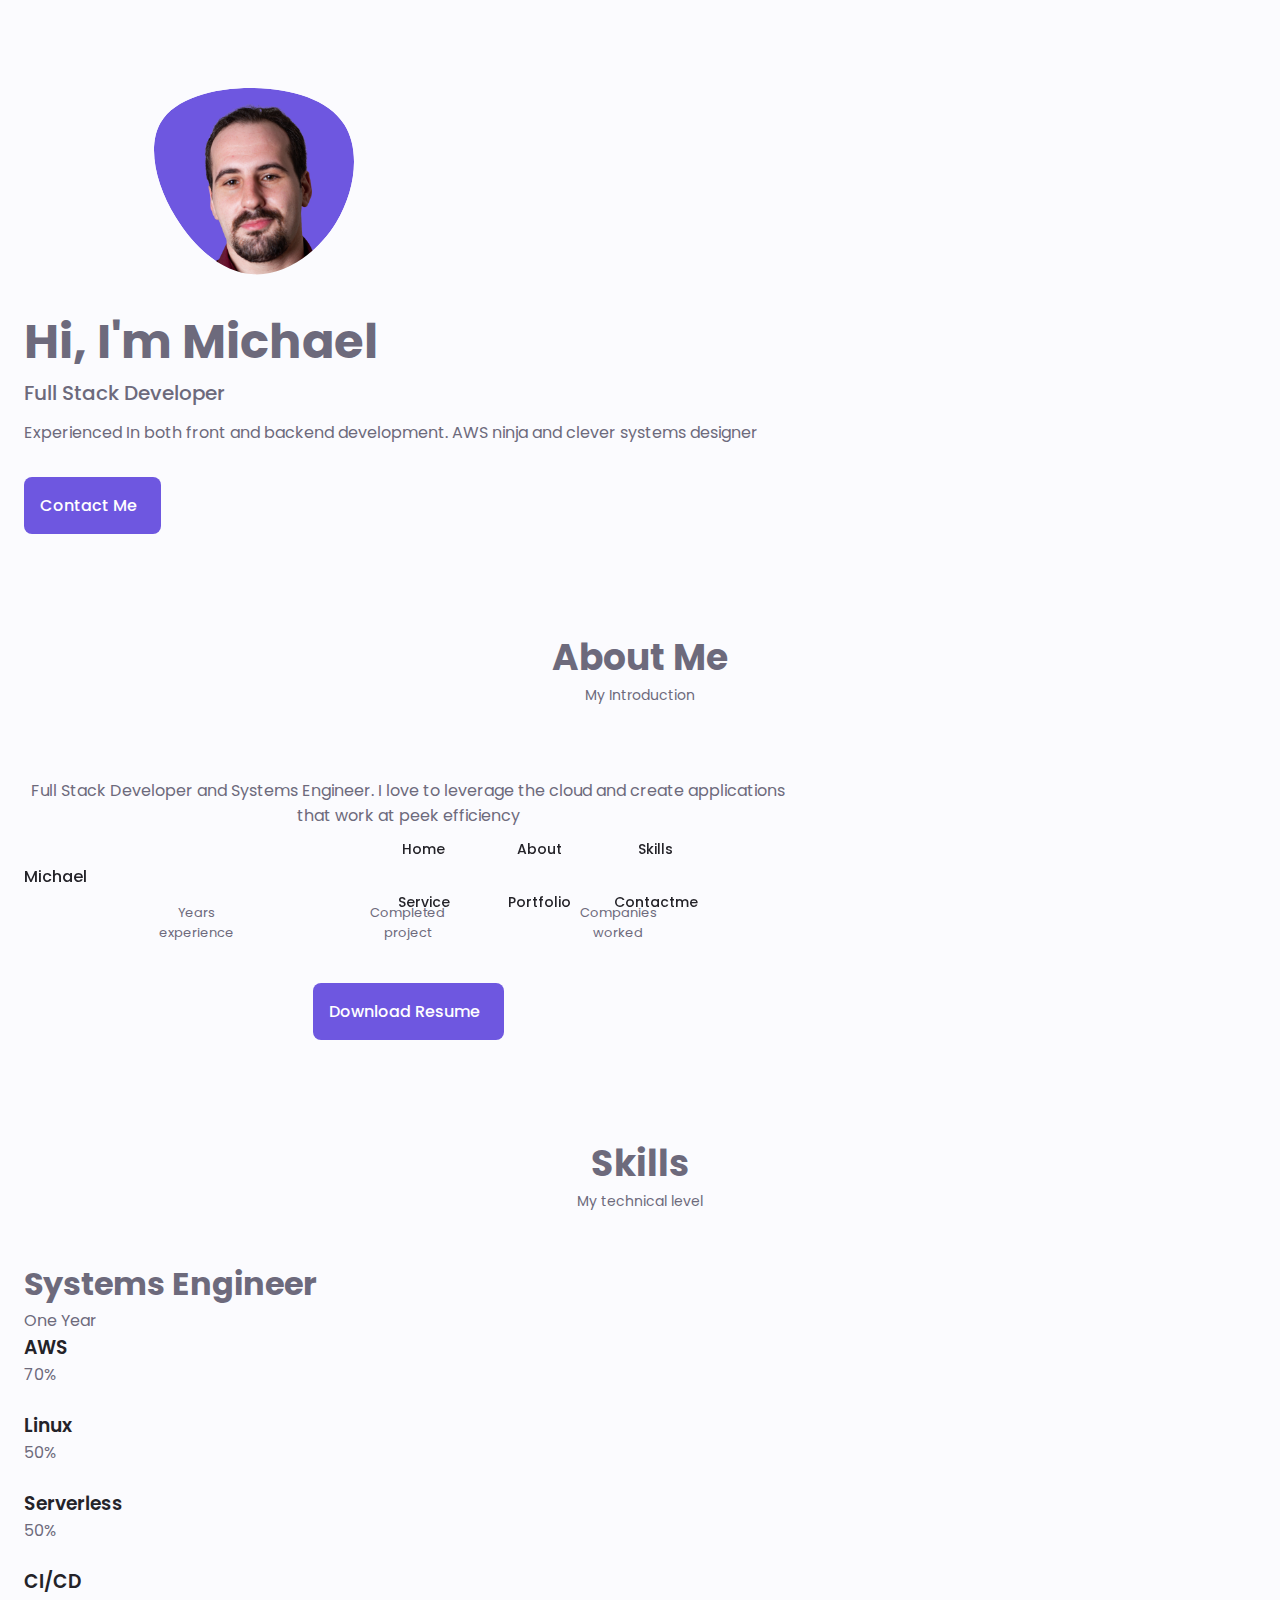
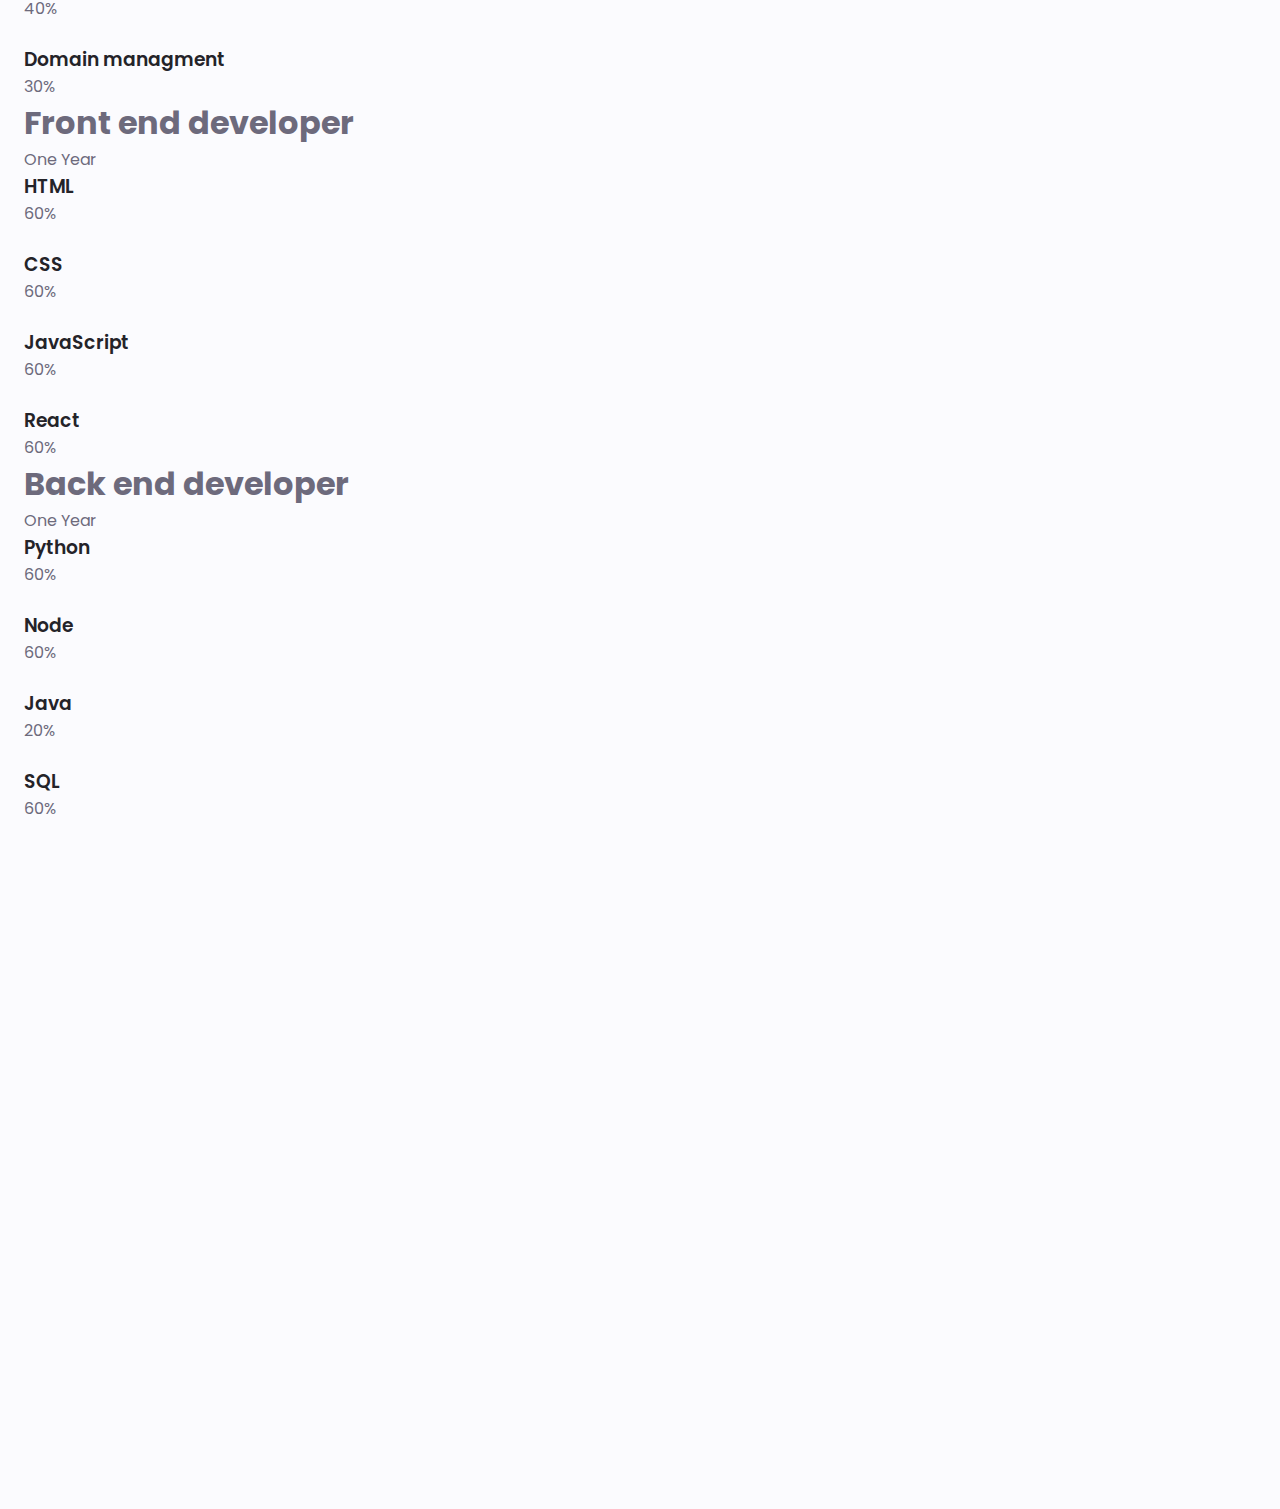
==== index.html @ d6073289 "working skills" ====
<!DOCTYPE html>
<html lang="en">
<head>
    <meta charset="UTF-8">
    <meta http-equiv="X-UA-Compatible" content="IE=edge">
    <meta name="viewport" content="width=device-width, initial-scale=1.0">

        <!--========== UNICONS ==============-->

        <link rel="stylesheet" href="https://unicons.iconscout.com/release/v4.0.0/css/line.css">

        <!--=========== SWIPERCSS =========-->

        <link rel="stylesheet" href="#">

        <!--=========== SWIPERCSS =========-->
        <link rel="stylesheet" href="assets/css/styles.css">


    <title>Portfolio</title>
</head>
<body>
    
   <!--==================== HEADER ====================-->
    <header class="header" id="header">
        <nav class="nav container">
            <a href="" class="nav__logo">Michael</a>

            <div class="nav__menu" id="nav-menu">
                <ul class="nav__list grid">

                    <li class="nav__item">
                        <a href="#home" class="nav__link">
                            <i class="uil uil-estate nav__icon"></i> Home
                        </a>
                    </li>

                    <li class="nav__item">
                        <a href="#about" class="nav__link">
                            <i class="uil uil-user nav__icon"></i> About
                        </a>
                    </li>

                    <li class="nav__item">
                        <a href="#skills" class="nav__link">
                            <i class="uil uil-file-alt nav__icon"></i> Skills
                        </a>
                    </li>

                    <li class="nav__item">
                        <a href="#services" class="nav__link">
                            <i class="uil uil-briefcase nav__icon"></i> Service
                        </a>
                    </li>

                    <li class="nav__item">
                        <a href="#portfolio" class="nav__link">
                            <i class="uil uil-scenery nav__icon"></i> Portfolio
                        </a>
                    </li>

                    <li class="nav__item">
                        <a href="#contact" class="nav__link">
                            <i class="uil uil-message nav__icon"></i> Contactme
                        </a>
                    </li>
                </ul>
                <i class="uil uil-times nav__close" id="nav-close"></i>
            </div>

            <div class="nav__btns">
                <div class="nav__toggle" id="nav-toggle">
                    <i class="uil uil-apps"></i>
                </div>
            </div>

        </nav>        
    </header>

<!--==================== MAIN ====================-->
<main class="main">
    <!--==================== HOME ====================-->
    <section class="home section" id="home">
        <div class="home__container container grid">
            <div class="home__content grid">
                <div class="home__social">
                    <a href="https://www.linkedin.com/in/michael-loudon-dev/" target="_blank" class="home__social-icon">
                        <i class="uil uil-linkedin"></i>
                    </a>

                    <a href="https://dribble.com/" target="_blank" class="home__social-icon">
                        <i class="uil uil-dribbble"></i>
                    </a>

                    <a href="https://github.com/micloudon" target="_blank" class="home__social-icon">
                        <i class="uil uil-github"></i>
                    </a>
                </div>

                <div class="home__img">
                    <svg class="home__blob" viewBox="0 0 200 187" xmlns="http://www.w3.org/2000/svg" xmlns:xlink="http://www.w3.org/1999/xlink">
                        <mask id="mask0" mask-type="alpha">
                            <path d="M190.312 36.4879C206.582 62.1187 201.309 102.826 182.328 134.186C163.346 165.547 
                            130.807 187.559 100.226 186.353C69.6454 185.297 41.0228 161.023 21.7403 129.362C2.45775 
                            97.8511 -7.48481 59.1033 6.67581 34.5279C20.9871 10.1032 59.7028 -0.149132 97.9666 
                            0.00163737C136.23 0.303176 174.193 10.857 190.312 36.4879Z"/>
                        </mask>
                        <g mask="url(#mask0)">
                            <path d="M190.312 36.4879C206.582 62.1187 201.309 102.826 182.328 134.186C163.346 
                            165.547 130.807 187.559 100.226 186.353C69.6454 185.297 41.0228 161.023 21.7403 
                            129.362C2.45775 97.8511 -7.48481 59.1033 6.67581 34.5279C20.9871 10.1032 59.7028 
                            -0.149132 97.9666 0.00163737C136.23 0.303176 174.193 10.857 190.312 36.4879Z"/>
                            <image class="home__blob-img" x='12' y='12' xlink:href="assets/img/meproNoBack.png"/>
                        </g>
                    </svg>
                </div>

                <div class="home__data">
                    <h1 class="home__title">Hi, I'm Michael</h1>
                    <h3 class="home__subtitle">Full Stack Developer</h3>
                    <p class="home__description">Experienced In both front and backend development.
                        AWS ninja and clever systems designer
                    </p>
                    <a href="#contact" class="button button--flex">
                        Contact Me<i class="uil uil-message button__icon"></i>
                    </a>
                </div>

                <div class="home__scroll">
                    <a href="#about" class="home__scroll-button button--flex">
                        <i class="uil uil-mouse-alt home__scroll-mouse"></i>
                        <span class="home__scroll-name">Scroll down</span>
                        <i class="uil uil-arrow-down home__scroll-arrow"></i>
                    </a>
                </div>

            </div>
        </div>
    </section>

    <!--==================== ABOUT ====================-->
    <section class="about section" id="about">

        <h2 class="section__title">About Me</h2>
        <span class="section__subtitle">My Introduction</span>

        <div class="about__container container grid">
            <img src="assets/img/mepro.jpg" alt="" class="about__img">

            <div class="about__data">
                <p class="about__description">
                    Full Stack Developer and Systems Engineer. 
                    I love to leverage the cloud and create applications that work at peek efficiency
                </p>

                <div class="about__info">
                    <div>
                        <span class="about__info-title">08+</span>
                        <span class="about__info-name">Years <br> experience</span>
                    </div>
                    <div>
                        <span class="about__info-title">20+</span>
                        <span class="about__info-name">Completed <br> project</span>
                    </div>
                    <div>
                        <span class="about__info-title">05+</span>
                        <span class="about__info-name">Companies <br> worked</span>
                    </div>
                </div>

                <div class="about__buttons">
                    <a download="" href="assets/pdf/ResumeMichaelLoudonDeveloper (1).pdf" class="button button--flex">
                        Download Resume<i class="uil uil-download-alt button__icon"></i>
                    </a>
                </div>
            </div>
        </div>
    </section>

    <!--==================== SKILLS ====================-->
    <section class="skills section" id="skills">

        <h2 class="section__title">Skills</h2>
        <span class="section__subtitle">My technical level</span>

        <div class="skills__container container grid">
            <div>


                <!--============ SKILL 3 =============-->
            <div class="skills__content">
                <div class="skills__header">
                    <i class="uil uil-cloud-database-tree skills__arrow"></i>

                    <div>
                        <h1 class="skills__title">Systems Engineer</h1>
                        <span class="skills__subtitle">One Year</span>
                    </div>

                    <i class="uil uil-angle-down skills__arrow"></i>

                </div>

                <div class="skills__list grid">
                    <div class="skills__data">
                        <div class="skills__title">
                            <h3 class="skills__name">AWS</h3>
                            <span class="skills__number">70%</span>
                        </div>
                        <div class="skills__bar">
                            <span class="skills__percentage skills__aws"></span>
                        </div>
                    </div>

                    <div class="skills__data">
                        <div class="skills__title">
                            <h3 class="skills__name">Linux</h3>
                            <span class="skills__number">50%</span>
                        </div>
                        <div class="skills__bar">
                            <span class="skills__percentage skills__linux"></span>
                        </div>
                    </div>

                    <div class="skills__data">
                        <div class="skills__title">
                            <h3 class="skills__name">Serverless</h3>
                            <span class="skills__number">50%</span>
                        </div>
                        <div class="skills__bar">
                            <span class="skills__percentage skills__js"></span>
                        </div>
                    </div>

                    <div class="skills__data">
                        <div class="skills__title">
                            <h3 class="skills__name">CI/CD</h3>
                            <span class="skills__number">40%</span>
                        </div>
                        <div class="skills__bar">
                            <span class="skills__percentage skills__react"></span>
                        </div>
                    </div>

                    <div class="skills__data">
                        <div class="skills__title">
                            <h3 class="skills__name">Domain managment</h3>
                            <span class="skills__number">30%</span>
                        </div>
                        <div class="skills__bar">
                            <span class="skills__percentage skills__react"></span>
                        </div>
                    </div>
                </div>
            </div>
                <!--============ SKILL 1 =============-->
                <div class="skills__content">
                    <div class="skills__header">
                        <i class="uil uil-brackets-curly skills__icon"></i>

                        <div>
                            <h1 class="skills__title">Front end developer</h1>
                            <span class="skills__subtitle">One Year</span>
                        </div>

                        <i class="uil uil-angle-down skills__arrow"></i>

                    </div>

                    <div class="skills__list grid">
                        <div class="skills__data">
                            <div class="skills__title">
                                <h3 class="skills__name">HTML</h3>
                                <span class="skills__number">60%</span>
                            </div>
                            <div class="skills__bar">
                                <span class="skills__percentage skills__html"></span>
                            </div>
                        </div>

                        <div class="skills__data">
                            <div class="skills__title">
                                <h3 class="skills__name">CSS</h3>
                                <span class="skills__number">60%</span>
                            </div>
                            <div class="skills__bar">
                                <span class="skills__percentage skills__css"></span>
                            </div>
                        </div>

                        <div class="skills__data">
                            <div class="skills__title">
                                <h3 class="skills__name">JavaScript</h3>
                                <span class="skills__number">60%</span>
                            </div>
                            <div class="skills__bar">
                                <span class="skills__percentage skills__js"></span>
                            </div>
                        </div>

                        <div class="skills__data">
                            <div class="skills__title">
                                <h3 class="skills__name">React</h3>
                                <span class="skills__number">60%</span>
                            </div>
                            <div class="skills__bar">
                                <span class="skills__percentage skills__react"></span>
                            </div>
                        </div>
                    </div>
                </div>

                <!--=============== SKILL 2 ===============-->
                <div class="skills__content">
                    <div class="skills__header">
                        <i class="uil uil-server-network skills__icon"></i>

                        <div>
                            <h1 class="skills__title">Back end developer</h1>
                            <span class="skills__subtitle">One Year</span>
                        </div>

                        <i class="uil uil-angle-down skills__arrow"></i>

                    </div>

                    <div class="skills__list grid">
                        <div class="skills__data">
                            <div class="skills__title">
                                <h3 class="skills__name">Python</h3>
                                <span class="skills__number">60%</span>
                            </div>
                            <div class="skills__bar">
                                                        
                                <span class="skills__percentage skills__python"></span>
                            </div>
                        </div>

                        <div class="skills__data">
                            <div class="skills__title">
                                <h3 class="skills__name">Node</h3>
                                <span class="skills__number">60%</span>
                            </div>
                            <div class="skills__bar">
                                <span class="skills__percentage skills__node"></span>
                            </div>
                        </div>

                        <div class="skills__data">
                            <div class="skills__title">
                                <h3 class="skills__name">Java</h3>
                                                   
                                <span class="skills__number">20%</span>
                            </div>
                            <div class="skills__bar">
                                                     <!-- video has this as skills__firebase  -->
                                <span class="skills__percentage skills__java"></span>
                            </div>
                        </div>

                        <div class="skills__data">
                            <div class="skills__title">
                                <h3 class="skills__name">SQL</h3>
                                <span class="skills__number">60%</span>
                            </div>
                            <div class="skills__bar">
                                <span class="skills__percentage skills__sql"></span>
                            </div>
                        </div> 
                    </div>
                </div>
            </div>

            

        </div>

    </section>

    <!--==================== QUALIFICATION ====================-->
    <section class="qualification section">


    </section>

    <!--==================== SERVICES ====================-->
    <section class="services section" id="services">
        

    </section>

    <!--==================== PORTFOLIO ====================-->
    <section class="portfolio section" id="portfolio">
        

    </section>

    <!--==================== PROJECT IN MIND ====================-->
    <section class="project section">


    </section>

    <!--==================== TESTIMONIAL ====================-->
    <section class="testimonial section">
        

    </section>

    <!--==================== CONTACT ME ====================-->
    <section class="contact section" id="contact">


    </section>
</main>

<!--==================== FOOTER ====================-->
<footer class="footer">

    
</footer>


    

    <!--=========== SCROLL TOP =========-->

    <!--=========== SWIPPER JS =========-->
    <script src=""></script>

    <!--=========== SWIPPER JS =========-->
    <script src="assets/js/main.js"></script>

</body>
</html>
---- assets/css/styles.css ----
/* ============== GOOGLE FONT ================== */

@import url('https://fonts.googleapis.com/css2?family=Poppins:wght@400;500;600&display=swap');

/* ============== VARIABLES CSS ================== */
:root {
    --header-height: 3rem;

    /*========== Colors ==========*/
    /* Change favorite color */
    --hue-color: 250; /*Purple 250 - Green 142 - Blue 230 - Pink 340*/

    /* HSL color mode */
    --first-color: hsl(var(--hue-color), 69%, 61%);
    --first-color-second: hsl(var(--hue-color), 69%, 61%);
    --first-color-alt: hsl(var(--hue-color), 57%, 53%);
    --first-color-lighter: hsl(var(--hue-color), 92%, 85%);
    --title-color: hsl(var(--hue-color), 8%, 15%);
    --text-color: hsl(var(--hue-color), 8%, 45%);
    --text-color-light: hsl(var(--hue-color), 8%, 65%);
    --input-color: hsl(var(--hue-color), 70%, 96%);
    --body-color: hsl(var(--hue-color), 60%, 99%);
    --container-color: #fff;

    /*========== Font and typography ==========*/
    --body-font: 'Poppins', sans-serif;

    /* .5rem = 8px, 1rem = 16px, 1.5rem = 24px ... */
    --big-font-size: 2rem;
    --h1-font-size: 1.5rem;
    --h2-font-size: 1.25rem;
    --h3-font-size: 1.125rem;
    --normal-font-size: .938rem;
    --small-font-size: .813rem;
    --smaller-font-size: .75rem;

    /*========== Font weight ==========*/
    --font-medium: 500;
    --font-semi-bold: 600;

    /*========== Margenes Bottom ==========*/
    /* .25rem = 4px, .5rem = 8px, .75rem = 12px ... */
    --mb-0-25: .25rem;
    --mb-0-5: .5rem;
    --mb-0-75: .75rem;
    --mb-1: 1rem;
    --mb-1-5: 1.5rem;
    --mb-2: 2rem;
    --mb-2-5: 2.5rem;
    --mb-3: 3rem;

    /*========== z index ==========*/
    --z-tooltip: 10;
    --z-fixed: 100;
    --z-modal: 1000;
}

/* Font size for large devices */
@media screen and (min-width: 968px) {
    :root {
        --big-font-size: 3rem;
        --h1-font-size: 2.25rem;
        --h2-font-size: 1.5rem;
        --h3-font-size: 1.25rem;
        --normal-font-size: 1rem;
        --small-font-size: .875rem;
        --smaller-font-size: .813rem;
    }
}

/*========== Variables Dark theme ==========*/


/*========== Button Dark/Light ==========*/


/*==================== BASE ====================*/
*{
    box-sizing: border-box;
    padding: 0;
    margin: 0;
}

html{
    scroll-behavior: smooth;
}

body{
    margin: 0 0 var(--header-height) 0;
    font-family: var(--body-font);
    font-size: var(--normal-font-size);
    background-color: var(--body-color);
    color: var(--text-color);
}

h1.h2,h3,h4{
    color: var(--title-color);
    font-weight: var(--font-semi-bold);
}


ul{
    list-style: none;
}

a{
    text-decoration: none;
}

img{
    max-width: 100%;
    height: auto;
}
/*==================== REUSABLE CSS CLASSES ====================*/

.section {
    padding: 2rem 0 4rem;
}

.section__title {
    font-size: var(--h1-font-size);
}

.section__subtitle {
    display: block;
    font-size: var(--small-font-size);
    margin-bottom: var(--mb-3);
}

.section__title,
.section__subtitle{
    text-align: center;
}
/*==================== LAYOUT ====================*/

.container{
    max-width: 768px;
    margin-left: var(--mb-1-5);
    margin-right: var(--mb-1-5);
}

.grid {
    display: grid;
    gap: 1.5rem;
}

.header{
    width: 100%;
    position: fixed;
    bottom: 0;
    left: 0;
    z-index: var(--z-fixed);
    background-color: var(--body-color);
}
/*==================== NAV ====================*/

.nav {
    max-width: 968px;
    height: var(--header-height);
    display: flex;
    justify-content: space-between;
    align-items: center;
}

.nav__logo,
.nav__toggle{
    color: var(--title-color);
    font-weight: var(--font-medium);
}

.nav__logo:hover{
    color: var(--first-color)
}

.nav__toggle{
    font-size: 1.1rem;
    cursor: pointer;
}

.nav__toggle:hover{
    color: var(--first-color);
}

@media screen and (max-width: 767px){
    .nav__menu{
        position: fixed;
        bottom: -100%;
        left: 0;
        width: 100%;
        background-color: var(--body-color);
        padding: 2rem 1.5rem 4rem;
        box-shadow: 0 -1px 4px rgba(0,0,0,.15);
        border-radius: 1.5rem 1.5rem 0 0;
        transition: .3s;
    }
}

.nav__list{
    grid-template-columns: repeat(3, 1fr);
    gap: 2rem;
}

.nav__link{
    display: flex;
    flex-direction: column;
    align-items: center;
    font-size: var(--small-font-size);
    color: var(--title-color);
    font-weight: var(--font-medium);
}

.nav__link:hover{
    color: var(--first-color);
}

.nav__icon{
    font-size: 1.2rem;
}

.nav__close{
    position: absolute;
    right: 1.3rem;
    bottom: .5rem;
    font-size: 1.5rem;
    cursor: pointer;
    color: var(--first-color);
}

.nav__close:hover {
    color: var(--first-color-alt);
}

/* show menu */
.show-menu{
    bottom: 0;
}

/* Active link */


/* Change background header */


/*==================== HOME ====================*/
.home__container{
    gap: 1rem;
}

.home__content{
    grid-template-columns: .5fr 3fr;
    padding-top: 3.5rem;
    align-items: center;
}

.home_social{
    display: grid;
    grid-template-columns: max-content;
    row-gap: 1rem;
}

.home__social-icon{
    font-size: 1.25rem;
    color: var(--first-color);
}

.home__social-icon:hover{
    color: var(--first-color-alt);
}

.home__blob{
    width: 200px;
    fill: var(--first-color);
}

.home__blob-img{
    width: 170px;
}

.home__data{
    grid-column: 1/3;
}

.home__title{
    font-size: var(--big-font-size);
}

.home__subtitle{
    font-size: var(--h3-font-size);
    color: var(--text-color);
    font-weight: var(--font-medium);
    margin-bottom: var(--mb-0-75);
}

.home__description{
    margin-bottom: var(--mb-2);
}

.home__scroll{
    display: none;
}

.home__scroll-button{
    color: var(--first-color);
    transition: .3s;
}

.home__scroll-button:hover{
    transform: translateY(.25rem);
}

.home__scroll-mouse{
    font-size: 2rem;
}

.home__scroll-name{
    font-size: var(--small-font-size);
    color: var(--title-color);
    font-weight: var(--font-medium);
    margin-right: var(--mb-0-25);
}

.home__scroll-arrow{
    font-size: 1.25rem;
}
/*==================== BUTTONS ====================*/
.button{
    display: inline-block;
    background-color: var(--first-color);
    color: #FFF;
    padding: 1rem;
    border-radius: .5rem;
    font-weight: var(--font-medium);
}

.button:hover{
    background-color: var(--first-color-alt);   
}

.button__icon{
    font-size: 1.25rem;
    margin-left: var(--mb-0-5);
    transition: .3s;
}

.button--flex{
    display: inline-flex;
    align-items: center;
}
/*==================== ABOUT ====================*/
.about__img{
    width: 200px;
    border-radius: .5rem;
    justify-self: center;
    align-self: center;
}

.about__description{
    text-align: center;
    margin-bottom: var(--mb-2-5);
}

.about__info{
    display: flex;
    justify-content: space-evenly;
    margin-bottom: var(--mb-2-5);
}

.about__info-title{
    font-size: var(--h2-font-size);
    font-weight: var(--font-semi-bold);
    color: var(--title-color);
}

.about__info-name{
    font-size: var(--smaller-font-size);
}

.about__info-title,
.about__info-name{
    display: block;
    text-align: center;
}

.about__buttons{
    display: flex;
    justify-content: center;
}
/*==================== SKILLS ====================*/


/*==================== QUALIFICATION ====================*/


/*==================== SERVICES ====================*/


/* Active Modal */


/*==================== PORTFOLIO ====================*/


/*==================== PROJECT IN MIND ====================*/


/*==================== TESTIMONIAL ====================*/


/*==================== CONTACT ME ====================*/


/*==================== FOOTER ====================*/


/*========== SCROLL UP ==========*/


/* Show scroll */


/*========== SCROLL BAR ==========*/


/*==================== MEDIA QUERIES ====================*/
/* For small devices */


/* For medium devices */


/* For large devices */
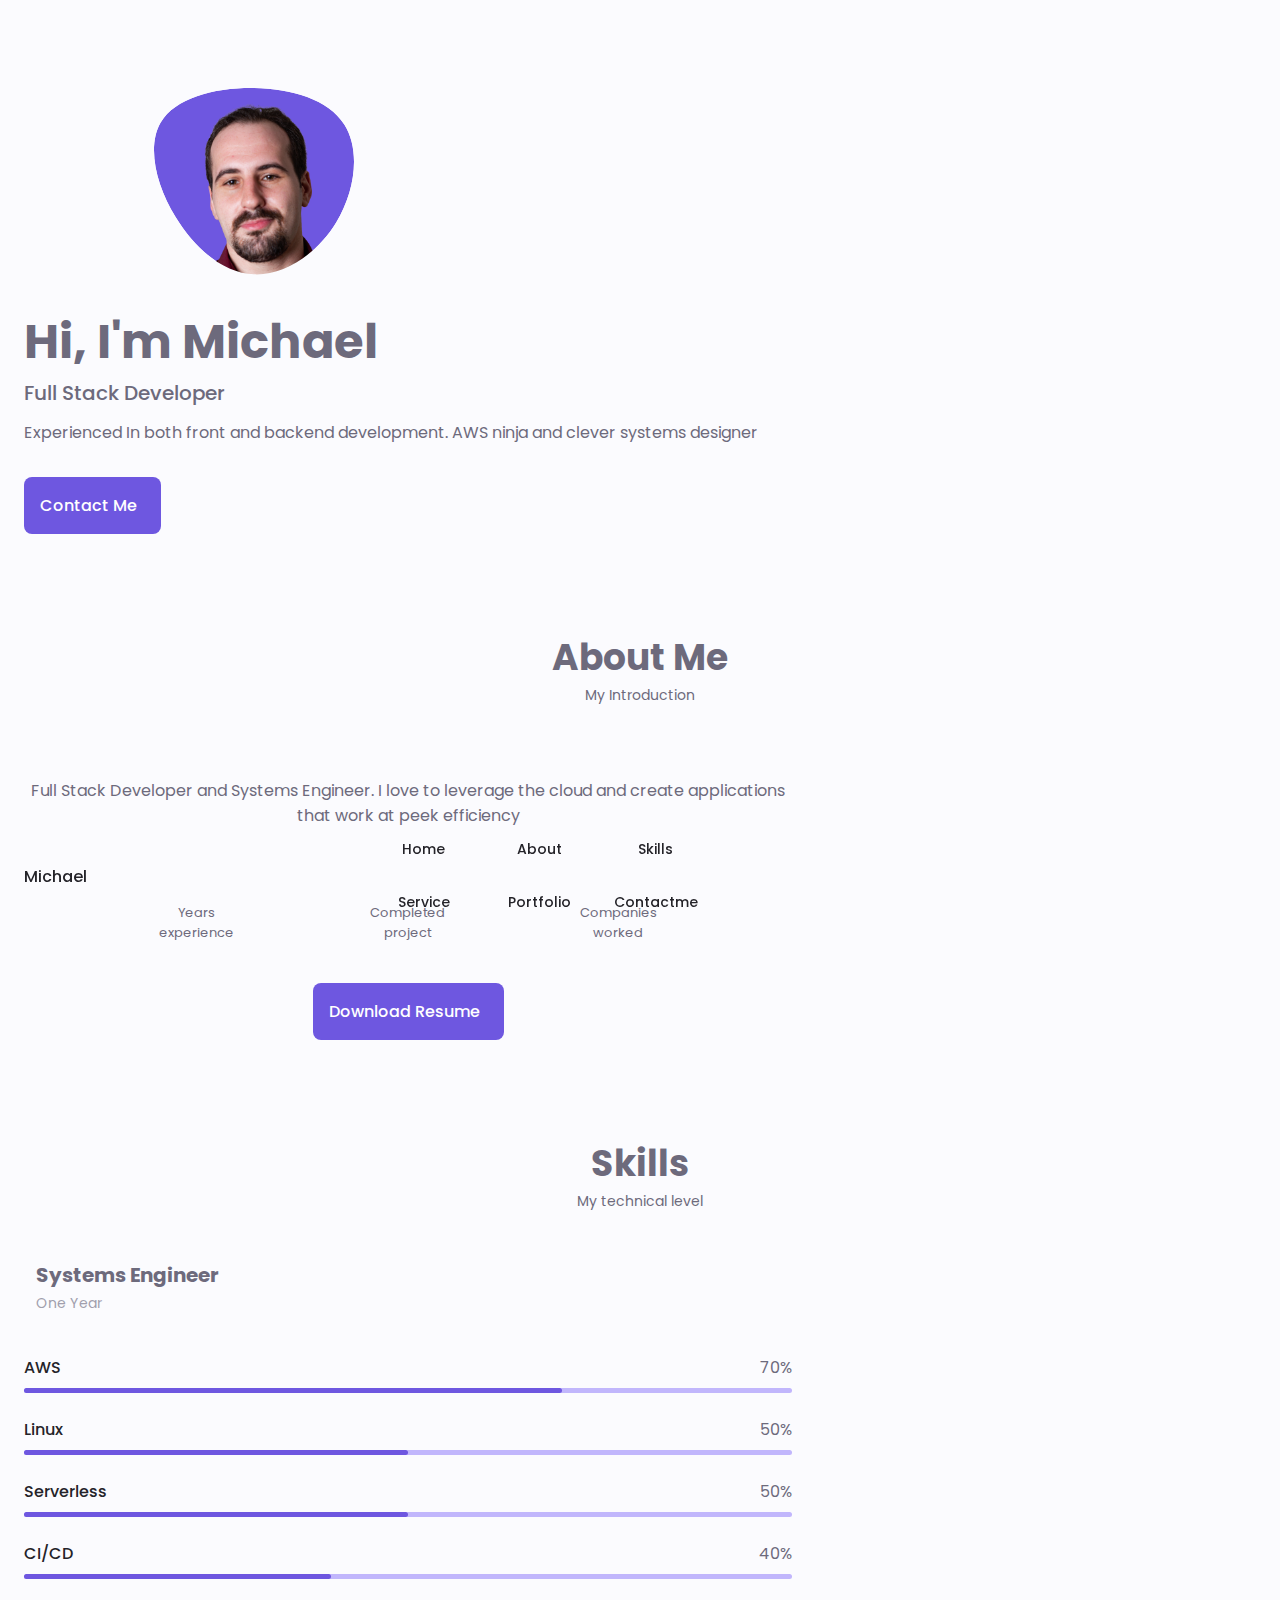
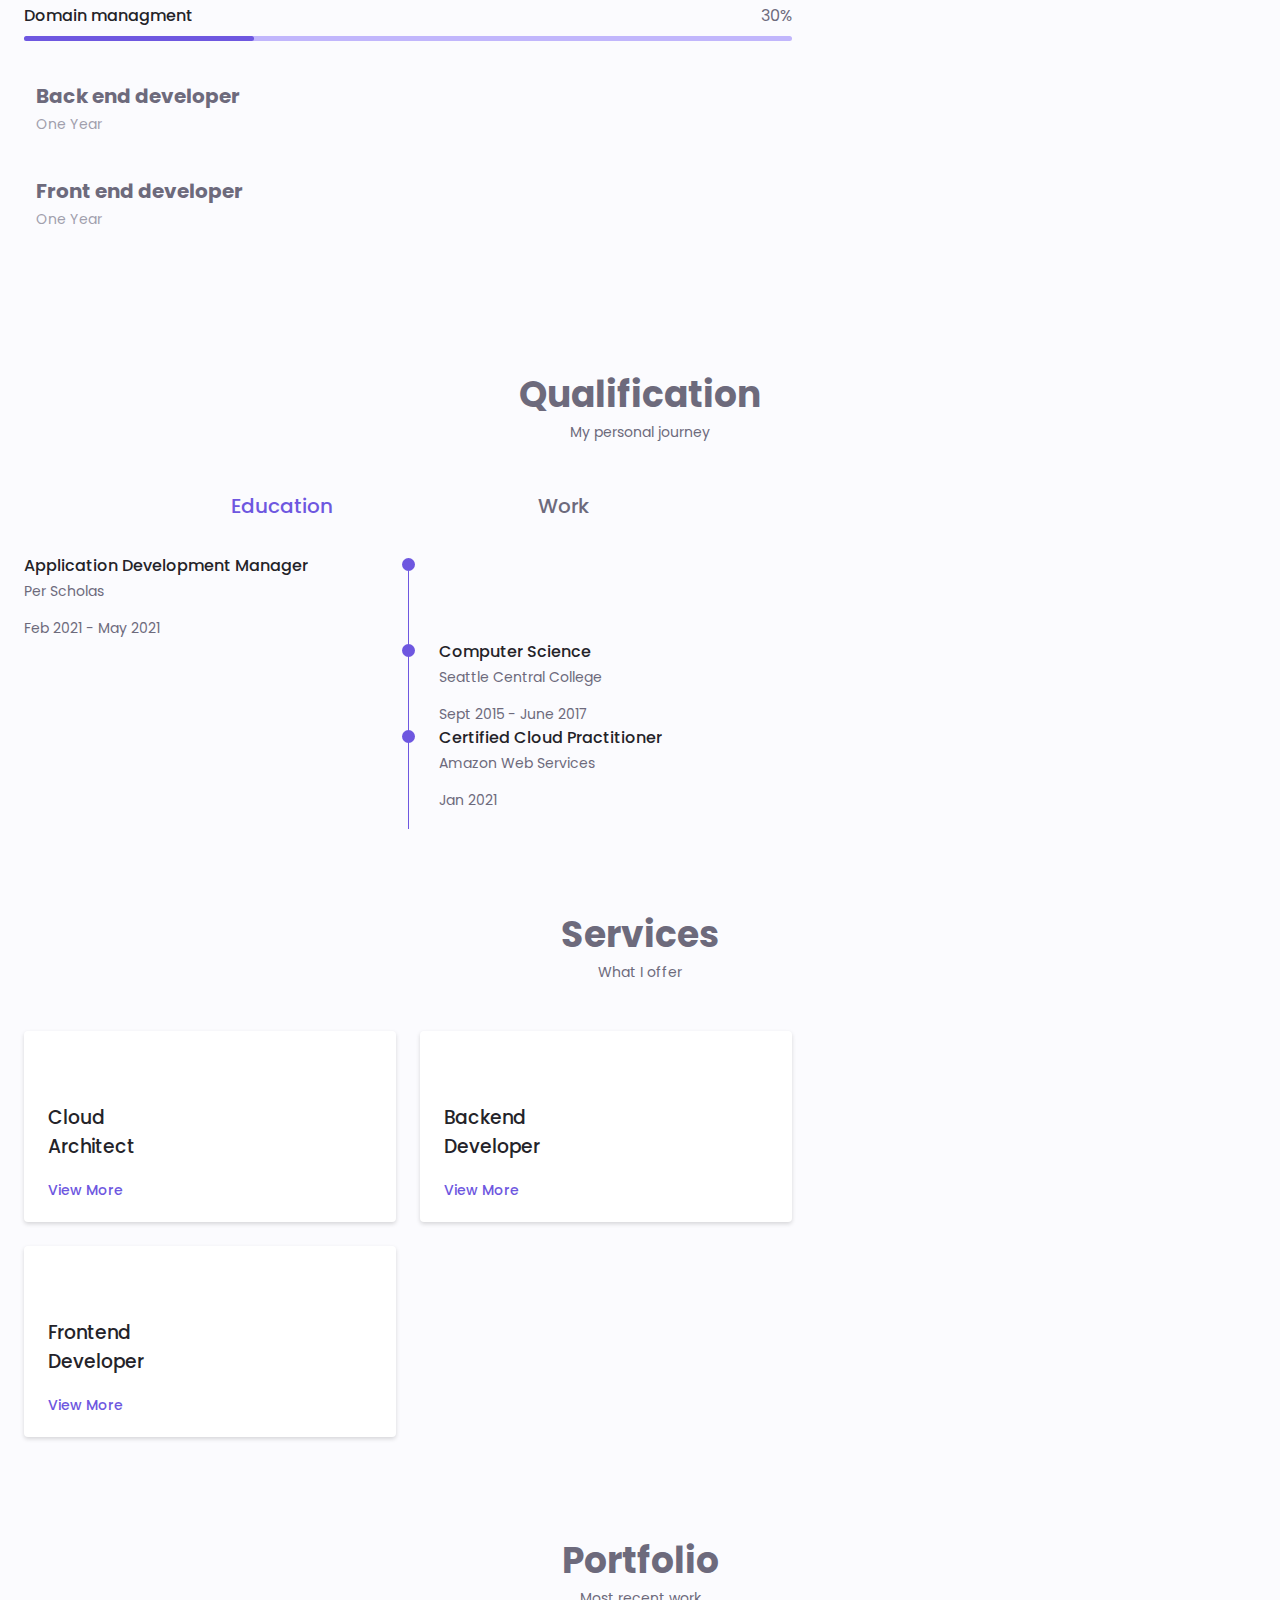
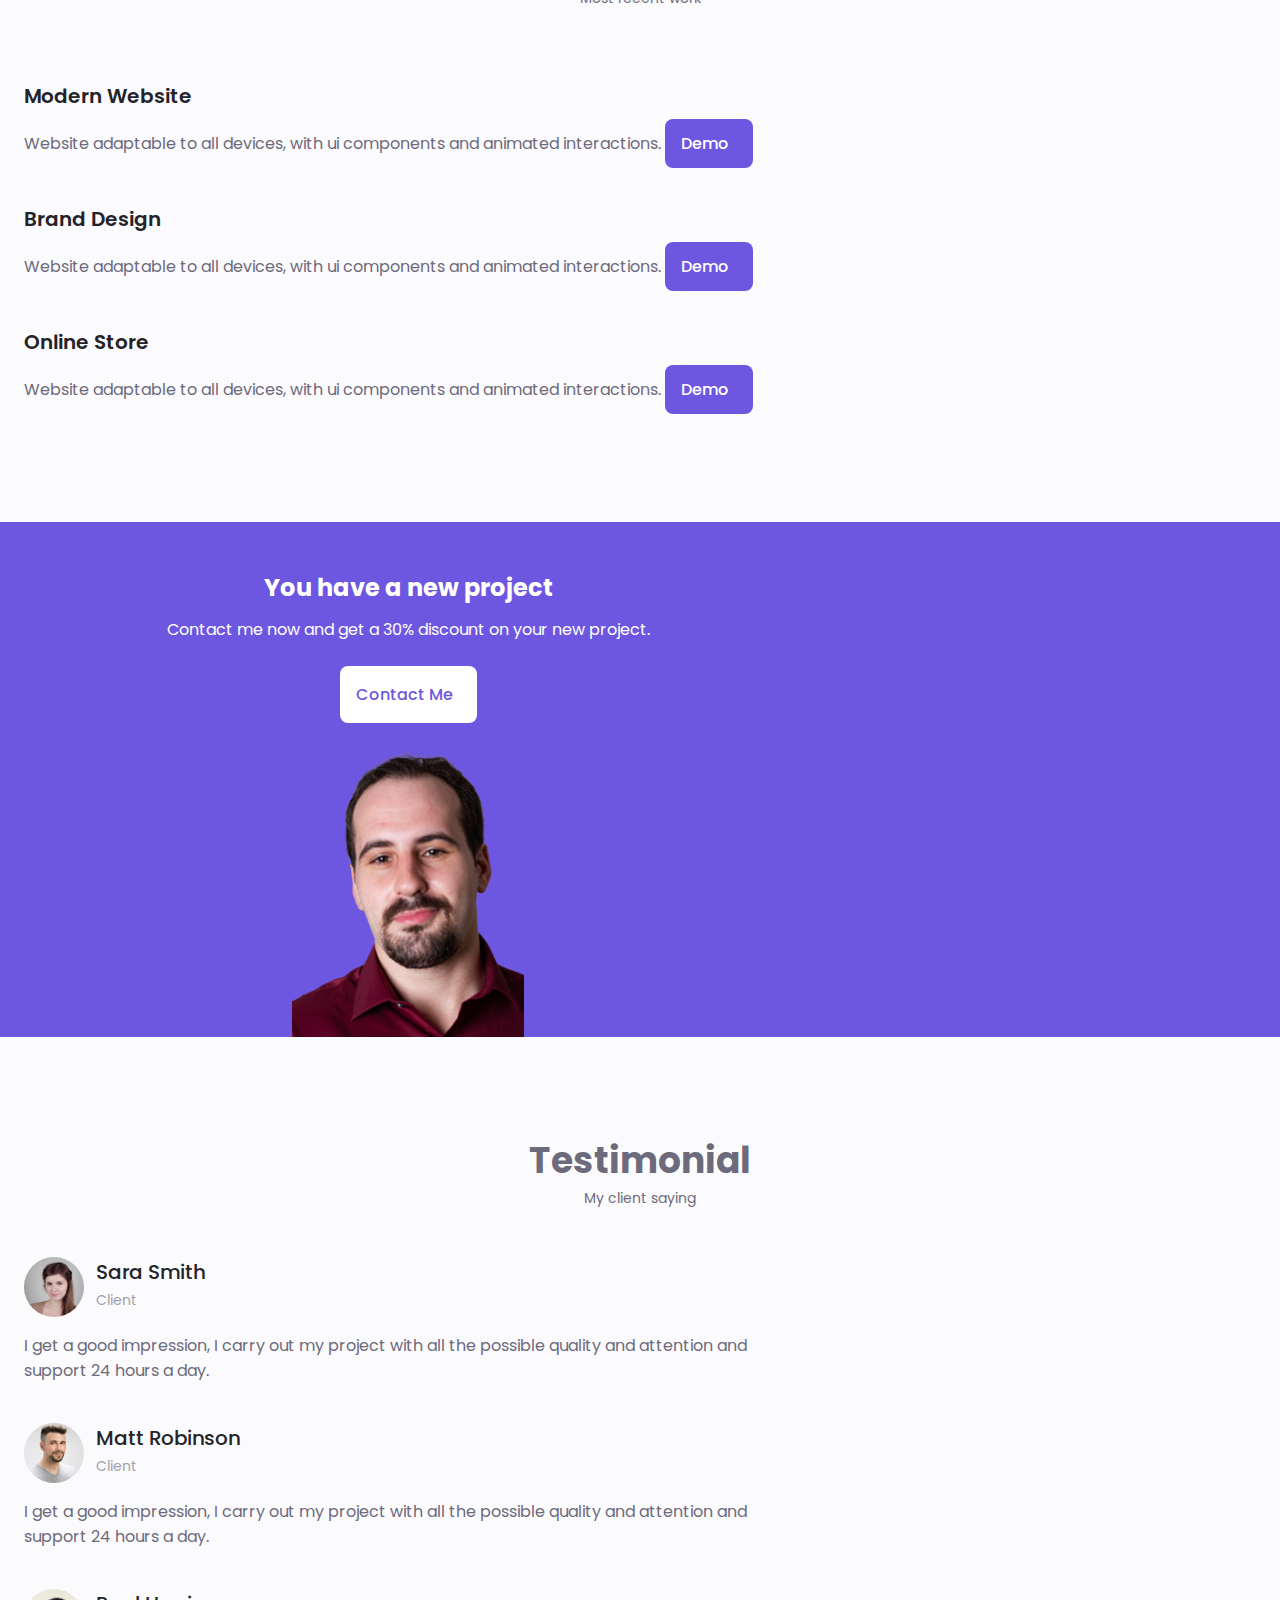
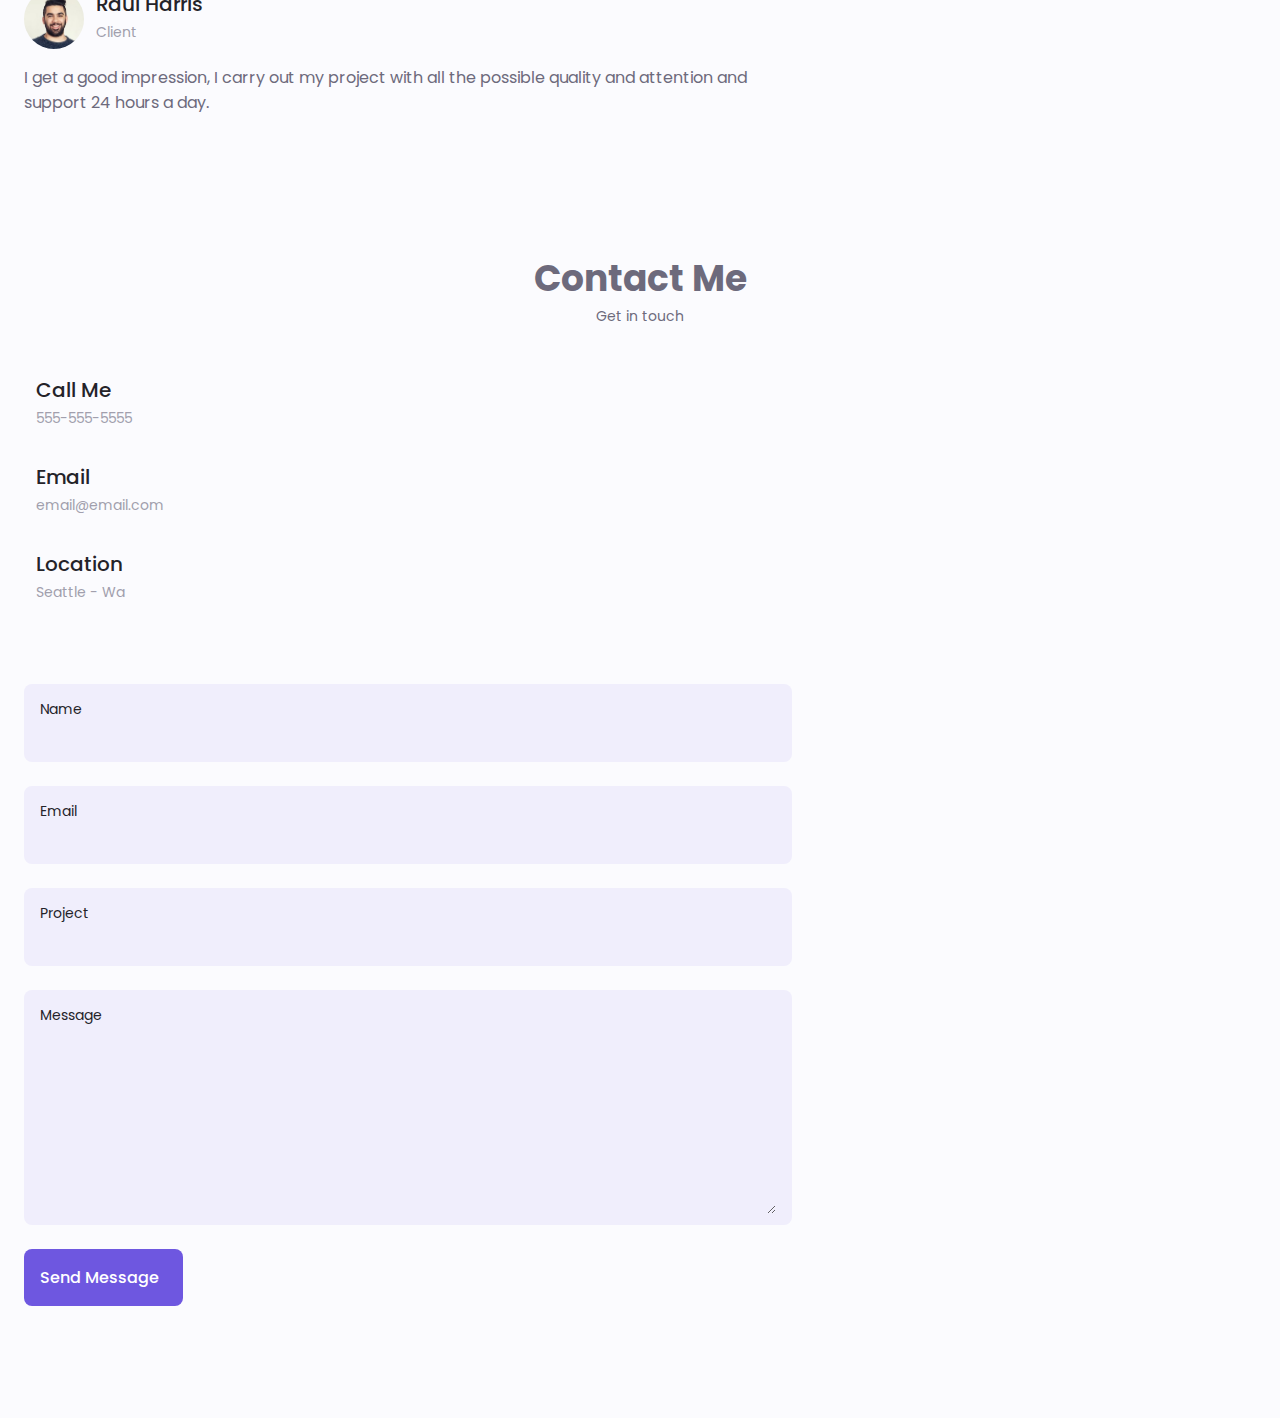
==== commit c63b8a01: "finished contact" ====
--- a/index.html
+++ b/index.html
@@ -11,7 +11,7 @@
 
         <!--=========== SWIPERCSS =========-->
 
-        <link rel="stylesheet" href="#">
+        <link rel="stylesheet" href="assets/css/swiper-bundle.min.css">
 
         <!--=========== SWIPERCSS =========-->
         <link rel="stylesheet" href="assets/css/styles.css">
@@ -187,10 +187,10 @@
             <div>
 
 
-                <!--============ SKILL 3 =============-->
-            <div class="skills__content">
+                <!--============ SKILL 1 =============-->
+            <div class="skills__content skills__open">
                 <div class="skills__header">
-                    <i class="uil uil-cloud-database-tree skills__arrow"></i>
+                    <i class="uil uil-cloud-database-tree skills__icon"></i>
 
                     <div>
                         <h1 class="skills__title">Systems Engineer</h1>
@@ -203,7 +203,7 @@
 
                 <div class="skills__list grid">
                     <div class="skills__data">
-                        <div class="skills__title">
+                        <div class="skills__titles">
                             <h3 class="skills__name">AWS</h3>
                             <span class="skills__number">70%</span>
                         </div>
@@ -213,7 +213,7 @@
                     </div>
 
                     <div class="skills__data">
-                        <div class="skills__title">
+                        <div class="skills__titles">
                             <h3 class="skills__name">Linux</h3>
                             <span class="skills__number">50%</span>
                         </div>
@@ -223,95 +223,39 @@
                     </div>
 
                     <div class="skills__data">
-                        <div class="skills__title">
+                        <div class="skills__titles">
                             <h3 class="skills__name">Serverless</h3>
                             <span class="skills__number">50%</span>
                         </div>
                         <div class="skills__bar">
-                            <span class="skills__percentage skills__js"></span>
+                            <span class="skills__percentage skills__serverless"></span>
                         </div>
                     </div>
 
                     <div class="skills__data">
-                        <div class="skills__title">
+                        <div class="skills__titles">
                             <h3 class="skills__name">CI/CD</h3>
                             <span class="skills__number">40%</span>
                         </div>
                         <div class="skills__bar">
-                            <span class="skills__percentage skills__react"></span>
+                            <span class="skills__percentage skills__cicd"></span>
                         </div>
                     </div>
 
                     <div class="skills__data">
-                        <div class="skills__title">
+                        <div class="skills__titles">
                             <h3 class="skills__name">Domain managment</h3>
                             <span class="skills__number">30%</span>
                         </div>
                         <div class="skills__bar">
-                            <span class="skills__percentage skills__react"></span>
-                        </div>
-                    </div>
-                </div>
-            </div>
-                <!--============ SKILL 1 =============-->
-                <div class="skills__content">
-                    <div class="skills__header">
-                        <i class="uil uil-brackets-curly skills__icon"></i>
-
-                        <div>
-                            <h1 class="skills__title">Front end developer</h1>
-                            <span class="skills__subtitle">One Year</span>
-                        </div>
-
-                        <i class="uil uil-angle-down skills__arrow"></i>
-
-                    </div>
-
-                    <div class="skills__list grid">
-                        <div class="skills__data">
-                            <div class="skills__title">
-                                <h3 class="skills__name">HTML</h3>
-                                <span class="skills__number">60%</span>
-                            </div>
-                            <div class="skills__bar">
-                                <span class="skills__percentage skills__html"></span>
-                            </div>
-                        </div>
-
-                        <div class="skills__data">
-                            <div class="skills__title">
-                                <h3 class="skills__name">CSS</h3>
-                                <span class="skills__number">60%</span>
-                            </div>
-                            <div class="skills__bar">
-                                <span class="skills__percentage skills__css"></span>
-                            </div>
-                        </div>
-
-                        <div class="skills__data">
-                            <div class="skills__title">
-                                <h3 class="skills__name">JavaScript</h3>
-                                <span class="skills__number">60%</span>
-                            </div>
-                            <div class="skills__bar">
-                                <span class="skills__percentage skills__js"></span>
-                            </div>
-                        </div>
-
-                        <div class="skills__data">
-                            <div class="skills__title">
-                                <h3 class="skills__name">React</h3>
-                                <span class="skills__number">60%</span>
-                            </div>
-                            <div class="skills__bar">
-                                <span class="skills__percentage skills__react"></span>
-                            </div>
-                        </div>
-                    </div>
-                </div>
+                            <span class="skills__percentage skills__domainmanagment"></span>
+                        </div>
+                    </div>
+                </div>
+            </div>
 
                 <!--=============== SKILL 2 ===============-->
-                <div class="skills__content">
+                <div class="skills__content skills__close">
                     <div class="skills__header">
                         <i class="uil uil-server-network skills__icon"></i>
 
@@ -326,9 +270,9 @@
 
                     <div class="skills__list grid">
                         <div class="skills__data">
-                            <div class="skills__title">
+                            <div class="skills__titles">
                                 <h3 class="skills__name">Python</h3>
-                                <span class="skills__number">60%</span>
+                                <span class="skills__number">70%</span>
                             </div>
                             <div class="skills__bar">
                                                         
@@ -337,7 +281,7 @@
                         </div>
 
                         <div class="skills__data">
-                            <div class="skills__title">
+                            <div class="skills__titles">
                                 <h3 class="skills__name">Node</h3>
                                 <span class="skills__number">60%</span>
                             </div>
@@ -347,7 +291,7 @@
                         </div>
 
                         <div class="skills__data">
-                            <div class="skills__title">
+                            <div class="skills__titles">
                                 <h3 class="skills__name">Java</h3>
                                                    
                                 <span class="skills__number">20%</span>
@@ -359,58 +303,601 @@
                         </div>
 
                         <div class="skills__data">
-                            <div class="skills__title">
+                            <div class="skills__titles">
                                 <h3 class="skills__name">SQL</h3>
+                                <span class="skills__number">50%</span>
+                            </div>
+                            <div class="skills__bar">
+                                <span class="skills__percentage skills__sql"></span>
+                            </div>
+                        </div> 
+
+                        <div class="skills__data">
+                            <div class="skills__titles">
+                                <h3 class="skills__name">Restful api</h3>
                                 <span class="skills__number">60%</span>
                             </div>
                             <div class="skills__bar">
-                                <span class="skills__percentage skills__sql"></span>
-                            </div>
-                        </div> 
-                    </div>
-                </div>
-            </div>
-
-            
-
+                                <span class="skills__percentage skills__restful"></span>
+                            </div>
+                        </div>
+
+                        <div class="skills__data">
+                            <div class="skills__titles">
+                                <h3 class="skills__name">Serverless Endpoints (AWS Lambda)</h3>
+                                <span class="skills__number">50%</span>
+                            </div>
+                            <div class="skills__bar">
+                                <span class="skills__percentage skills__lambda"></span>
+                            </div>
+                        </div>
+                    </div>
+                </div>
+                <!--============ SKILL 3 =============-->
+                <div class="skills__content skills__close">
+                    <div class="skills__header">
+                        <i class="uil uil-brackets-curly skills__icon"></i>
+
+                        <div>
+                            <h1 class="skills__title">Front end developer</h1>
+                            <span class="skills__subtitle">One Year</span>
+                        </div>
+
+                        <i class="uil uil-angle-down skills__arrow"></i>
+
+                    </div>
+
+                    <div class="skills__list grid">
+                        <div class="skills__data">
+                            <div class="skills__titles">
+                                <h3 class="skills__name">HTML</h3>
+                                <span class="skills__number">60%</span>
+                            </div>
+                            <div class="skills__bar">
+                                <span class="skills__percentage skills__html"></span>
+                            </div>
+                        </div>
+
+                        <div class="skills__data">
+                            <div class="skills__titles">
+                                <h3 class="skills__name">CSS</h3>
+                                <span class="skills__number">60%</span>
+                            </div>
+                            <div class="skills__bar">
+                                <span class="skills__percentage skills__css"></span>
+                            </div>
+                        </div>
+
+                        <div class="skills__data">
+                            <div class="skills__titles">
+                                <h3 class="skills__name">JavaScript</h3>
+                                <span class="skills__number">70%</span>
+                            </div>
+                            <div class="skills__bar">
+                                <span class="skills__percentage skills__js"></span>
+                            </div>
+                        </div>
+
+                        <div class="skills__data">
+                            <div class="skills__titles">
+                                <h3 class="skills__name">React</h3>
+                                <span class="skills__number">40%</span>
+                            </div>
+                            <div class="skills__bar">
+                                <span class="skills__percentage skills__react"></span>
+                            </div>
+                        </div>
+
+                        <div class="skills__data">
+                            <div class="skills__titles">
+                                <h3 class="skills__name">Api consumption</h3>
+                                <span class="skills__number">50%</span>
+                            </div>
+                            <div class="skills__bar">
+                                <span class="skills__percentage skills__consumption"></span>
+                            </div>
+                        </div>
+                    </div>
+                </div>
+
+                
+
+
+            </div>
+
+    
         </div>
 
     </section>
 
     <!--==================== QUALIFICATION ====================-->
     <section class="qualification section">
-
-
+        <h2 class="section__title">Qualification</h2>
+        <span class="section__subtitle">My personal journey</span>
+
+        <div class="qualification__container container">
+            <div class="qualification__tabs">
+                <div class="qualification__button button--flex qualification__active" data-target='#education'>
+                    <i class="uil uil-graduation-cap qualification__icon"></i>
+                    Education
+                </div>
+
+                <div class="qualification__button button--flex" data-target='#work'>
+                    <i class="uil uil-briefcase-alt qualification__icon"></i>
+                    Work
+                </div>
+            </div>
+            <div class="qualification__sections">
+                <!--========== QUALIFICATION CONTENT 1 =============-->
+                <div class="qualification__content qualification__active" data-content id="education">
+                    <!--========== QUALIFICATION 1 =============-->
+                    <div class="qualification__data">
+                        <div>
+                            <h3 class="qualification__title">Application Development Manager</h3>
+                            <span class="qualification__subtitle">Per Scholas</span>
+                            <div class="qualification__calender">
+                                <i class="uil uil-calendar-alt"></i>
+                                Feb 2021 - May 2021
+                            </div>
+                        </div>
+
+                        <div>
+                            <span class="qualification__rounder"></span>
+                            <span class="qualification__line"></span>
+                        </div>
+                    </div>
+
+                    <!--========== QUALIFICATION 2 =============-->
+                    <div class="qualification__data">
+                        <div></div>
+
+                        <div>
+                            <span class="qualification__rounder"></span>
+                            <span class="qualification__line"></span>
+                        </div>
+                        <div>
+                            <h3 class="qualification__title">Computer Science</h3>
+                            <span class="qualification__subtitle">Seattle Central College</span>
+                            <div class="qualification__calender">
+                                <i class="uil uil-calendar-alt"></i>
+                                Sept 2015 - June 2017
+                            </div>
+                        </div>
+                    </div>
+
+
+                    <!--========== QUALIFICATION 3 =============-->
+                    <div class="qualification__data">
+                        <div></div>
+
+                        <div>
+                            <span class="qualification__rounder"></span>
+                            <span class="qualification__line"></span>
+                        </div>
+                        <div>
+                            <h3 class="qualification__title">Certified Cloud Practitioner</h3>
+                            <span class="qualification__subtitle">Amazon Web Services</span>
+                            <div class="qualification__calender">
+                                <i class="uil uil-calendar-alt"></i>
+                                Jan 2021
+                            </div>
+                        </div>
+                    </div>
+
+
+                </div>
+
+
+                    <!--========== QUALIFICATION CONTENT 2 =============-->
+                    <div class="qualification__content" data-content id="work">
+
+                    <!--========== QUALIFICATION 1 =============-->
+                        <div class="qualification__data">
+
+                            <div>
+                                <h3 class="qualification__title">Systems Engineer</h3>
+                                <span class="qualification__subtitle">Buddytree</span>
+                                <div class="qualification__calender">
+                                    <i class="uil uil-calendar-alt"></i>
+                                    Jan 2021 - present
+                                </div>
+                            </div>
+
+                            <div>
+                                <span class="qualification__rounder"></span>
+                                <!-- <span class="qualification__line"></span> -->
+                            </div>
+
+                        </div>
+
+                    </div>
+                
+
+            </div>
+        </div>
     </section>
 
     <!--==================== SERVICES ====================-->
     <section class="services section" id="services">
         
-
+        <h2 class="section__title">Services</h2>
+        <span class="section__subtitle">What I offer</span>
+
+        <div class="services__container container grid">
+            <!--============= SERVICES 1 ==============-->
+            <div class="services__content">
+                <div>
+                    <i class="uil uil-cloud-data-connection services__icon"></i>
+                    <h3 class="services__title">Cloud <br> Architect</h3>
+                </div>
+
+                <span class="button button--flex button--small button--link services__button">
+                    View More
+                    <i class="uil uil-arrow-right button__icon"></i>
+                </span>
+
+                <div class="services__model">
+                    <div class="services__model-content">
+                        <h4 class="services__model-title"> Cloud <br> Architect</h4>
+                        <i class="uil uil-times services__model-close"></i>
+
+                        <ul class="services__model-services grid">
+                            <li class="service__model-service">
+                                <i class="uil uil-check-circle services__model-icon"></i>
+                                <p>Work with Linux serverside </p>
+                            </li>
+
+                            <li class="service__model-service">
+                                <i class="uil uil-check-circle services__model-icon"></i>
+                                <p>Set up your network and domain</p>
+                            </li>
+
+                            <li class="service__model-service">
+                                <i class="uil uil-check-circle services__model-icon"></i>
+                                <p>Develop VPN</p>
+                            </li>
+                        </ul>
+                    </div>
+                </div>
+            </div>
+
+            <!--============= SERVICES 2 ==============-->
+            <div class="services__content">
+                <div>
+                    <i class="uil uil-server-connection services__icon"></i>
+                    <h3 class="services__title">Backend <br> Developer</h3>
+                </div>
+
+                <span class="button button--flex button--small button--link services__button">
+                    View More
+                    <i class="uil uil-arrow-right button__icon"></i>
+                </span>
+
+                <div class="services__model">
+                    <div class="services__model-content">
+                        <h4 class="services__model-title">Backend <br> Developer</h4>
+                        <i class="uil uil-times services__model-close"></i>
+
+                        <ul class="services__model-services grid">
+                            <li class="service__model-service">
+                                <i class="uil uil-check-circle services__model-icon"></i>
+                                <p>Build Restful Api </p>
+                            </li>
+
+                            <li class="service__model-service">
+                                <i class="uil uil-check-circle services__model-icon"></i>
+                                <p>Set up serverless Endpoints</p>
+                            </li>
+
+                            <li class="service__model-service">
+                                <i class="uil uil-check-circle services__model-icon"></i>
+                                <p>Set up database</p>
+                            </li>
+                        </ul>
+                    </div>
+                </div>
+            </div>
+
+             <!--============= SERVICES 3 ==============-->
+             <div class="services__content">
+                <div>
+                    <i class="uil uil-arrow services__icon"></i>
+                    <h3 class="services__title">Frontend <br> Developer</h3>
+                </div>
+
+                <span class="button button--flex button--small button--link services__button">
+                    View More
+                    <i class="uil uil-arrow-right button__icon"></i>
+                </span>
+
+
+                <div class="services__model">
+                    <div class="services__model-content">
+                        <h4 class="services__model-title">Frontend <br> Developer</h4>
+                        <i class="uil uil-times services__model-close"></i>
+
+                        <ul class="services__model-services grid">
+                            <li class="service__model-service">
+                                <i class="uil uil-check-circle services__model-icon"></i>
+                                <p>Build user friendly site </p>
+                            </li>
+
+                            <li class="service__model-service">
+                                <i class="uil uil-check-circle services__model-icon"></i>
+                                <p>Take in users data</p>
+                            </li>
+
+                            <li class="service__model-service">
+                                <i class="uil uil-check-circle services__model-icon"></i>
+                                <p>Consume data from apis</p>
+                            </li>
+                        </ul>
+                    </div>
+                </div>
+            </div>
+
+
+        </div>
     </section>
 
     <!--==================== PORTFOLIO ====================-->
     <section class="portfolio section" id="portfolio">
-        
-
+        <h2 class="section__title">Portfolio</h2>
+        <span class="section__subtitle">Most recent work</span>
+
+        <div class="portfolio__container container swiper-container">
+            <div class="swiper-wrapper">
+                <!--============ PORTFOLIO 1 =============-->
+                <div class="section__content grid swiper-slide">
+                    <img src="assets/img/portfolio1.jpg" alt="" class="portfolio__img">
+
+                    <div class="portfolio__data">
+                        <h3 class="portfolio__title">Modern Website</h3>
+                        <p class="portfolio__description">
+                            Website adaptable to all devices, 
+                            with ui components and animated interactions.
+                            <a href="#" class="button button--flex button--small portfolio__button">
+                                Demo
+                                <i class="uil uil-arrow-right button__icon"></i>
+                            </a>
+                        </p>
+                    </div>
+                </div>
+
+
+                <!--============ PORTFOLIO 2 =============-->
+                <div class="section__content grid swiper-slide">
+                    <img src="assets/img/portfolio2.jpg" alt="" class="portfolio__img">
+
+                    <div class="portfolio__data">
+                        <h3 class="portfolio__title">Brand Design</h3>
+                        <p class="portfolio__description">
+                            Website adaptable to all devices, 
+                            with ui components and animated interactions.
+                            <a href="#" class="button button--flex button--small portfolio__button">
+                                Demo
+                                <i class="uil uil-arrow-right button__icon"></i>
+                            </a>
+                        </p>
+                    </div>
+                </div>
+
+                <!--============ PORTFOLIO 3 =============-->
+                <div class="section__content grid swiper-slide">
+                    <img src="assets/img/portfolio3.jpg" alt="" class="portfolio__img">
+
+                    <div class="portfolio__data">
+                        <h3 class="portfolio__title">Online Store</h3>
+                        <p class="portfolio__description">
+                            Website adaptable to all devices, 
+                            with ui components and animated interactions.
+                            <a href="#" class="button button--flex button--small portfolio__button">
+                                Demo
+                                <i class="uil uil-arrow-right button__icon"></i>
+                            </a>
+                        </p>
+                    </div>
+                </div>
+
+            </div>
+
+            <!-- Swiper Arrows + pagination -->
+            <div class="swiper-button-next">
+                <i class="uil uil-angle-right-b swiper-portfolio-icon"></i>
+            </div>
+            <div class="swiper-button-prev">
+                <i class="uil uil-angle-left-b swiper-portfolio-icon"></i>
+            </div>
+            <div class="swiper-pagination"></div>
+        </div>
     </section>
 
     <!--==================== PROJECT IN MIND ====================-->
     <section class="project section">
 
+        <div class="project__bg">
+            <div class="project__container container grid">
+                <div class="project__data">
+                    <h2 class="project__title">You have a new project</h2>
+                    <p class="project__description">Contact me now and get a 30% discount on your new project.</p>
+                    <a href="#contact" class="button button--flex button--white">
+                        Contact Me
+                        <i class="uil uil-message project__icon button__icon"></i>
+                    </a>
+                </div>
+
+
+                <img src="assets/img/meproNoBack.png" alt="" class="project__img">
+            </div>
+        </div>
 
     </section>
 
     <!--==================== TESTIMONIAL ====================-->
     <section class="testimonial section">
         
-
+        <h2 class="section__title">Testimonial</h2>
+        <span class="section__subtitle">My client saying</span>
+
+        <div class="testimonial__container container swiper-container">
+            <div class="swiper-wrapper">
+                <!--========== TESTIMONIAL 1 ============-->
+                <div class="testimonial_content swiper-slide">
+                    <div class="testimonial__data">
+                        <div class="testimonial__header">
+                            <img src="assets/img/testimonial1.jpg" alt="" class="testimonial__img">
+
+                            <div>
+                                <h3 class="testimonial__name">Sara Smith</h3>
+                                <span class="testimonial__client">Client</span>
+                            </div>
+                        </div>
+
+                        <div>
+                            <i class="uil uil-star testimonial__icon-star"></i>
+                            <i class="uil uil-star testimonial__icon-star"></i>
+                            <i class="uil uil-star testimonial__icon-star"></i>
+                            <i class="uil uil-star testimonial__icon-star"></i>
+                            <i class="uil uil-star testimonial__icon-star"></i>
+                        </div>
+                    </div>
+
+                    <p class="testimonial__description">
+                        I get a good impression, I carry out my project with all the possible quality and attention 
+                        and support 24 hours a day.
+                    </p>
+                </div>
+
+                <!--========== TESTIMONIAL 2 ============-->
+                <div class="testimonial_content swiper-slide">
+                    <div class="testimonial__data">
+                        <div class="testimonial__header">
+                            <img src="assets/img/testimonial2.jpg" alt="" class="testimonial__img">
+
+                            <div>
+                                <h3 class="testimonial__name">Matt Robinson</h3>
+                                <span class="testimonial__client">Client</span>
+                            </div>
+                        </div>
+
+                        <div>
+                            <i class="uil uil-star testimonial__icon-star"></i>
+                            <i class="uil uil-star testimonial__icon-star"></i>
+                            <i class="uil uil-star testimonial__icon-star"></i>
+                            <i class="uil uil-star testimonial__icon-star"></i>
+                            <i class="uil uil-star testimonial__icon-star"></i>
+                        </div>
+                    </div>
+
+                    <p class="testimonial__description">
+                        I get a good impression, I carry out my project with all the possible quality and attention 
+                        and support 24 hours a day.
+                    </p>
+                </div>
+
+                <!--========== TESTIMONIAL 3 ============-->
+                <div class="testimonial_content swiper-slide">
+                    <div class="testimonial__data">
+                        <div class="testimonial__header">
+                            <img src="assets/img/testimonial3.jpg" alt="" class="testimonial__img">
+
+                            <div>
+                                <h3 class="testimonial__name">Raul Harris</h3>
+                                <span class="testimonial__client">Client</span>
+                            </div>
+                        </div>
+
+                        <div>
+                            <i class="uil uil-star testimonial__icon-star"></i>
+                            <i class="uil uil-star testimonial__icon-star"></i>
+                            <i class="uil uil-star testimonial__icon-star"></i>
+                            <i class="uil uil-star testimonial__icon-star"></i>
+                            <i class="uil uil-star testimonial__icon-star"></i>
+                        </div>
+                    </div>
+
+                    <p class="testimonial__description">
+                        I get a good impression, I carry out my project with all the possible quality and attention 
+                        and support 24 hours a day.
+                    </p>
+                </div>
+            </div>
+            <!-- Pagination -->
+            <div class="swiper-pagination swiper-pagination-testimonial"></div>
+        </div>
     </section>
 
     <!--==================== CONTACT ME ====================-->
     <section class="contact section" id="contact">
-
-
+        <h2 class="section__title">Contact Me</h2>
+        <span class="section__subtitle">Get in touch</span>
+        <div class="contact__container container grid">
+            <div>
+
+                <div class="contact__information">
+                    <i class="uil uil-phone contact__icon"></i>
+
+                    <div>
+                        <h3 class="contact__title">Call Me</h3>
+                        <span class="contact__subtitle">555-555-5555</span>
+                    </div>
+                </div>
+
+                <div class="contact__information">
+                    <i class="uil uil-envelope contact__icon"></i>
+
+                    <div>
+                        <h3 class="contact__title">Email</h3>
+                        <span class="contact__subtitle">email@email.com</span>
+                    </div>
+                </div>
+
+                <div class="contact__information">
+                    <i class="uil uil-map-marker contact__icon"></i>
+
+                    <div>
+                        <h3 class="contact__title">Location</h3>
+                        <span class="contact__subtitle">Seattle - Wa </span>
+                    </div>
+                </div>
+
+            </div>
+
+            <form action="" class="contact__form grid">
+                <!-- <div class="contact__inputs  grids"> -->
+
+                    <div class="contact__content">
+                        <label for="" class="contact__label">Name</label>
+                        <input type="text" class="contact__input">
+                    </div>
+
+                    <div class="contact__content">
+                        <label for="" class="contact__label">Email</label>
+                        <input type="email" class="contact__input">
+                    </div>
+
+                <!-- </div> -->
+
+                    <div class="contact__content">
+                        <label for="" class="contact__label">Project</label>
+                        <input type="text" class="contact__input">
+                    </div>
+
+                    <div class="contact__content">
+                        <label for="" class="contact__label">Message</label>
+                        <textarea name="" id="" cols="0" rows="7" class="contact__input"></textarea>
+                    </div>
+
+                    <div>
+                        <a href="#" class="button button--flex">
+                            Send Message
+                            <i class="uil uil-message button__icon"></i>
+                        </a>
+                    </div>
+
+                
+            </form>
+        </div>
     </section>
 </main>
 
@@ -426,7 +913,7 @@
     <!--=========== SCROLL TOP =========-->
 
     <!--=========== SWIPPER JS =========-->
-    <script src=""></script>
+    <script src="assets/js/swiper-bundle.min.js"></script>
 
     <!--=========== SWIPPER JS =========-->
     <script src="assets/js/main.js"></script>
--- a/assets/css/styles.css
+++ b/assets/css/styles.css
@@ -343,9 +343,33 @@
     transition: .3s;
 }
 
+.button--white{
+    background-color: #FFF;
+    color: var(--first-color);
+}
+
+.button--white:hover{
+    background-color: #f5e8ff;
+}
+
 .button--flex{
     display: inline-flex;
     align-items: center;
+}
+
+.button--small{
+    padding: .75rem 1rem;
+}
+
+.button--link{
+    padding: 0;
+    background-color: transparent;
+    color: var(--first-color);
+}
+
+.button--link:hover{
+    background-color: transparent;
+    color: var(--first-color-alt);
 }
 /*==================== ABOUT ====================*/
 .about__img{
@@ -386,30 +410,503 @@
     display: flex;
     justify-content: center;
 }
+
 /*==================== SKILLS ====================*/
-
-
+.skills__container{
+    row-gap: 0;
+
+}
+
+.skills__header{
+    display: flex;
+    align-items: center;
+    margin-bottom: var(--mb-2-5);
+    cursor: pointer;
+}
+
+.skills__icon,
+.skills__arrow{
+    font-size: 2rem;
+    color: var(--first-color);
+}
+
+.skills__icon{
+    margin-right: var(--mb-0-75);
+}
+
+.skills__title{
+    font-size: var(--h3-font-size);
+}
+
+
+.skills__subtitle{
+    font-size: var(--small-font-size);
+    color: var(--text-color-light);
+}
+
+.skills__arrow{
+    margin-left: auto;
+    transition: .4s;
+}
+
+.skills__titles{
+    display: flex;
+    justify-content: space-between;
+    margin-bottom: var(--mb-0-5);
+}
+
+.skills__name{
+    font-size: var(--normal-font-size);
+    font-weight: var(--font-medium);
+}
+
+
+.skills__bar,
+.skills__percentage{
+    height: 5px;
+    border-radius: .25rem;
+}
+
+.skills__bar{
+    background-color: var(--first-color-lighter);
+}
+
+.skills__percentage{
+    display: block;
+    background-color: var(--first-color);
+}
+
+/* System engineer skills */
+.skills__aws{
+    width: 70%;
+}
+
+.skills__linux{
+    width: 50%;
+}
+
+.skills__serverless{
+    width: 50%;
+}
+
+.skills__cicd{
+    width: 40%;
+}
+
+.skills__domainmanagment{
+    width: 30%;
+}
+
+/* back end dev skills */
+.skills__python{
+    width: 70%;
+}
+
+.skills__node{
+    width: 60%;
+}
+
+.skills__java{
+    width: 20%;
+}
+
+.skills__sql{
+    width: 50%;
+}
+
+.skills__restful{
+    width: 60%;
+}
+
+.skills__lambda{
+    width: 50%;
+}
+
+
+/* Front end dev */
+.skills__html{
+    width: 60%;
+}
+
+.skills__css{
+    width: 60%;
+}
+
+.skills__javascript{
+    width: 70%;
+}
+
+.skills__react{
+    width: 40%;
+}
+
+.skills__consumption{
+    width: 50%;
+}
+
+/* open and close skills */
+
+.skills__close .skills__list{
+    height: 0;
+    overflow: hidden;
+}
+
+.skills__open .skills__list{
+    height: max-content;
+    margin-bottom: var(--mb-2-5);
+}
+
+.skills__open .skills__arrow{
+    transform: rotate(-180deg);
+}
 /*==================== QUALIFICATION ====================*/
-
+.qualification__tabs{
+    display: flex;
+    justify-content: space-evenly;
+    margin-bottom: var(--mb-2);
+}
+
+.qualification__button{
+    font-size: var(--h3-font-size);
+    font-weight: var(--font-medium);
+    cursor: pointer;
+}
+
+.qualification__button:hover{
+    color: var(--first-color);
+}
+
+.qualification__icon{
+    font-size: 1.8rem;
+    margin-right: var(--mb-0-25);
+}
+
+.qualification__data{
+    display: grid;
+    grid-template-columns: 1fr max-content 1fr;
+    column-gap: 1.5rem;
+}
+
+.qualification__title{
+    font-size: var(--normal-font-size);
+    font-weight: var(--font-medium);
+}
+
+.qualification__subtitle{
+    display: inline-block;
+    font-size: var(--small-font-size);
+    margin-bottom: var(--mb-1);
+}
+
+.qualification__calender{
+    font-size: var(--small-font-size);
+    color: var(--text-color);
+}
+
+.qualification__rounder{
+    display: inline-block;
+    width: 13px;
+    height: 13px;
+    background-color: var(--first-color);
+    border-radius: 50%;
+}
+
+.qualification__line{
+    display: block;
+    width: 1px;
+    height: 100%;
+    background-color: var(--first-color);
+    transform: translate(6px, -7px);
+}
+
+.qualification [data-content]{
+    display: none;
+
+}
+
+.qualification__active[data-content]{
+    display: block;
+}
+
+.qualification__button.qualification__active{
+    color: var(--first-color);
+}
 
 /*==================== SERVICES ====================*/
-
-
+.services__container{
+    gap: 1.5rem;
+    grid-template-columns: repeat(2, 1fr);
+}
+
+.services__content{
+    position: relative;
+    background-color: var(--container-color);
+    padding: 3.5rem .5rem 1.25rem 1.5rem;
+    border-radius: .25rem;
+    box-shadow: 0 2px 4px rgba(0, 0, 0, .15);
+    transition: .3s;
+}
+
+.services__content:hover{
+    box-shadow: 0 4px 8px rgba(0, 0, 0, .15);
+}
+
+.services__icon{
+    display: block;
+    font-size: 1.5rem;
+    color: var(--first-color);
+    margin-bottom: var(--mb-1);
+}
+
+.services__title{
+    font-size: h3;
+    margin-bottom: var(--mb-1);
+    font-weight: var(--font-medium);
+}
+
+.services__button{
+    cursor: pointer;
+    font-size: var(--small-font-size);
+}
+
+.services__button:hover .button__icon{
+    transform: translateX(.25rem);
+}
+
+.services__model{
+    position: fixed;
+    top: 0;
+    left: 0;
+    right: 0;
+    bottom: 0;
+    background-color: rgba(0, 0, 0, .5);
+    display: flex;
+    align-items: center;
+    justify-content: center;
+    padding: 0 1rem;
+    z-index: var(--z-modal);
+    opacity: 0;
+    visibility: hidden;
+    transition: .3s;
+
+}
+
+.services__model-content{
+    position: relative;
+    background-color: var(--container-color);
+    padding: 1.5rem;
+    border-radius: .5rem;
+} 
+
+.services__model-services{
+    row-gap: 1rem;
+
+}
+
+.services__model-service{
+    display: flex;
+    
+} 
+
+.services__model-title{
+    font-size: var(--h3-font-size);
+    font-weight: var(--font-medium);
+    margin-bottom: var(--mb-1-5);
+}
+
+.services__model-close{
+    position: absolute;
+    top: 1rem;
+    right: 1rem;
+    font-size: 1.5rem;
+    color: var(--first-color);
+    cursor: pointer;
+}
+
+.services__model-icon{
+    color: var(--first-color);
+    margin-right: var(--mb-0-25);
+}
 /* Active Modal */
+.active-model{
+    opacity: 1;
+    visibility: visible;
+}
 
 
 /*==================== PORTFOLIO ====================*/
-
-
+.portfolio__container{
+    overflow: initial;
+}
+
+.portfolio__content{
+    padding: 0 1.5rem;
+}
+
+.portfolio__img{
+    width: 265px;
+    border-radius: .5rem;
+    justify-self: center;
+}
+
+.portfolio__title{
+    font-size: var(--h3-font-size);
+    margin-bottom: var(--mb-0-5);
+}
+
+.portfolio__description{
+    margin-bottom: var(--mb-0-75);
+}
+
+.portfolio__description:hover .button__icon{
+    transform: translateX(.25rem);
+}
+
+.swiper-button-prev::after,
+.swiper-button-next::after{
+    content: '';
+}
+
+.swiper-portfolio-icon{
+    font-size: 2rem;
+    color: var(--first-color);
+}
+
+.swiper-button-prev{
+    left: -.5rem;
+}
+
+.swiper-button-next{
+    right: -.5rem;
+}
+
+.swiper-container-horizontal > .swiper-pagination-bullets{
+    bottom: -2.5rem;
+}
+
+.swiper-pagination-bullets-active{
+    background-color: var(--first-color);
+}
+
+.swiper-button-prev,
+.swiper-button-next,
+.swiper-pagination-bullets{
+    outline: none;
+}
 /*==================== PROJECT IN MIND ====================*/
-
-
+.project{
+    text-align: center;
+}
+
+.project__bg{
+    background-color: var(--first-color-second);
+    padding-top: 3rem;
+}
+
+.project__title{
+    font-size: var(--h2-font-size);
+    margin-bottom: var(--mb-0-75);
+}
+
+.project__description{
+    margin-bottom: var(--mb-1-5);
+}
+
+.project__title,
+.project__description{
+    color: #FFF;
+}
+
+.project__img{
+    width: 232px;
+    justify-self: center;
+}
 /*==================== TESTIMONIAL ====================*/
-
-
+.testimonial__data,
+.testimonial__header{
+    display: flex;
+}
+
+.testimonial__data{
+    justify-content: space-between;
+    margin-bottom: var(--mb-1);
+}
+
+.testimonial__img{
+    width: 60px;
+    height: 60px;
+    border-radius: 50%;
+    margin-right: var(--mb-0-75);
+}
+
+.testimonial__name{
+    font-size: var(--h3-font-size);
+    font-weight: var(--font-medium);
+}
+
+.testimonial__client{
+    font-size: var(--small-font-size);
+    color: var(--text-color-light);
+}
+
+.testimonial__description{
+    margin-bottom: var(--mb-2-5);
+}
+
+.testimonial__icon-star{
+    color: var(--first-color);
+}
+
+.swiper-container .swiper-pagination-testimonial{
+    bottom: 0;
+}
 /*==================== CONTACT ME ====================*/
-
-
+.contact__container{
+    row-gap: 3rem;
+}
+
+.contact__information{
+    display: flex;
+    margin-bottom: var(--mb-2);
+}
+
+.contact__icon{
+    font-size: 2rem;
+    color: var(--first-color);
+    margin-right: var(--mb-0-75);
+}
+
+.contact__title{
+    font-size: var(--h3-font-size);
+    font-weight: var(--font-medium);
+}
+
+.contact__subtitle{
+    font-size: var(--small-font-size);
+    color: var(--text-color-light);
+}
+
+.contact__content{
+    background-color: var(--input-color);
+    border-radius: .5rem; 
+    padding: .75rem 1rem .25rem;
+}
+
+.contact__label{
+    font-size: var(--small-font-size);
+    color: var(--title-color);
+}
+
+.contact__input{
+    width: 100%;
+    background-color: var(--input-color);
+    color: var(--text-color);
+    font-family: var(--body-font);
+    font-size: var(--normal-font-size);
+    border: none;
+    outline: none;
+    padding: .25rem .5rem .5rem 0;
+}
 /*==================== FOOTER ====================*/
 
 
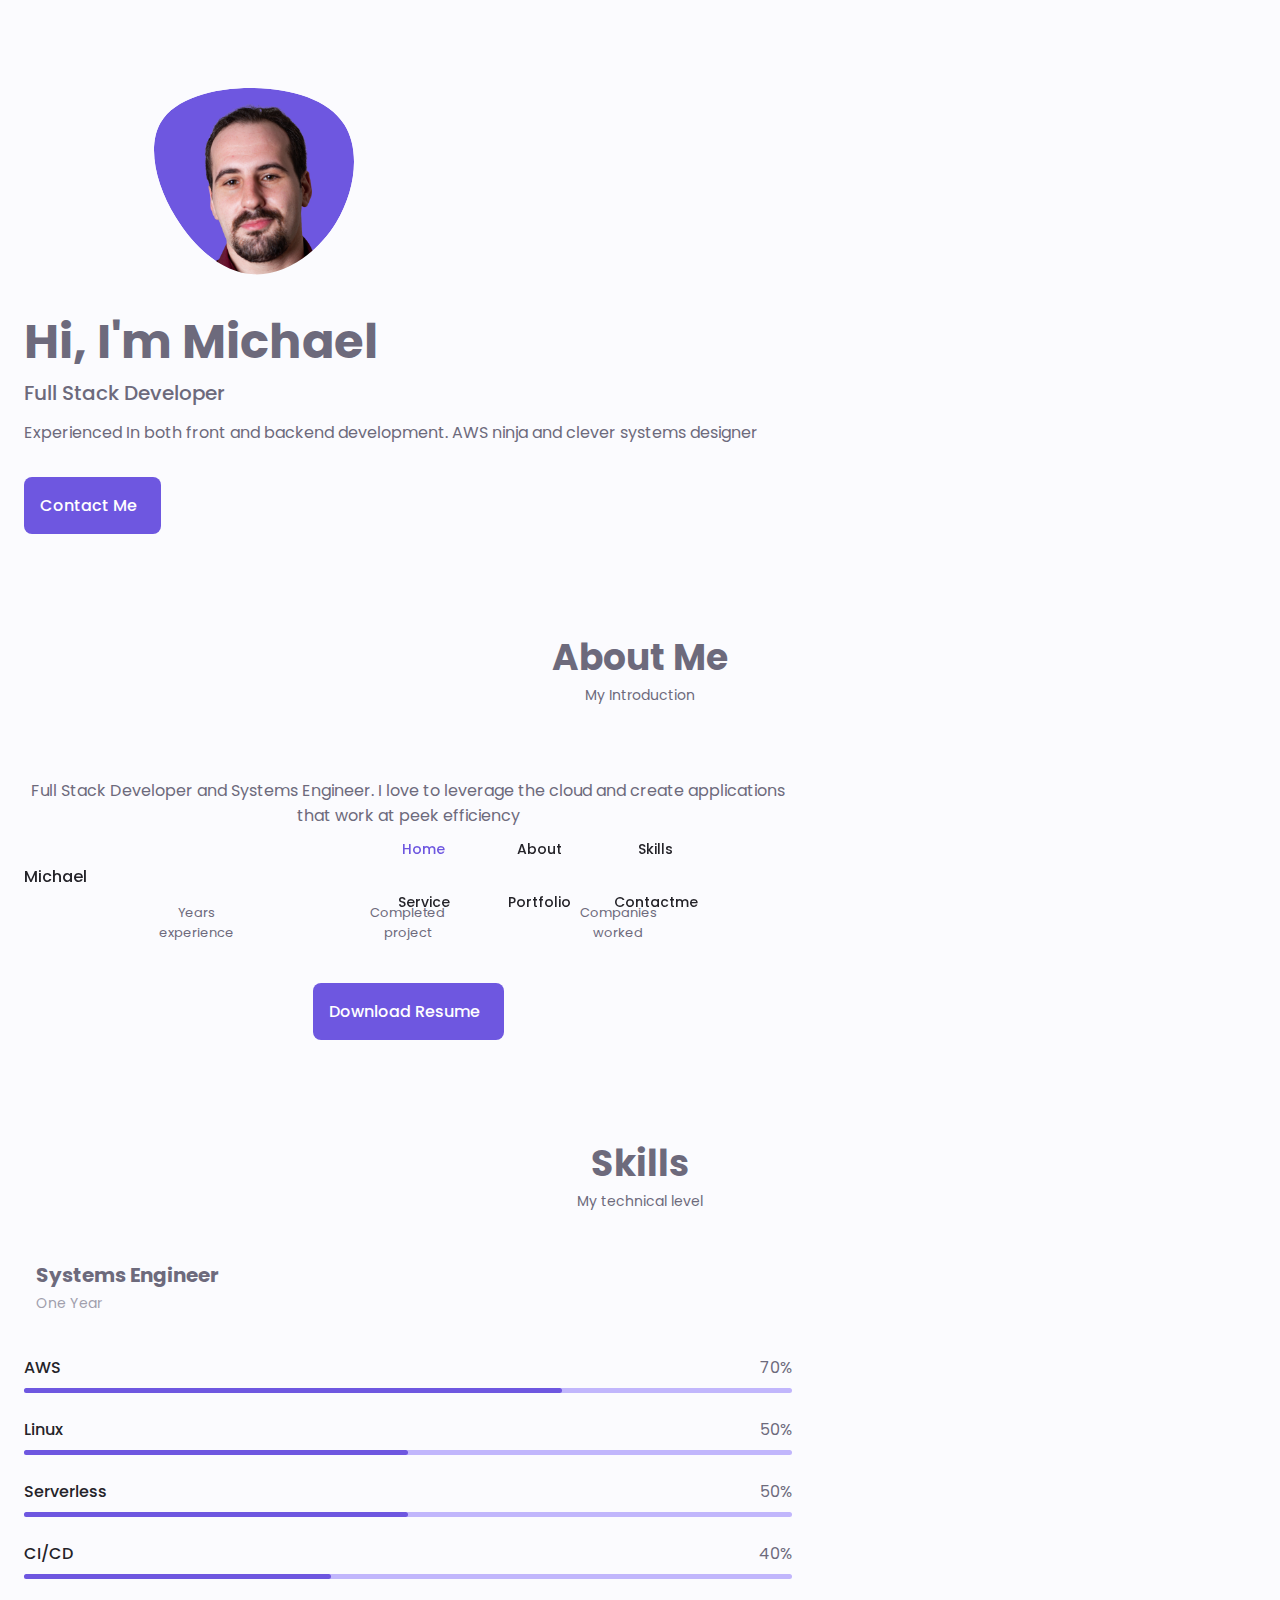
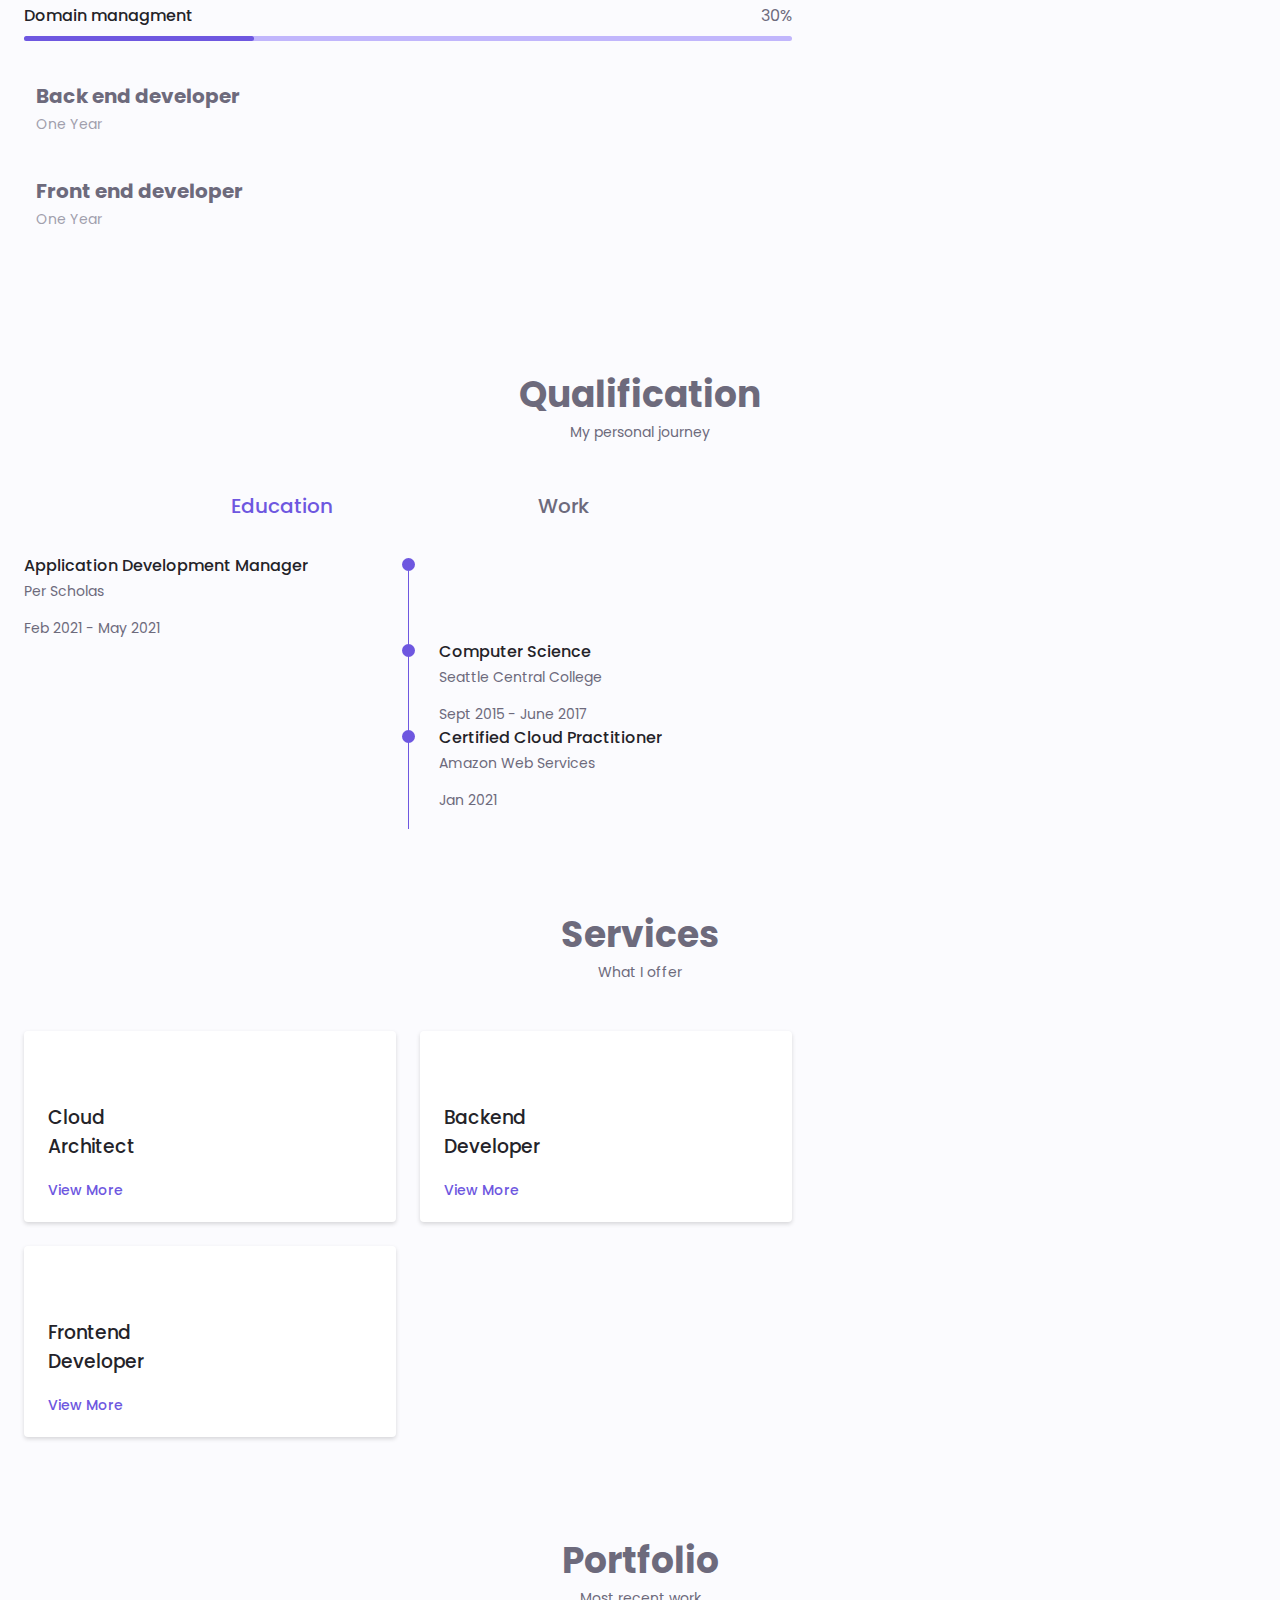
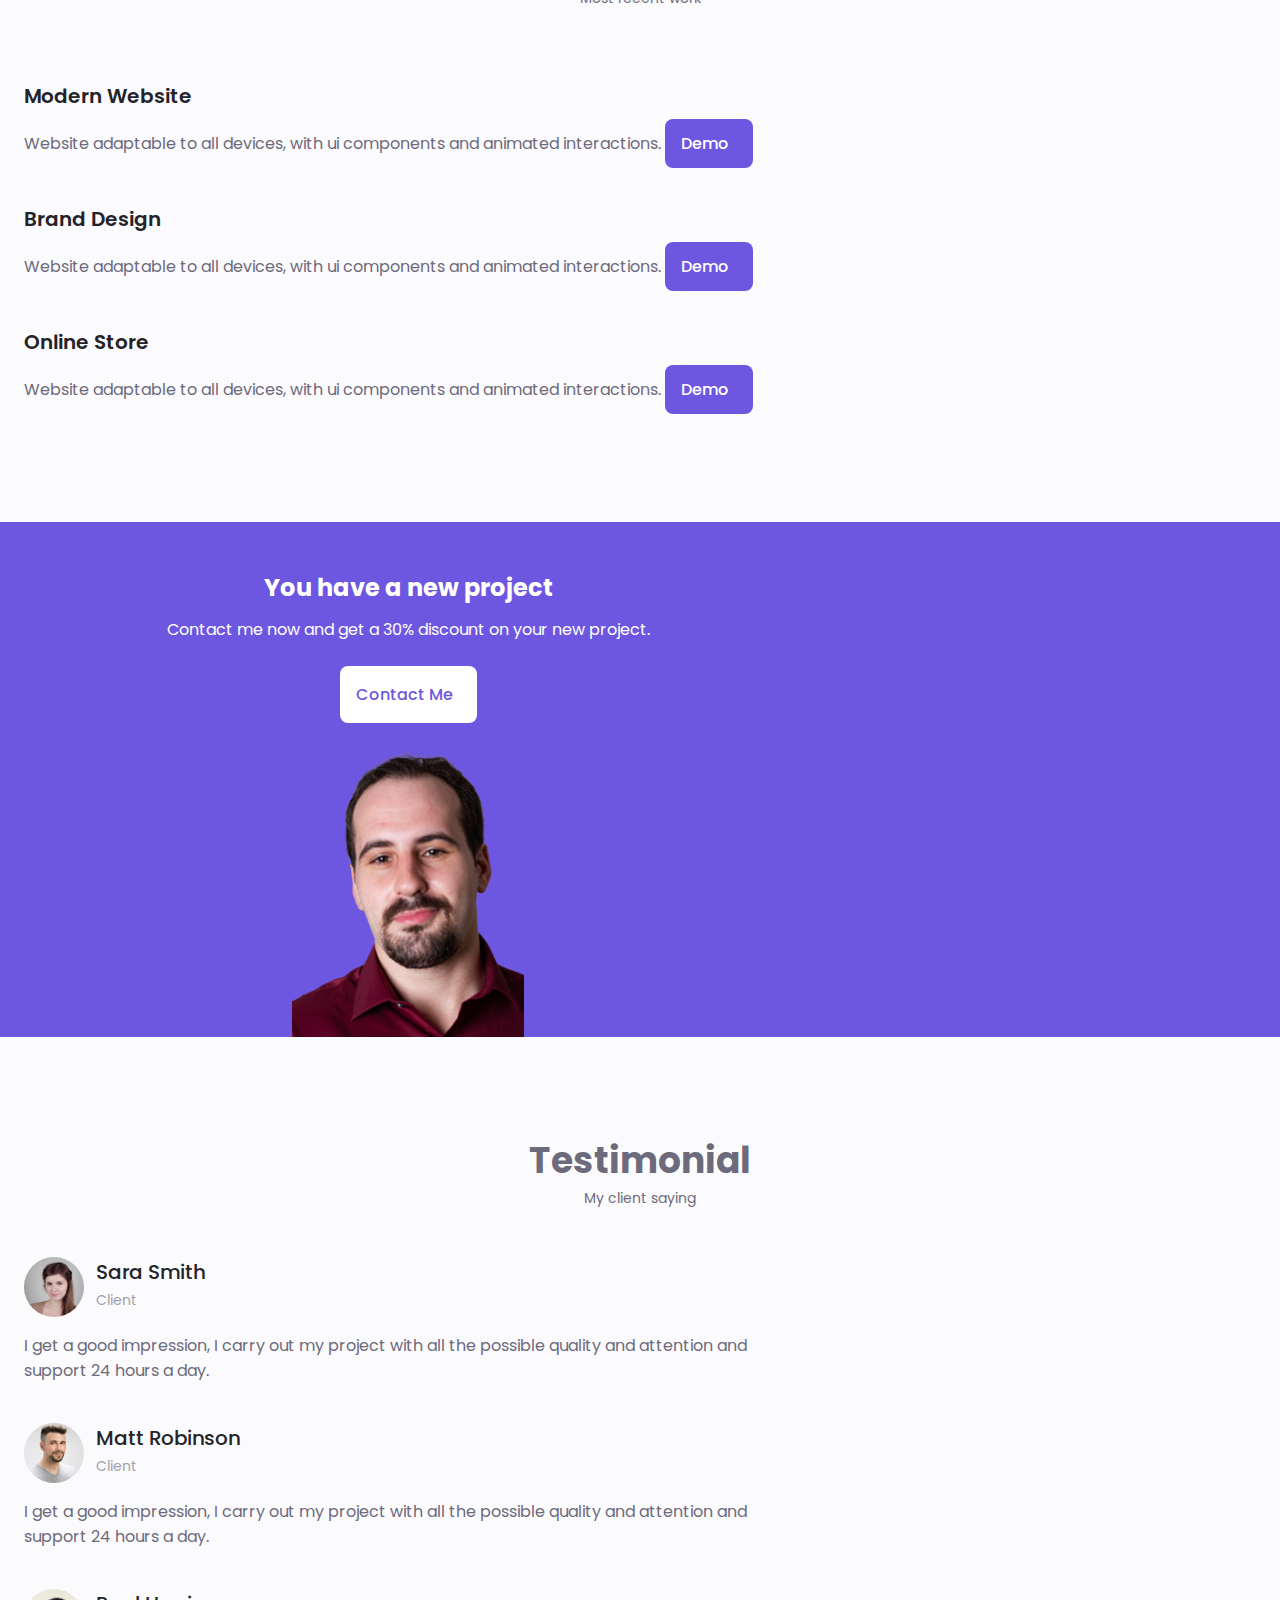
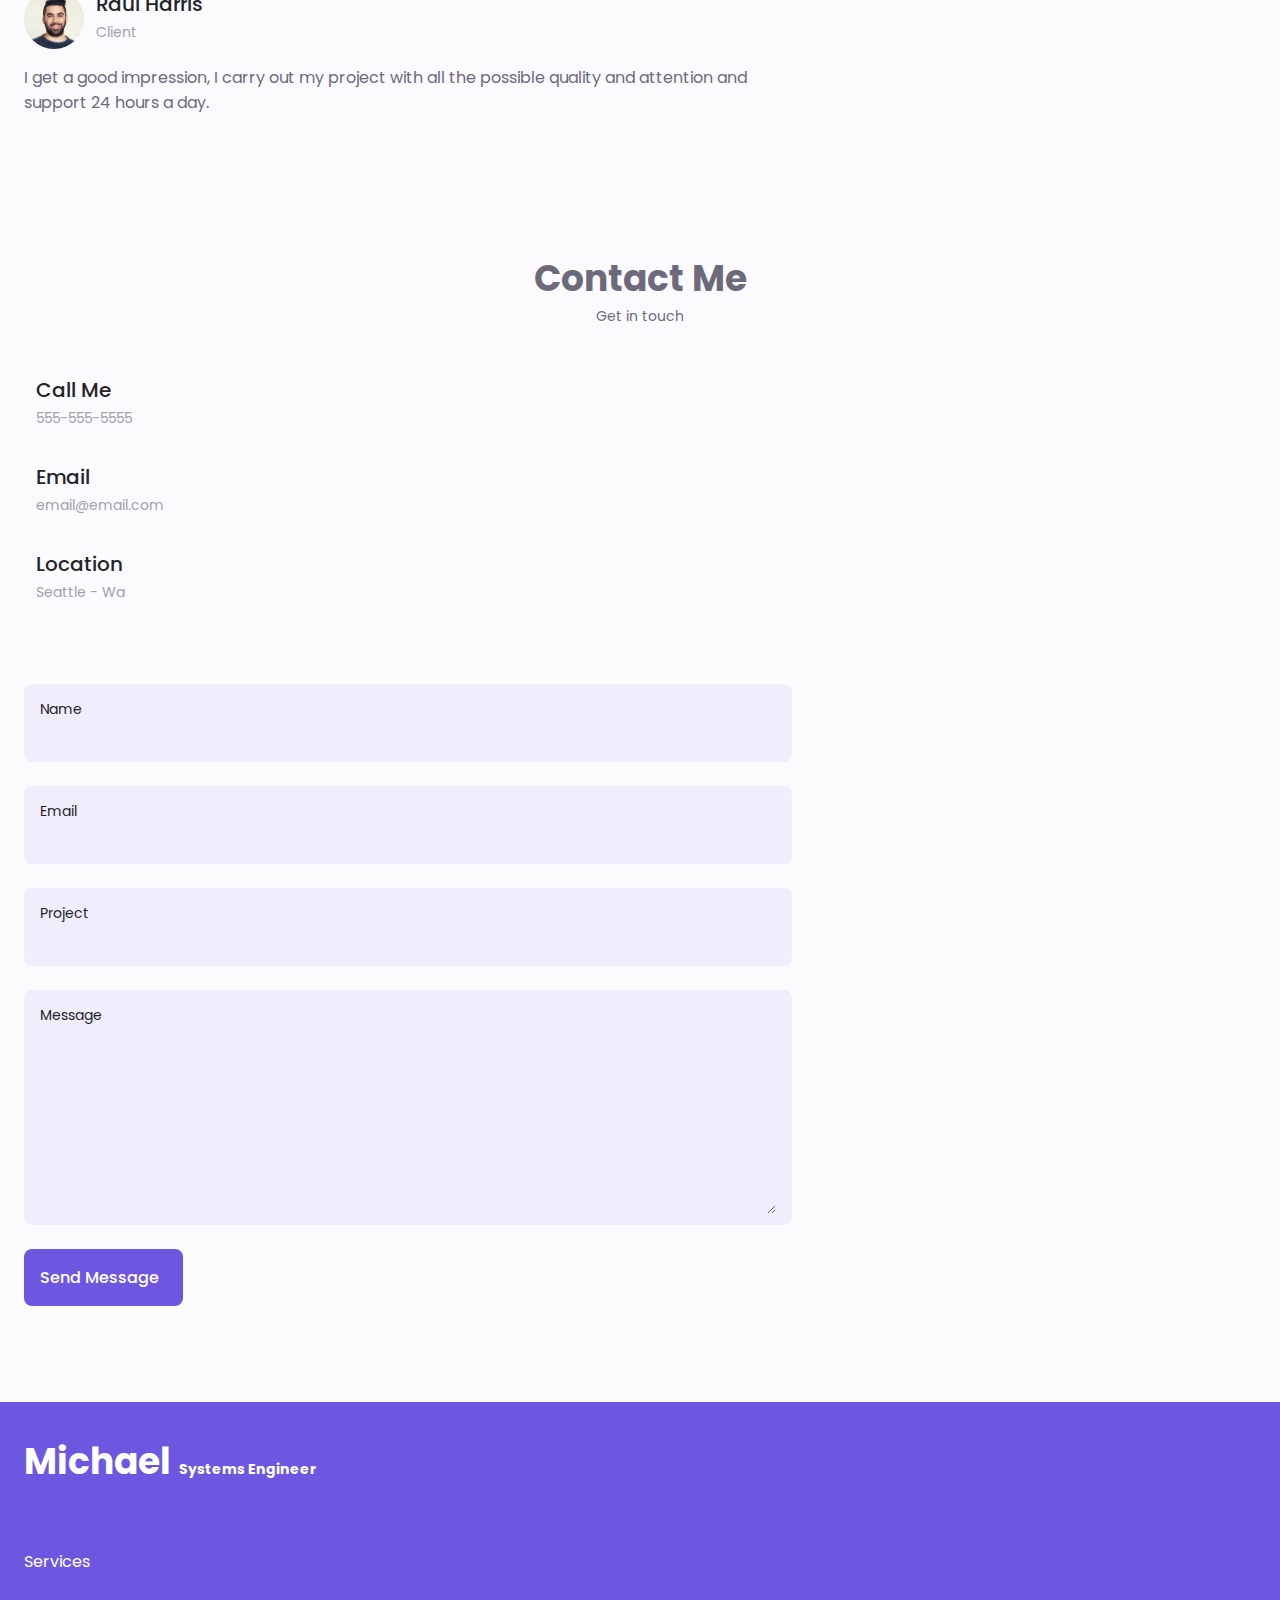
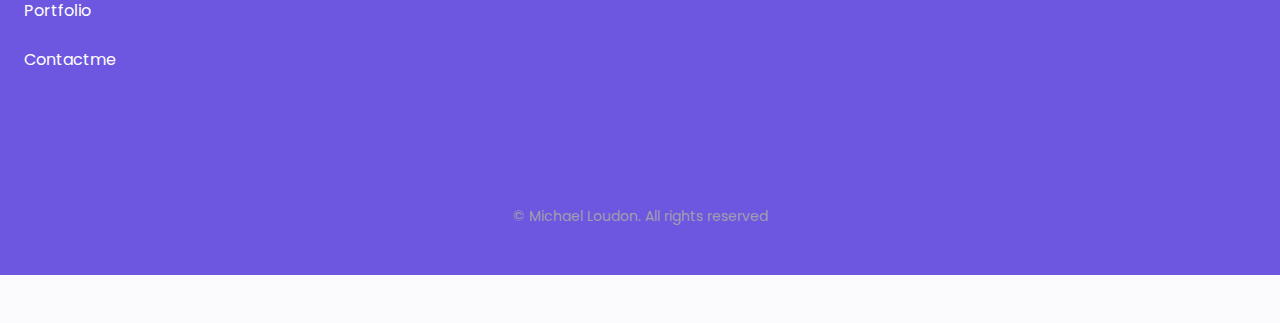
==== commit ff1ec7ce: "added active link and scroll" ====
--- a/index.html
+++ b/index.html
@@ -30,7 +30,7 @@
                 <ul class="nav__list grid">
 
                     <li class="nav__item">
-                        <a href="#home" class="nav__link">
+                        <a href="#home" class="nav__link active-link">
                             <i class="uil uil-estate nav__icon"></i> Home
                         </a>
                     </li>
@@ -903,7 +903,42 @@
 
 <!--==================== FOOTER ====================-->
 <footer class="footer">
-
+    <div class="footer__bg">
+        <div class="footer__container container grid">
+            <div>
+                <h1 class="footer__title">Michael
+                    <span class="footer__subtitle">Systems Engineer</span>
+                </h1>
+            </div>
+
+            <ul class="footer__links">
+                <li>
+                    <a href="#services" class="footer__link">Services</a>
+                </li>
+
+                <li>
+                    <a href="#portfolio" class="footer__link">Portfolio</a>
+                </li>
+
+                <li>
+                    <a href="#contact" class="footer__link">Contactme</a>
+                </li>
+            </ul>
+
+            <div class="footer__socials">
+                <a href="https://github.com/micloudon" target="_blank" class="footer__social">
+                    <i class="uil uil-github"></i>
+                </a>
+
+                <a href="https://www.linkedin.com/in/michael-loudon-dev/" target="_blank" class="footer__social">
+                    <i class="uil uil-linkedin"></i>
+                </a>
+
+            </div>
+        </div>
+
+        <p class="footer__copy">&#169 Michael Loudon. All rights reserved</p>
+    </div>
     
 </footer>
 
--- a/assets/css/styles.css
+++ b/assets/css/styles.css
@@ -237,10 +237,14 @@
 }
 
 /* Active link */
-
+.active-link{
+    color: var(--first-color);
+}
 
 /* Change background header */
-
+.scroll__header{
+    box-shadow: 0, -1px, 4px rgba(0, 0, 0, .15);
+}
 
 /*==================== HOME ====================*/
 .home__container{
@@ -908,8 +912,60 @@
     padding: .25rem .5rem .5rem 0;
 }
 /*==================== FOOTER ====================*/
-
-
+.footer{
+    padding-top: 2rem;
+}
+
+.footer__container{
+    row-gap: 3.5rem;
+}
+
+.footer__bg{
+    background-color: var(--first-color-second);
+    padding: 2rem 0 3rem;
+}
+
+.footer__title{
+    font-size: var(--h1-font-size);
+    margin-bottom: var(--mb-0-25);
+}
+
+.footer__subtitle{
+    font-size: var(--small-font-size);
+}
+
+.footer__links{
+    display: flex;
+    flex-direction: column;
+    row-gap: 1.5rem;
+}
+
+.footer__links:hover{
+    color: var(--first-color-lighter);
+}
+
+.footer__social{
+    font-size: 1.25rem;
+    margin-right: var(--mb-1-5);
+}
+
+.footer__social:hover{
+    color: var(--first-color-lighter);
+}
+
+.footer__copy{
+    font-size: var(--small-font-size);
+    text-align: center;
+    color: var(--text-color-light);
+    margin-top: var(--mb-3);
+}
+
+.footer__title,
+.footer__subtitle,
+.footer__link,
+.footer__social{
+    color: #FFF;
+}
 /*========== SCROLL UP ==========*/
 
 
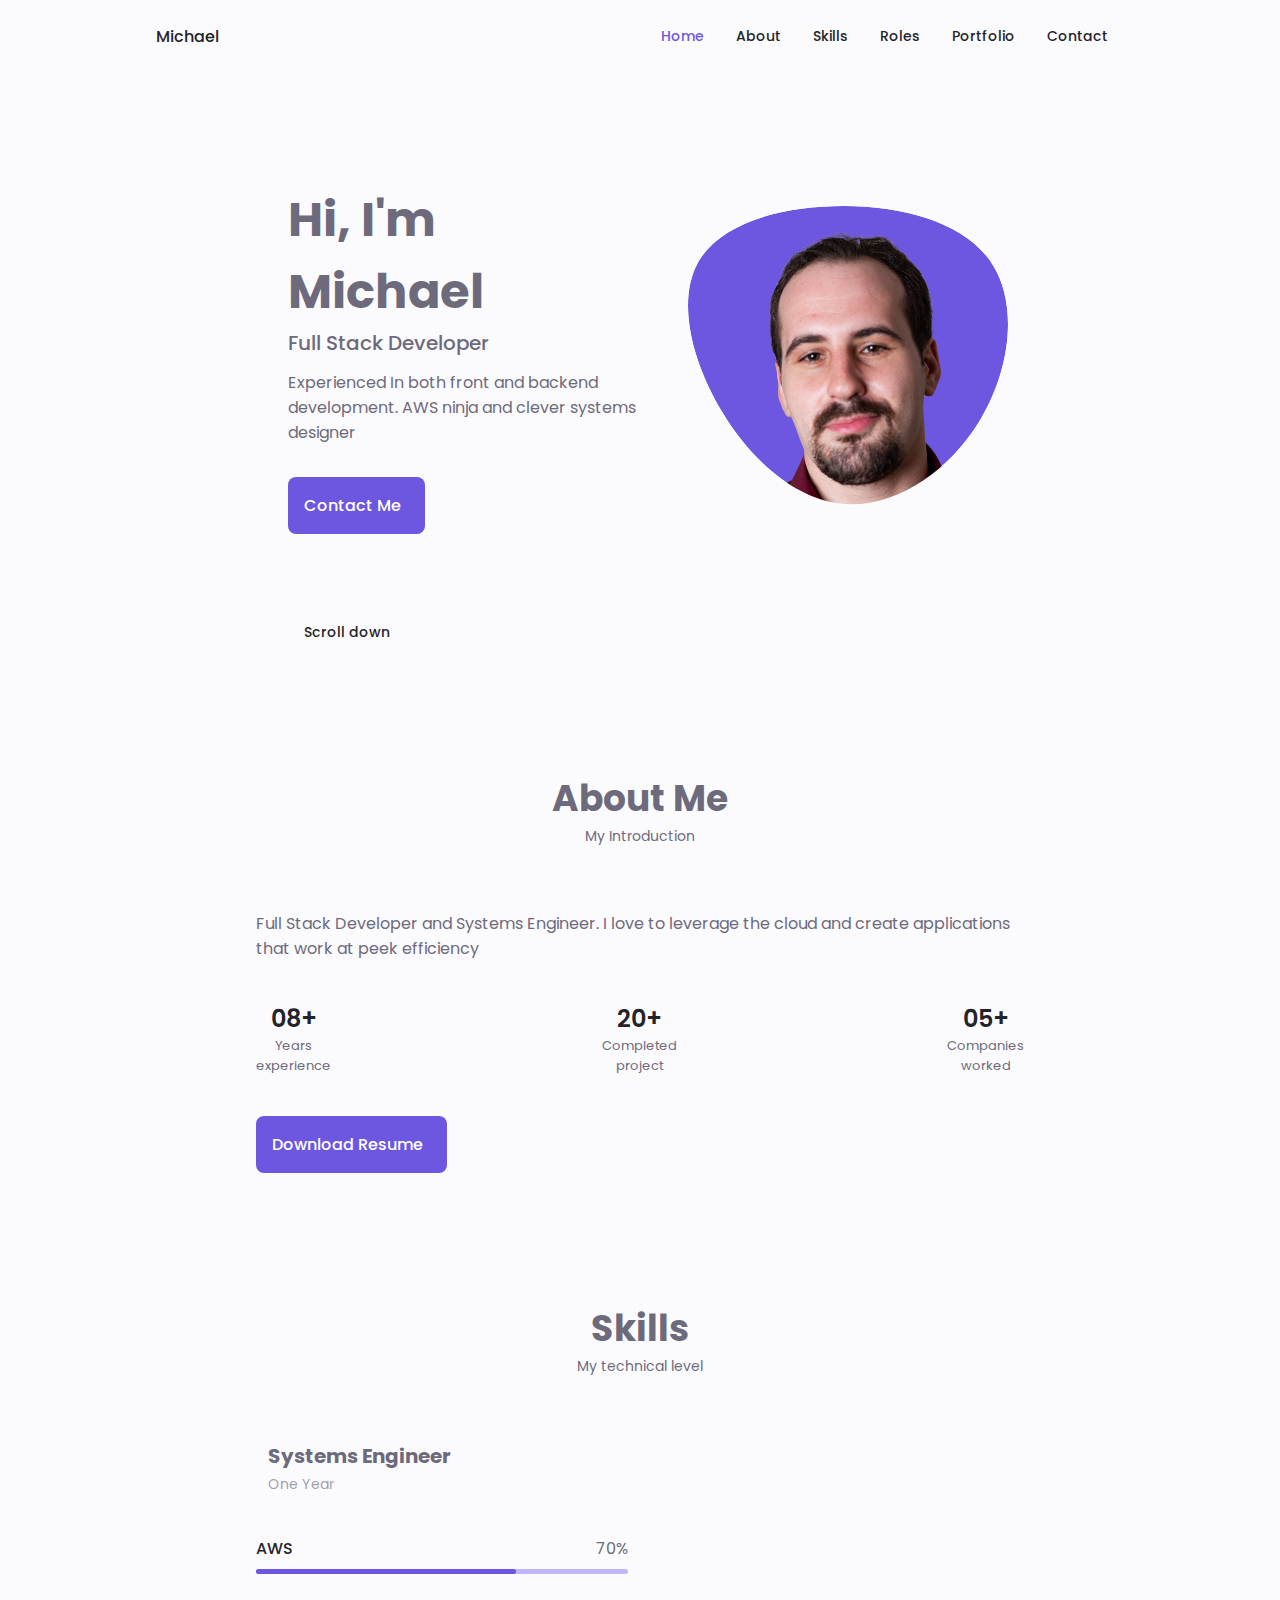
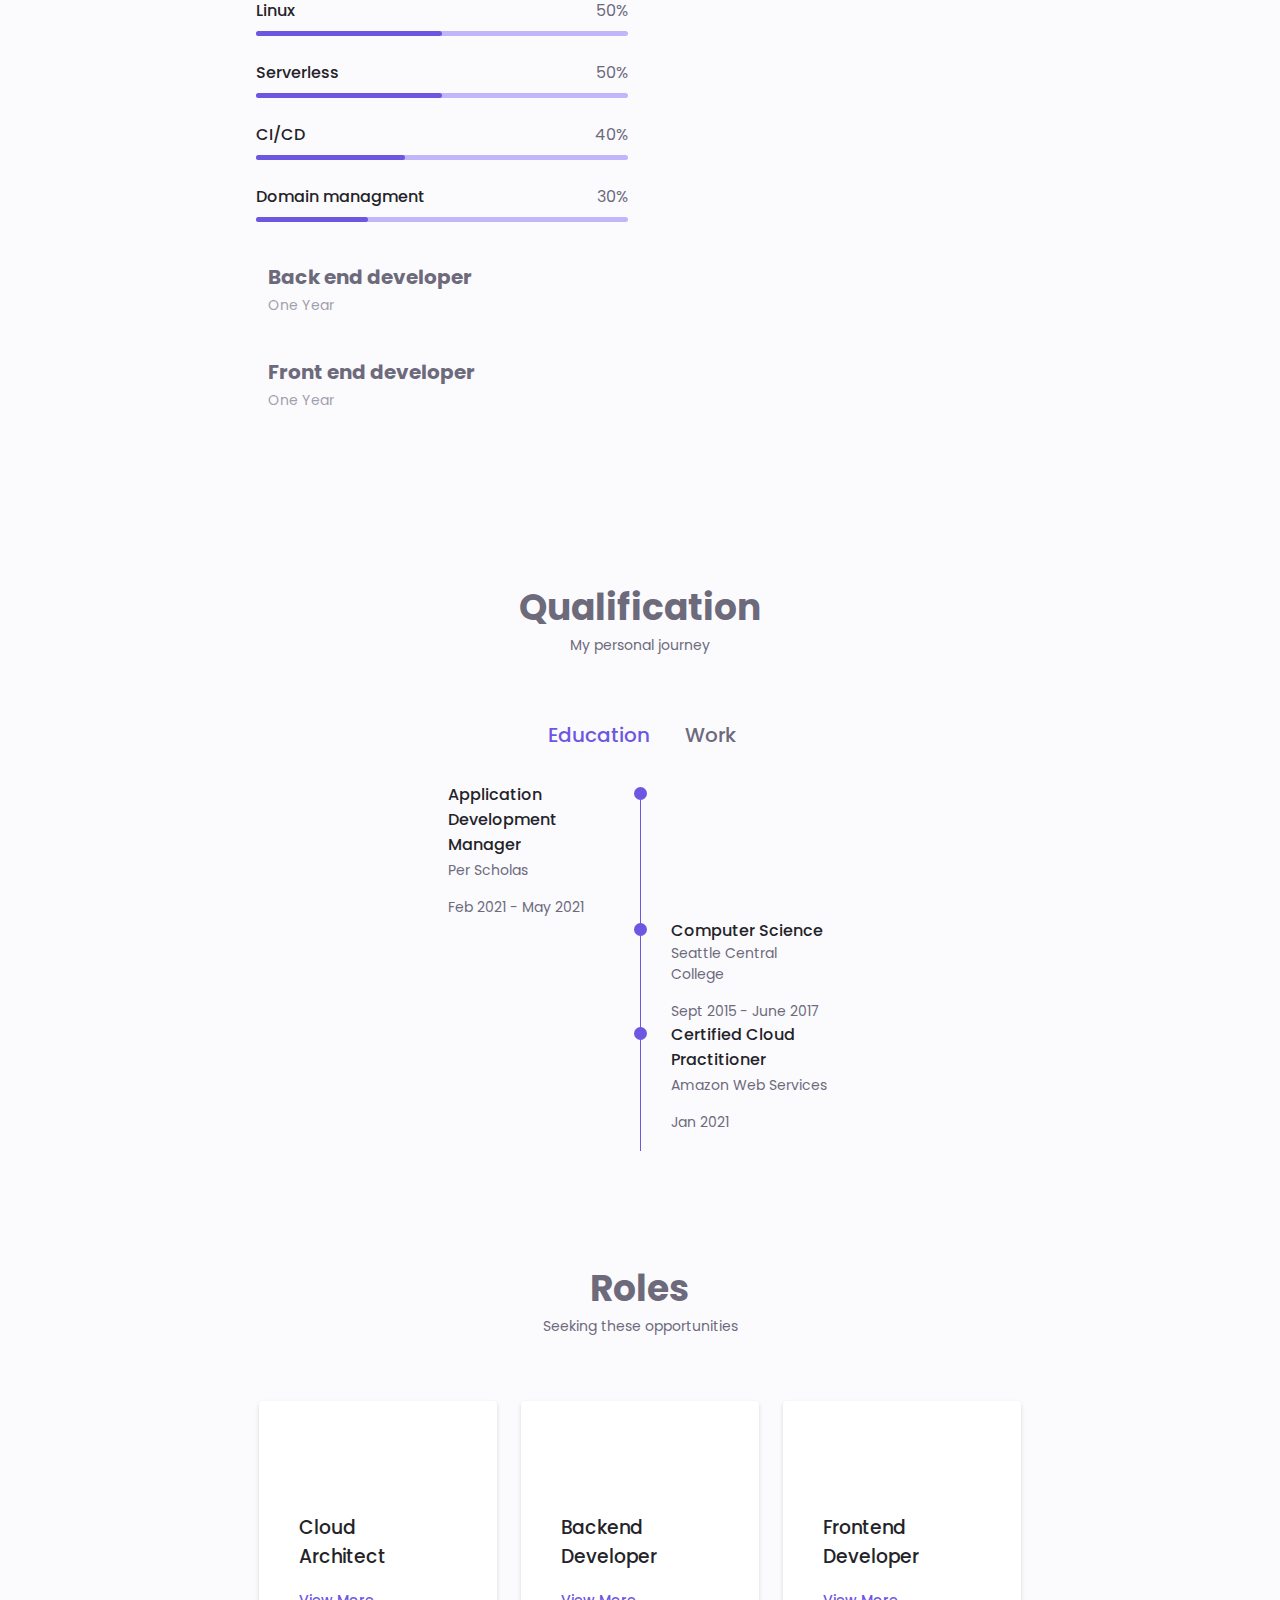
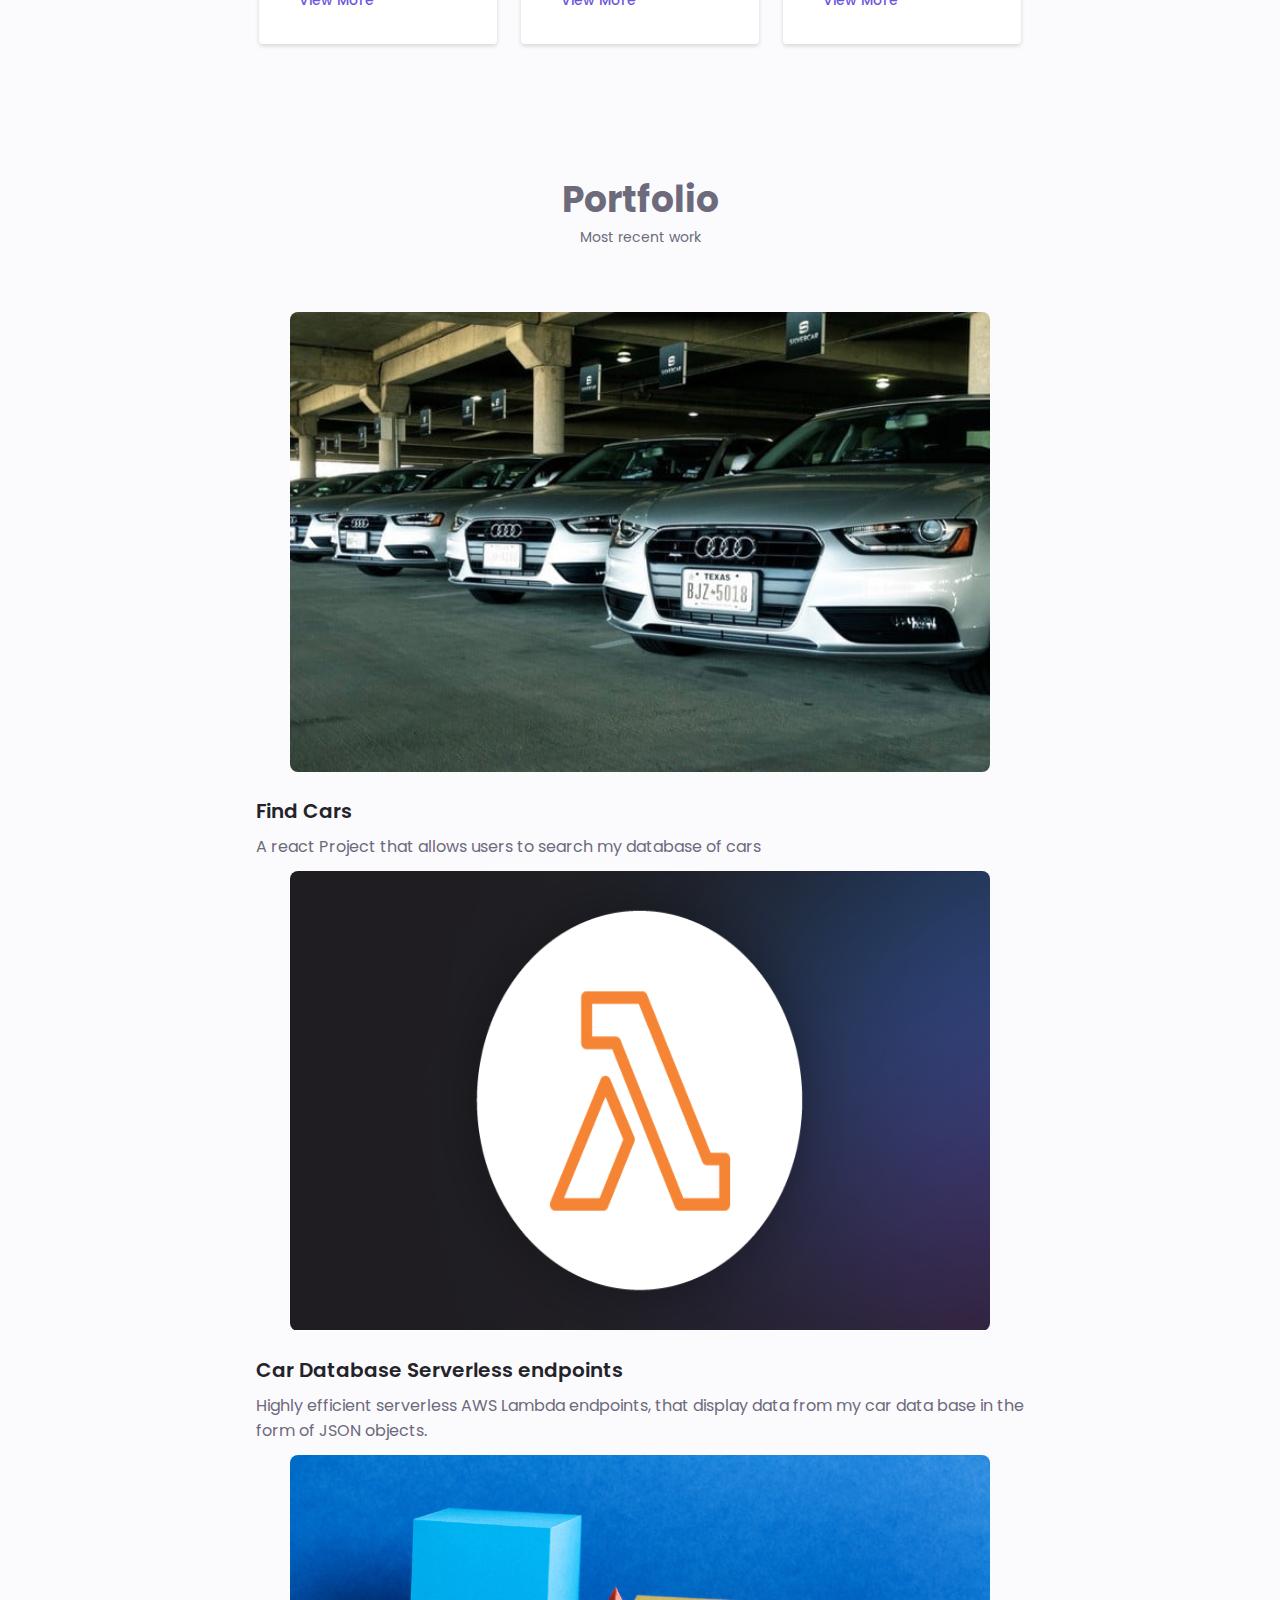
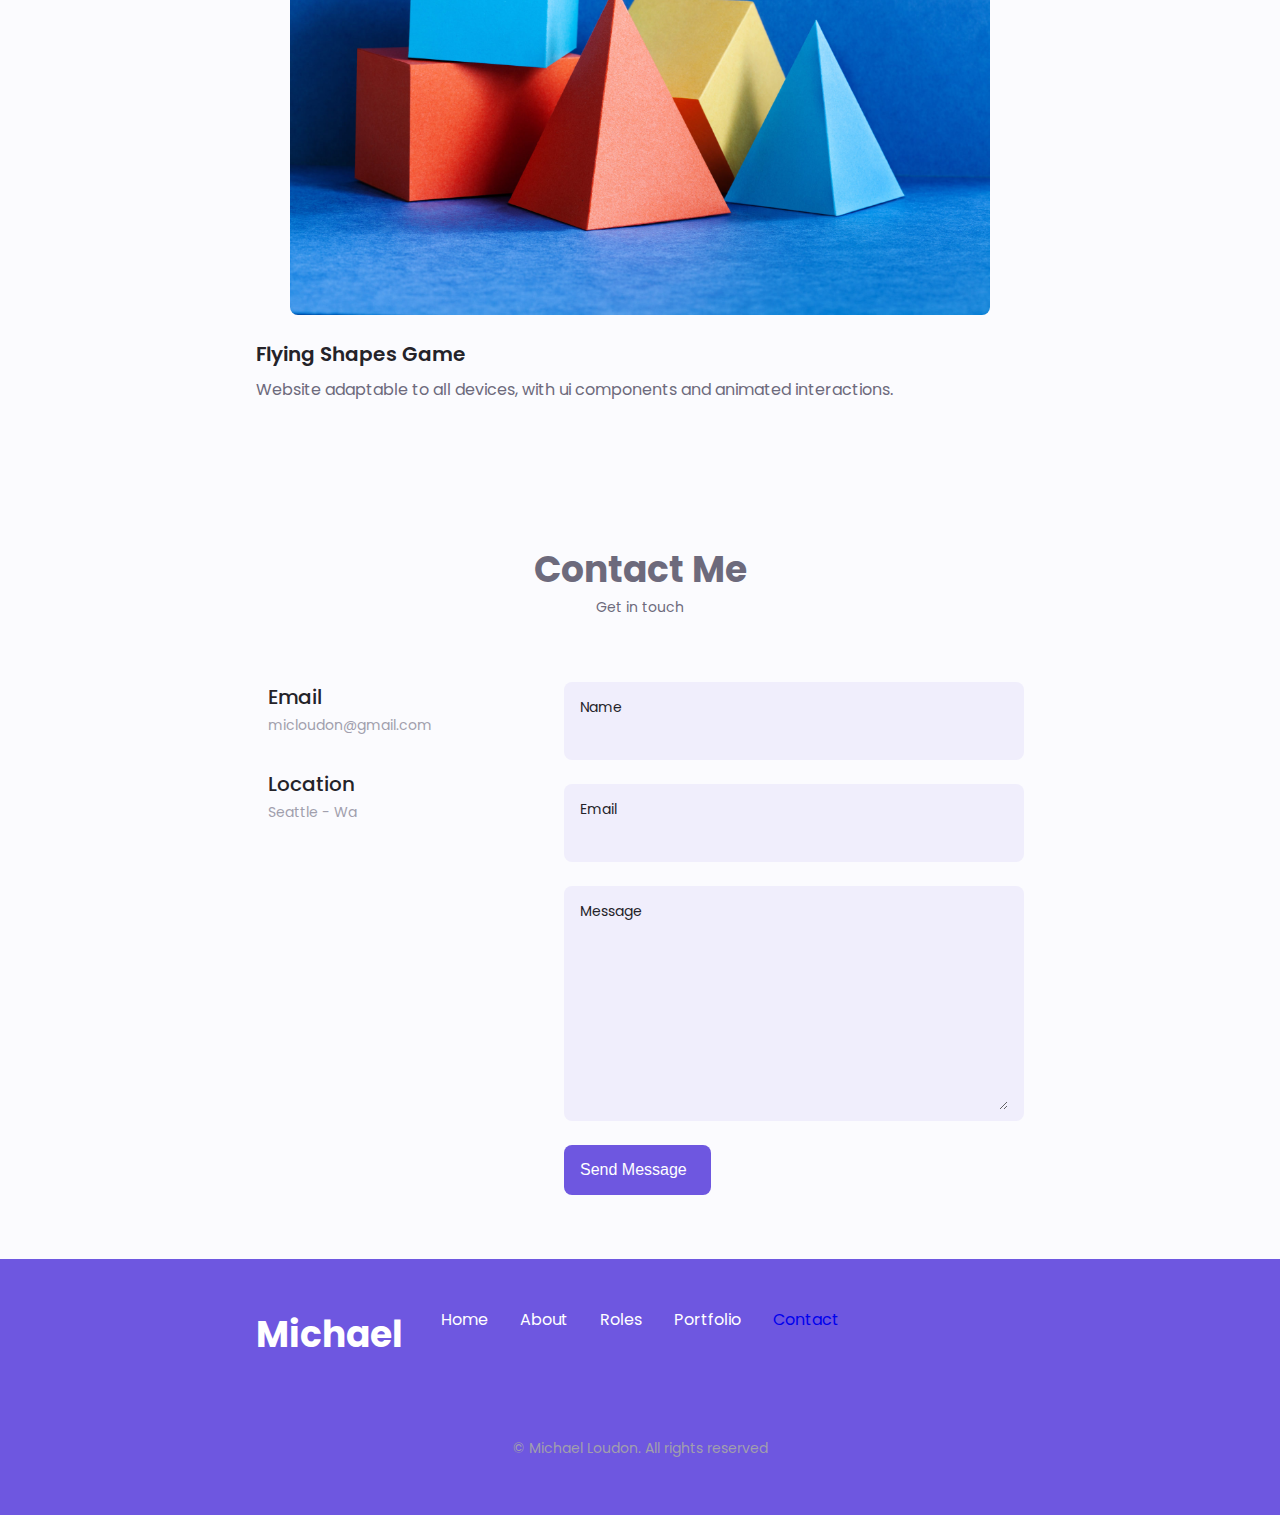
==== commit f93c0e8e: "added emailing and fixed up styles" ====
--- a/index.html
+++ b/index.html
@@ -5,6 +5,8 @@
     <meta http-equiv="X-UA-Compatible" content="IE=edge">
     <meta name="viewport" content="width=device-width, initial-scale=1.0">
 
+        <link rel="shortcut icon" href="assets/img/flavicon2.png" type="image/x-icon">
+
         <!--========== UNICONS ==============-->
 
         <link rel="stylesheet" href="https://unicons.iconscout.com/release/v4.0.0/css/line.css">
@@ -13,14 +15,14 @@
 
         <link rel="stylesheet" href="assets/css/swiper-bundle.min.css">
 
-        <!--=========== SWIPERCSS =========-->
+        <!--=========== CSS =========-->
         <link rel="stylesheet" href="assets/css/styles.css">
 
 
     <title>Portfolio</title>
 </head>
 <body>
-    
+    <!-- <div class="side-color"></div> -->
    <!--==================== HEADER ====================-->
     <header class="header" id="header">
         <nav class="nav container">
@@ -49,7 +51,7 @@
 
                     <li class="nav__item">
                         <a href="#services" class="nav__link">
-                            <i class="uil uil-briefcase nav__icon"></i> Service
+                            <i class="uil uil-briefcase nav__icon"></i> Roles
                         </a>
                     </li>
 
@@ -61,7 +63,7 @@
 
                     <li class="nav__item">
                         <a href="#contact" class="nav__link">
-                            <i class="uil uil-message nav__icon"></i> Contactme
+                            <i class="uil uil-message nav__icon"></i> Contact
                         </a>
                     </li>
                 </ul>
@@ -69,6 +71,8 @@
             </div>
 
             <div class="nav__btns">
+                <!-- Theme change button -->
+                <i class="uil uil-moon change-theme" id="theme-button"></i>
                 <div class="nav__toggle" id="nav-toggle">
                     <i class="uil uil-apps"></i>
                 </div>
@@ -86,10 +90,6 @@
                 <div class="home__social">
                     <a href="https://www.linkedin.com/in/michael-loudon-dev/" target="_blank" class="home__social-icon">
                         <i class="uil uil-linkedin"></i>
-                    </a>
-
-                    <a href="https://dribble.com/" target="_blank" class="home__social-icon">
-                        <i class="uil uil-dribbble"></i>
                     </a>
 
                     <a href="https://github.com/micloudon" target="_blank" class="home__social-icon">
@@ -125,16 +125,16 @@
                         Contact Me<i class="uil uil-message button__icon"></i>
                     </a>
                 </div>
-
-                <div class="home__scroll">
-                    <a href="#about" class="home__scroll-button button--flex">
-                        <i class="uil uil-mouse-alt home__scroll-mouse"></i>
-                        <span class="home__scroll-name">Scroll down</span>
-                        <i class="uil uil-arrow-down home__scroll-arrow"></i>
-                    </a>
-                </div>
-
-            </div>
+            </div>
+
+            <div class="home__scroll">
+                <a href="#about" class="home__scroll-button button--flex">
+                    <i class="uil uil-mouse-alt home__scroll-mouse"></i>
+                    <span class="home__scroll-name">Scroll down</span>
+                    <i class="uil uil-arrow-down home__scroll-arrow"></i>
+                </a>
+            </div>
+
         </div>
     </section>
 
@@ -145,7 +145,7 @@
         <span class="section__subtitle">My Introduction</span>
 
         <div class="about__container container grid">
-            <img src="assets/img/mepro.jpg" alt="" class="about__img">
+            <!-- <img src="assets/img/mepro.jpg" alt="" class="about__img"> -->
 
             <div class="about__data">
                 <p class="about__description">
@@ -517,11 +517,11 @@
         </div>
     </section>
 
-    <!--==================== SERVICES ====================-->
+    <!--==================== ROLES ====================-->
     <section class="services section" id="services">
         
-        <h2 class="section__title">Services</h2>
-        <span class="section__subtitle">What I offer</span>
+        <h2 class="section__title">Roles</h2>
+        <span class="section__subtitle">Seeking these opportunities</span>
 
         <div class="services__container container grid">
             <!--============= SERVICES 1 ==============-->
@@ -649,52 +649,48 @@
             <div class="swiper-wrapper">
                 <!--============ PORTFOLIO 1 =============-->
                 <div class="section__content grid swiper-slide">
-                    <img src="assets/img/portfolio1.jpg" alt="" class="portfolio__img">
+                    <a class="portfolio__img" href="https://find-car.netlify.app/">
+                        <img src="assets/img/carPortf.jpg" alt="" class="portfolio__img">
+                    </a>
 
                     <div class="portfolio__data">
-                        <h3 class="portfolio__title">Modern Website</h3>
+                        <h3 class="portfolio__title">Find Cars</h3>
+                        <p class="portfolio__description">
+                            A react Project that allows users to search my database of cars
+                        </p>
+                    </div>
+                </div>
+
+
+                <!--============ PORTFOLIO 2 =============-->
+                <div class="section__content grid swiper-slide">
+
+                <a href="https://github.com/micloudon/lambdaApi" class="portfolio__img">
+                    <img src="assets/img/AWS-Lambda.png" alt="" class="portfolio__img">
+                </a>
+
+                    <div class="portfolio__data">
+                        <h3 class="portfolio__title">Car Database Serverless endpoints</h3>
+                        <p class="portfolio__description">
+                            Highly efficient serverless AWS Lambda endpoints, 
+                            that display data from my car data base in the form of JSON objects.
+                            
+                        </p>
+                    </div>
+                </div>
+
+                <!--============ PORTFOLIO 3 =============-->
+                <div class="section__content grid swiper-slide">
+
+                <a class="portfolio__img" href="https://micloudon.github.io/flyingStuffGame/">
+                    <img src="assets/img/Shapes.jpg" alt="" class="portfolio__img">
+                </a>
+
+                    <div class="portfolio__data">
+                        <h3 class="portfolio__title">Flying Shapes Game</h3>
                         <p class="portfolio__description">
                             Website adaptable to all devices, 
                             with ui components and animated interactions.
-                            <a href="#" class="button button--flex button--small portfolio__button">
-                                Demo
-                                <i class="uil uil-arrow-right button__icon"></i>
-                            </a>
-                        </p>
-                    </div>
-                </div>
-
-
-                <!--============ PORTFOLIO 2 =============-->
-                <div class="section__content grid swiper-slide">
-                    <img src="assets/img/portfolio2.jpg" alt="" class="portfolio__img">
-
-                    <div class="portfolio__data">
-                        <h3 class="portfolio__title">Brand Design</h3>
-                        <p class="portfolio__description">
-                            Website adaptable to all devices, 
-                            with ui components and animated interactions.
-                            <a href="#" class="button button--flex button--small portfolio__button">
-                                Demo
-                                <i class="uil uil-arrow-right button__icon"></i>
-                            </a>
-                        </p>
-                    </div>
-                </div>
-
-                <!--============ PORTFOLIO 3 =============-->
-                <div class="section__content grid swiper-slide">
-                    <img src="assets/img/portfolio3.jpg" alt="" class="portfolio__img">
-
-                    <div class="portfolio__data">
-                        <h3 class="portfolio__title">Online Store</h3>
-                        <p class="portfolio__description">
-                            Website adaptable to all devices, 
-                            with ui components and animated interactions.
-                            <a href="#" class="button button--flex button--small portfolio__button">
-                                Demo
-                                <i class="uil uil-arrow-right button__icon"></i>
-                            </a>
                         </p>
                     </div>
                 </div>
@@ -712,120 +708,7 @@
         </div>
     </section>
 
-    <!--==================== PROJECT IN MIND ====================-->
-    <section class="project section">
-
-        <div class="project__bg">
-            <div class="project__container container grid">
-                <div class="project__data">
-                    <h2 class="project__title">You have a new project</h2>
-                    <p class="project__description">Contact me now and get a 30% discount on your new project.</p>
-                    <a href="#contact" class="button button--flex button--white">
-                        Contact Me
-                        <i class="uil uil-message project__icon button__icon"></i>
-                    </a>
-                </div>
-
-
-                <img src="assets/img/meproNoBack.png" alt="" class="project__img">
-            </div>
-        </div>
-
-    </section>
-
-    <!--==================== TESTIMONIAL ====================-->
-    <section class="testimonial section">
-        
-        <h2 class="section__title">Testimonial</h2>
-        <span class="section__subtitle">My client saying</span>
-
-        <div class="testimonial__container container swiper-container">
-            <div class="swiper-wrapper">
-                <!--========== TESTIMONIAL 1 ============-->
-                <div class="testimonial_content swiper-slide">
-                    <div class="testimonial__data">
-                        <div class="testimonial__header">
-                            <img src="assets/img/testimonial1.jpg" alt="" class="testimonial__img">
-
-                            <div>
-                                <h3 class="testimonial__name">Sara Smith</h3>
-                                <span class="testimonial__client">Client</span>
-                            </div>
-                        </div>
-
-                        <div>
-                            <i class="uil uil-star testimonial__icon-star"></i>
-                            <i class="uil uil-star testimonial__icon-star"></i>
-                            <i class="uil uil-star testimonial__icon-star"></i>
-                            <i class="uil uil-star testimonial__icon-star"></i>
-                            <i class="uil uil-star testimonial__icon-star"></i>
-                        </div>
-                    </div>
-
-                    <p class="testimonial__description">
-                        I get a good impression, I carry out my project with all the possible quality and attention 
-                        and support 24 hours a day.
-                    </p>
-                </div>
-
-                <!--========== TESTIMONIAL 2 ============-->
-                <div class="testimonial_content swiper-slide">
-                    <div class="testimonial__data">
-                        <div class="testimonial__header">
-                            <img src="assets/img/testimonial2.jpg" alt="" class="testimonial__img">
-
-                            <div>
-                                <h3 class="testimonial__name">Matt Robinson</h3>
-                                <span class="testimonial__client">Client</span>
-                            </div>
-                        </div>
-
-                        <div>
-                            <i class="uil uil-star testimonial__icon-star"></i>
-                            <i class="uil uil-star testimonial__icon-star"></i>
-                            <i class="uil uil-star testimonial__icon-star"></i>
-                            <i class="uil uil-star testimonial__icon-star"></i>
-                            <i class="uil uil-star testimonial__icon-star"></i>
-                        </div>
-                    </div>
-
-                    <p class="testimonial__description">
-                        I get a good impression, I carry out my project with all the possible quality and attention 
-                        and support 24 hours a day.
-                    </p>
-                </div>
-
-                <!--========== TESTIMONIAL 3 ============-->
-                <div class="testimonial_content swiper-slide">
-                    <div class="testimonial__data">
-                        <div class="testimonial__header">
-                            <img src="assets/img/testimonial3.jpg" alt="" class="testimonial__img">
-
-                            <div>
-                                <h3 class="testimonial__name">Raul Harris</h3>
-                                <span class="testimonial__client">Client</span>
-                            </div>
-                        </div>
-
-                        <div>
-                            <i class="uil uil-star testimonial__icon-star"></i>
-                            <i class="uil uil-star testimonial__icon-star"></i>
-                            <i class="uil uil-star testimonial__icon-star"></i>
-                            <i class="uil uil-star testimonial__icon-star"></i>
-                            <i class="uil uil-star testimonial__icon-star"></i>
-                        </div>
-                    </div>
-
-                    <p class="testimonial__description">
-                        I get a good impression, I carry out my project with all the possible quality and attention 
-                        and support 24 hours a day.
-                    </p>
-                </div>
-            </div>
-            <!-- Pagination -->
-            <div class="swiper-pagination swiper-pagination-testimonial"></div>
-        </div>
-    </section>
+   
 
     <!--==================== CONTACT ME ====================-->
     <section class="contact section" id="contact">
@@ -835,20 +718,11 @@
             <div>
 
                 <div class="contact__information">
-                    <i class="uil uil-phone contact__icon"></i>
-
-                    <div>
-                        <h3 class="contact__title">Call Me</h3>
-                        <span class="contact__subtitle">555-555-5555</span>
-                    </div>
-                </div>
-
-                <div class="contact__information">
                     <i class="uil uil-envelope contact__icon"></i>
 
                     <div>
                         <h3 class="contact__title">Email</h3>
-                        <span class="contact__subtitle">email@email.com</span>
+                        <span class="contact__subtitle">micloudon@gmail.com</span>
                     </div>
                 </div>
 
@@ -863,36 +737,29 @@
 
             </div>
 
-            <form action="" class="contact__form grid">
-                <!-- <div class="contact__inputs  grids"> -->
-
+            <form action="https://formsubmit.co/micloudon@gmail.com" method="POST" class="contact__form grid">
+
+                    <input type="hidden" name="_next" value="http://127.0.0.1:5500/portfolio/thanks.html">
                     <div class="contact__content">
                         <label for="" class="contact__label">Name</label>
-                        <input type="text" class="contact__input">
+                        <input type="text" name="name" class="contact__input" required>
                     </div>
 
                     <div class="contact__content">
                         <label for="" class="contact__label">Email</label>
-                        <input type="email" class="contact__input">
-                    </div>
-
-                <!-- </div> -->
-
-                    <div class="contact__content">
-                        <label for="" class="contact__label">Project</label>
-                        <input type="text" class="contact__input">
+                        <input type="email" name="email" class="contact__input" required>
                     </div>
 
                     <div class="contact__content">
                         <label for="" class="contact__label">Message</label>
-                        <textarea name="" id="" cols="0" rows="7" class="contact__input"></textarea>
+                        <textarea name="message" id="" cols="0" rows="7" class="contact__input" required></textarea>
                     </div>
 
                     <div>
-                        <a href="#" class="button button--flex">
+                        <button type="submit" class="button button--flex">
                             Send Message
                             <i class="uil uil-message button__icon"></i>
-                        </a>
+                        </button>
                     </div>
 
                 
@@ -906,14 +773,21 @@
     <div class="footer__bg">
         <div class="footer__container container grid">
             <div>
-                <h1 class="footer__title">Michael
-                    <span class="footer__subtitle">Systems Engineer</span>
+                <h1 class="footer__title">Michael <br>
                 </h1>
             </div>
 
             <ul class="footer__links">
                 <li>
-                    <a href="#services" class="footer__link">Services</a>
+                    <a href="#home" class="footer__link">Home</a>
+                </li>
+
+                <li>
+                    <a href="#about" class="footer__link">About</a>
+                </li>
+
+                <li>
+                    <a href="#services" class="footer__link">Roles</a>
                 </li>
 
                 <li>
@@ -921,7 +795,7 @@
                 </li>
 
                 <li>
-                    <a href="#contact" class="footer__link">Contactme</a>
+                    <a href="#contact" class="footer__links">Contact</a>
                 </li>
             </ul>
 
@@ -946,7 +820,9 @@
     
 
     <!--=========== SCROLL TOP =========-->
-
+    <a href="#" class="scrollup" id="scroll-up">
+        <i class="uil uil-arrow-up scrollup__icon"></i>
+    </a>
     <!--=========== SWIPPER JS =========-->
     <script src="assets/js/swiper-bundle.min.js"></script>
 
--- a/assets/css/styles.css
+++ b/assets/css/styles.css
@@ -22,6 +22,8 @@
     --input-color: hsl(var(--hue-color), 70%, 96%);
     --body-color: hsl(var(--hue-color), 60%, 99%);
     --container-color: #fff;
+    --scroll-bar-color: hsl(var(--hue-color), 12%, 90%);
+    --scroll-thumb-color: hsl(var(--hue-color), 12%, 80%);
 
     /*========== Font and typography ==========*/
     --body-font: 'Poppins', sans-serif;
@@ -70,11 +72,34 @@
 }
 
 /*========== Variables Dark theme ==========*/
-
+body.dark-theme{
+    /* HSL color mode */
+    --first-color-second: hsl(var(--hue-color), 30%, 8%);
+    --title-color: hsl(var(--hue-color), 8%, 95%);
+    --text-color: hsl(var(--hue-color), 8%, 75%);
+    --input-color: hsl(var(--hue-color), 29%, 16%);
+    --body-color: hsl(var(--hue-color), 28%, 12%);
+    --container-color: hsl(var(var(--hue-color), 29%, 16%));
+    --scroll-bar-color: hsl(var(--hue-color), 12%, 48%);
+    --scroll-thumb-color: hsl(var(--hue-color), 12%, 36%);
+}
 
 /*========== Button Dark/Light ==========*/
-
-
+.nav__btns{
+    display: flex;
+    align-items: center;
+}
+
+.change-theme{
+    font-size: 1.25rem;
+    color: var(--title-color);
+    margin-right: var(--mb-1);
+    cursor: pointer;
+}
+
+.change-theme:hover{
+    color: var(--first-color);
+}
 /*==================== BASE ====================*/
 *{
     box-sizing: border-box;
@@ -106,6 +131,13 @@
 
 a{
     text-decoration: none;
+}
+
+button{
+    border: none;
+    font-size: 1rem;
+    font-weight: bold;
+    cursor: pointer;
 }
 
 img{
@@ -242,7 +274,7 @@
 }
 
 /* Change background header */
-.scroll__header{
+.scroll-header{
     box-shadow: 0, -1px, 4px rgba(0, 0, 0, .15);
 }
 
@@ -257,14 +289,14 @@
     align-items: center;
 }
 
-.home_social{
+.home__social{
     display: grid;
     grid-template-columns: max-content;
     row-gap: 1rem;
 }
 
 .home__social-icon{
-    font-size: 1.25rem;
+    font-size: 2.5rem;
     color: var(--first-color);
 }
 
@@ -747,6 +779,7 @@
     padding: 0 1.5rem;
 }
 
+
 .portfolio__img{
     width: 265px;
     border-radius: .5rem;
@@ -940,7 +973,7 @@
     row-gap: 1.5rem;
 }
 
-.footer__links:hover{
+.footer__link:hover{
     color: var(--first-color-lighter);
 }
 
@@ -966,20 +999,364 @@
 .footer__social{
     color: #FFF;
 }
+
+/* Thank you */
+.thank__you{
+    padding: 2rem;
+    background-color: var(--first-color);
+    color: #FFF;
+}
+
+.thank__link {
+    border: solid 1px #FFF;
+    padding: .66rem;
+    color: #fff;
+}
+
+.thank__link:hover {
+    font-weight: bold;
+    border: solid 2.3px #FFF;
+}
+
 /*========== SCROLL UP ==========*/
-
+.scrollup{
+    position: fixed;
+    right: 1rem;
+    bottom: 5rem;
+    background-color: var(--first-color);
+    opacity: .8;
+    padding: 0 .3rem;
+    border-radius: .4rem;
+    z-index: var(--z-tooltip);
+    transition: .4s;
+    visibility: hidden;
+}
+
+.scrollup:hover{
+    background-color: var(--first-color-alt);
+}
+
+.scrollup__icon{
+    font-size: 1.5rem;
+    color: #FFF;
+}
 
 /* Show scroll */
-
+.show-scroll{
+    bottom: 5rem;
+    visibility: visible;
+}
 
 /*========== SCROLL BAR ==========*/
-
+::-webkit-scrollbar{
+    width: .60rem;
+    background-color: var(--scroll-bar-color);
+    border-radius: .5rem;
+}
+
+::-webkit-scrollbar-thumb{
+    background-color: var(--scroll-thumb-color);
+    border-radius: .5rem;
+}
+
+::-webkit-scrollbar-thumb:hover{
+    background-color: var(--text-color-light);
+}
 
 /*==================== MEDIA QUERIES ====================*/
 /* For small devices */
-
+@media screen and (max-width: 350px) {
+    .container{
+        margin-left: var(--mb-1);
+        margin-right: var(--mb-1);
+    }
+
+    .nav__menu{
+        padding: 2rem .25rem 4rem;
+    }
+
+    .nav__list{
+        column-gap: 0;
+    }
+
+    .home__content{
+        grid-template-columns: .25fr 3fr;
+    }
+
+    .home__blob{
+        width: 180px;
+    }
+
+    .skills__title{
+        font-size: var(--normal-font-size);
+    }
+
+    .qualification__data{
+        gap: .5rem;
+    }
+
+    .services__container{
+        grid-template-columns: max-content;
+        justify-content: center;
+    }
+
+    .services__container{
+        padding-right: 3.5rem;
+    }
+
+    .services__model{
+        padding: 0 .5rem;
+    }
+
+    .project__img{
+        width: 200px;
+    }
+
+    .testimonial__data,
+    .testimonial__header{
+        flex-direction: column;
+        align-items: center;
+    }
+
+    .testimonial__img{
+        margin-right: 0;
+        margin-bottom: var(--mb-0-25);
+    }
+
+    .testimonial__data,
+    .testimonial__description{
+        text-align: center;
+
+    }
+
+}
 
 /* For medium devices */
-
+@media screen and (min-width: 568px){
+    .home__content{
+        grid-template-columns: max-content 1fr 1fr;
+    }
+
+    .home__data{
+        grid-column: initial;
+    }
+    .home__img{
+        order: 1;
+        justify-self: center;
+    }
+    .about__buttons,
+    .skills__container,
+    .portfolio__content,
+    .project__container,
+    .contact__container,
+    .footer__container{
+        grid-template-columns: repeat(2,1fr);
+    }
+    .qualification__sections{
+        display: grid;
+        grid-template-columns: .6fr;
+        justify-content: center;
+    }
+}
+
+@media screen and (min-width: 768px){
+    .container{
+        margin-left: auto;
+        margin-right: auto;
+    }
+
+    body{
+        margin: 0;
+    }
+
+    .section{
+        padding: 6rem 0 2rem;
+    }
+    .section__subtitle{
+        margin-bottom: 4rem;
+    }
+
+    .header{
+        top: 0;
+        bottom: initial;
+    }
+    .header,
+    .main,
+    .footer__container{
+        padding: 0 1rem;
+    }
+
+    .nav{
+        height: calc(var(--header-height) + 1.5rem);
+        column-gap: 1rem;
+    }
+    .nav__icon,
+    .nav__close,
+    .nav__toggle{
+        display: none;
+    }
+    .nav__list{
+        display: flex;
+        column-gap: 2rem;
+    }
+    .nav__menu{
+        margin-left: auto;
+    }
+    .change-theme{
+        margin: 0;
+    }
+    .home__container{
+        row-gap: 5rem;
+    }
+    .home__content{
+        padding-top: 5.5rem;
+        column-gap: 2rem;
+    }
+    .home__blob{
+        width: 270px;
+    }
+    .home__scroll{
+        display: block;
+    }
+    .home__scroll-button{
+        margin-left: 3rem;
+    }
+
+    .about__container{
+        column-gap: 5rem;
+    }
+    .about__img{
+        width: 350px;
+    }
+    .about__description{
+        text-align: initial;
+    }
+    .about__info{
+        justify-content: space-between;
+    }
+    .about__buttons{
+        justify-content: initial;
+    }
+
+    .qualification__tabs{
+        justify-content: center;
+    }
+    .qualification__button{
+        margin: 0 var(--mb-1);
+    }
+    .qualification__sections{
+        grid-template-columns: .5fr;
+    }
+
+    .services__container{
+        grid-template-columns: repeat(2, 218px);
+        justify-content: center;
+    }
+    .services__icon{
+        font-size: 2rem;
+    }
+    .services__content{
+        padding: 6rem 0 2rem 2.5rem;
+    }
+    .services__model-content{
+        width: 450px;
+    }
+
+    .portfolio__img{
+        width: 320px;
+    }
+    .portfolio__content{
+        align-items: center;
+    }
+
+    .project{
+        text-align: initial;
+    }
+    .project__bg{
+        background: none;
+    }
+    .project__container{
+        background-color: var(--first-color-second);
+        border-radius: 1rem;
+        padding: 3rem 2.5rem 0;
+        grid-template-columns: 1fr max-content;
+        column-gap: 3rem;
+    }
+    .project__data{
+        padding-top: .8rem;
+    }
+
+    .footer__container{
+        grid-template-columns: repeat(3, 1fr);
+    }
+    .footer__bg{
+        padding: 3rem 0 3.5rem;
+    }
+    .footer__links{
+        flex-direction: row;
+        column-gap: 2rem;
+    }
+    .footer__socials{
+        justify-self: flex-end;
+    }
+    .footer__copy{
+        margin-top: 4.5rem;
+    }
+}
 
 /* For large devices */
+@media screen and (min-width: 1024px){
+    .header,
+    .main,
+    .footer__container{
+        padding: 0;
+    }
+
+    .home__blob{
+        width: 320px;
+    }
+    .home__social{
+        transform: translateX(-6rem);
+    }
+
+    .services__container{
+        grid-template-columns: repeat(3, 238px);
+    }
+
+    .portfolio__content{
+        column-gap: 5rem;
+    }
+    
+    .portfolio__img{
+        width: 700px;
+        height: 460px;
+    }
+
+    .swiper-portfolio-icon{
+        font-size: 3.5rem;
+    }
+    .swiper-button-prev{
+        left: -3.5rem;
+    }
+    .swiper-button-next{
+        right: -3.5rem;
+    }
+    .swiper-container-horizontal > .swiper-pagination-bullets{
+        bottom: -4.5rem;
+    }
+
+    .contact__form{
+        width: 460px;
+    }
+    .contact__inputs{
+        grid-template-columns: repeat(2, 1fr);
+    }
+
+
+    @media screen and (min-width: 1366px){
+
+        html, header{
+            border-left: solid 150px var(--first-color);
+        }
+    }
+}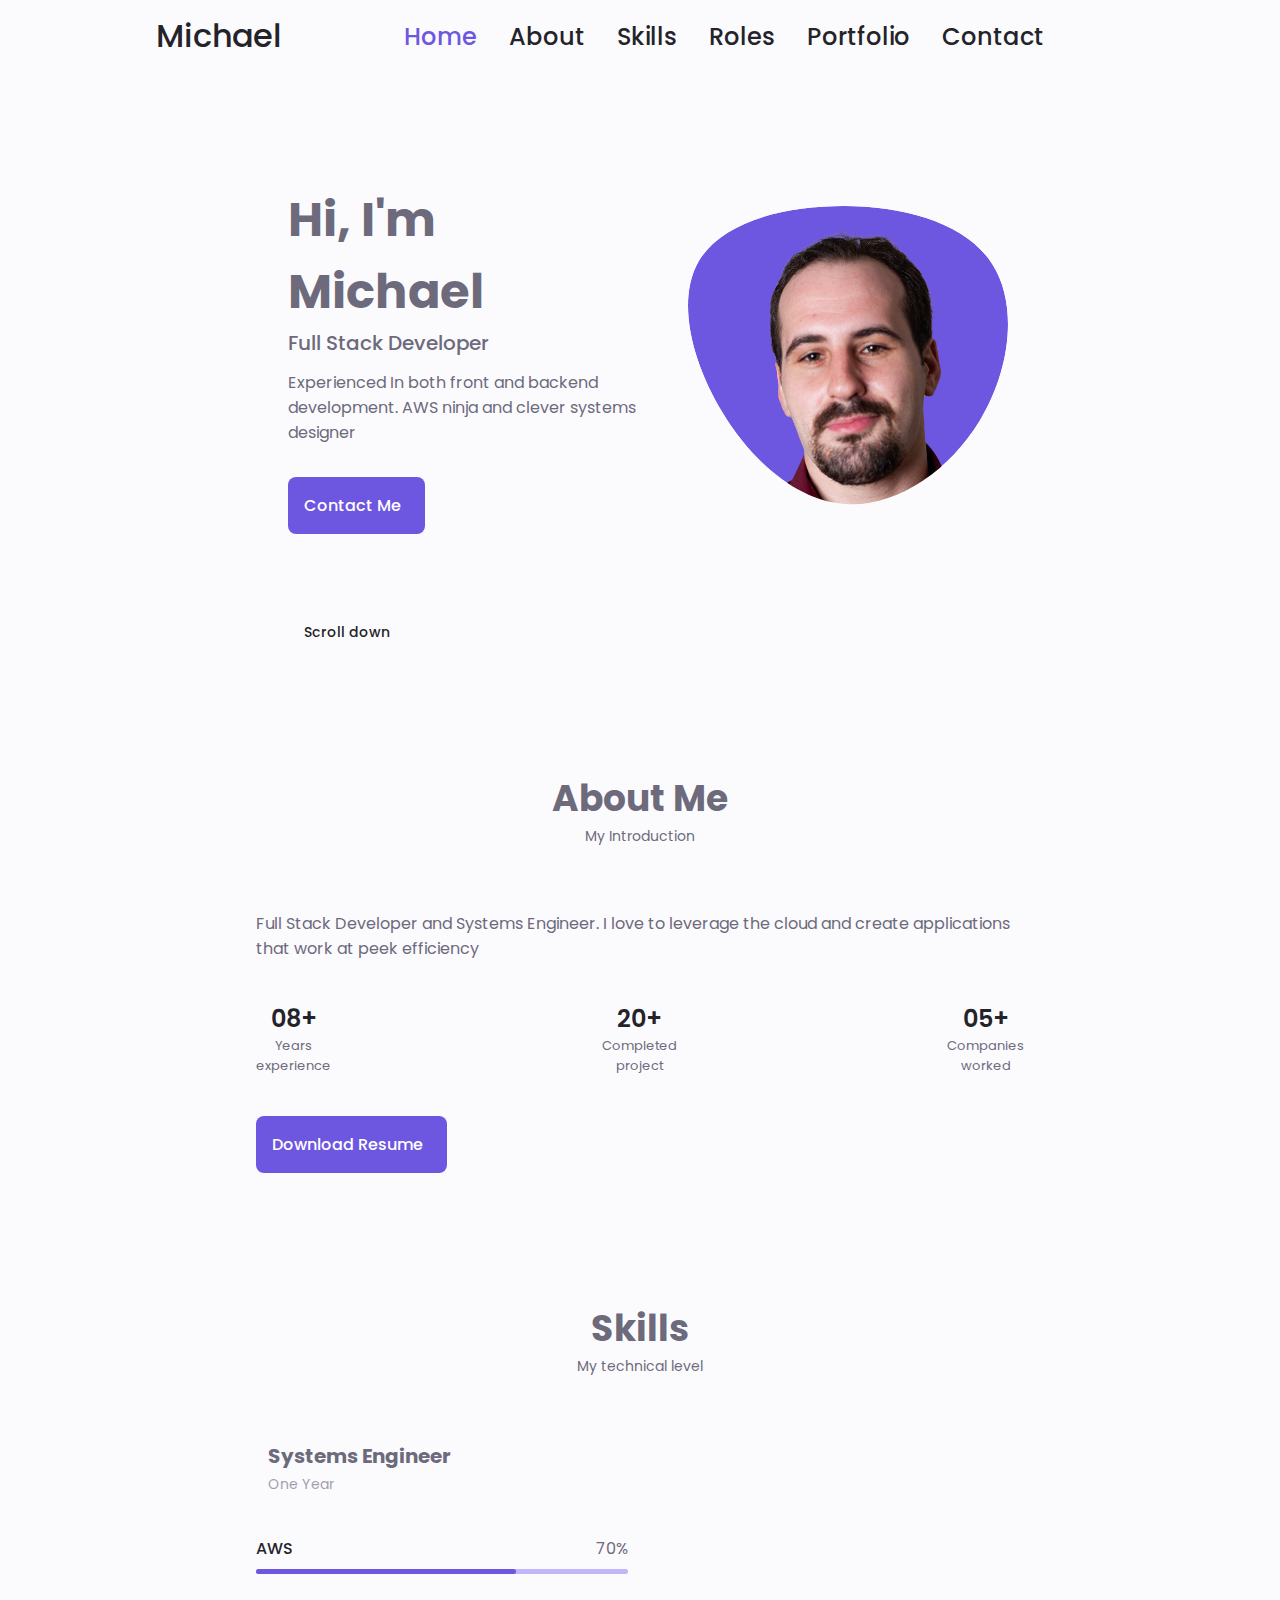
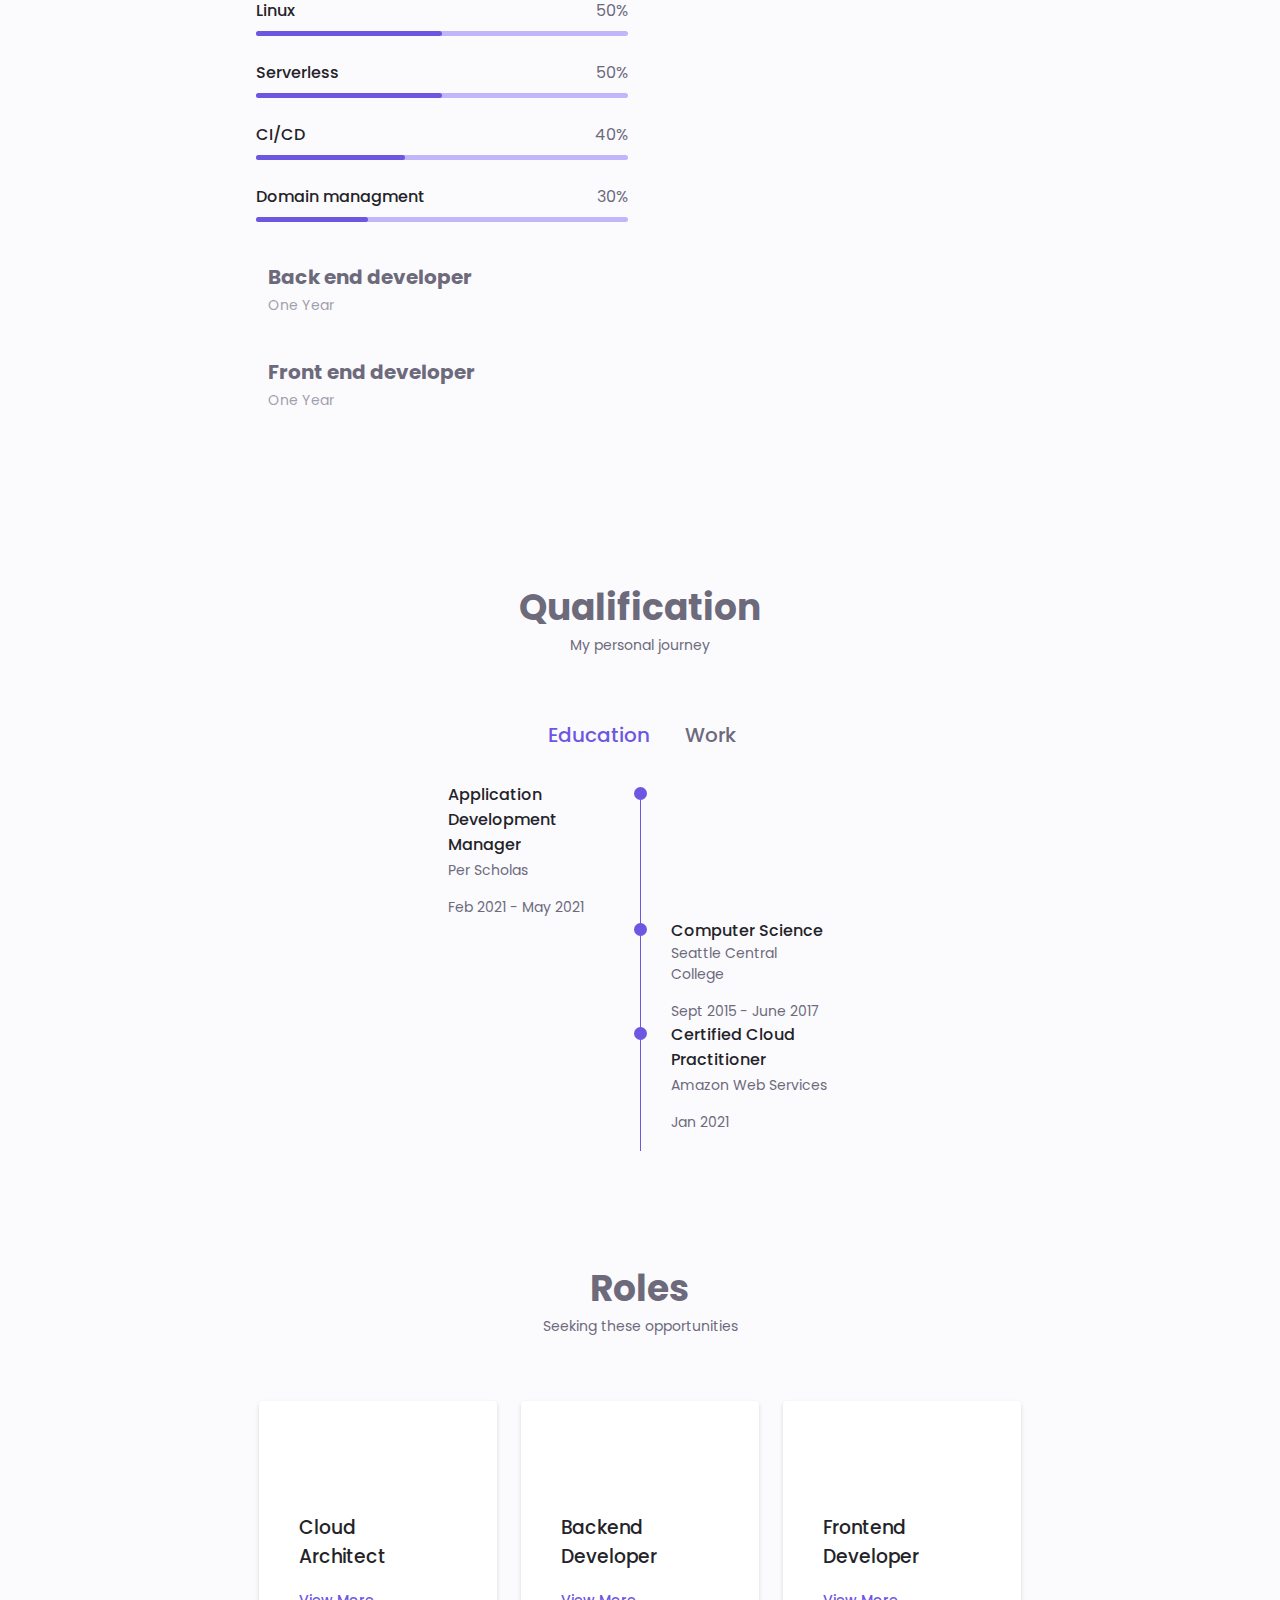
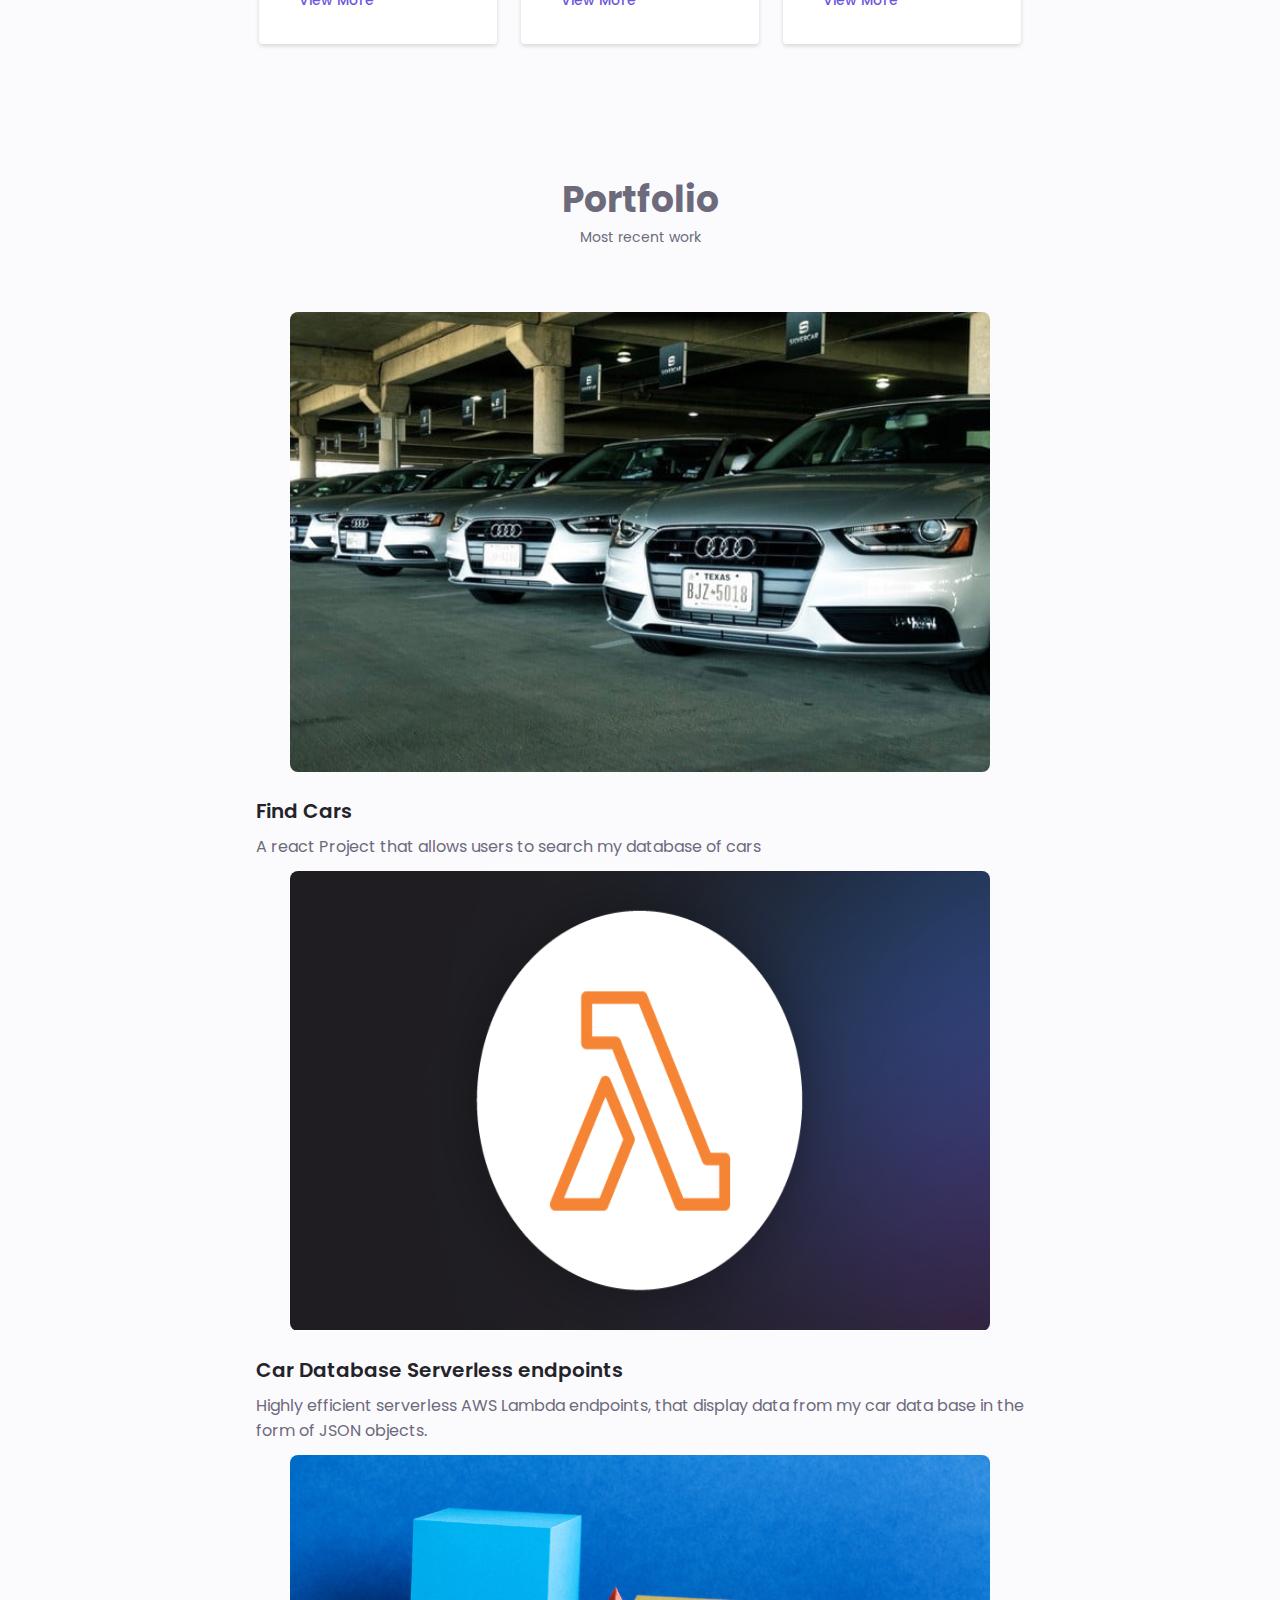
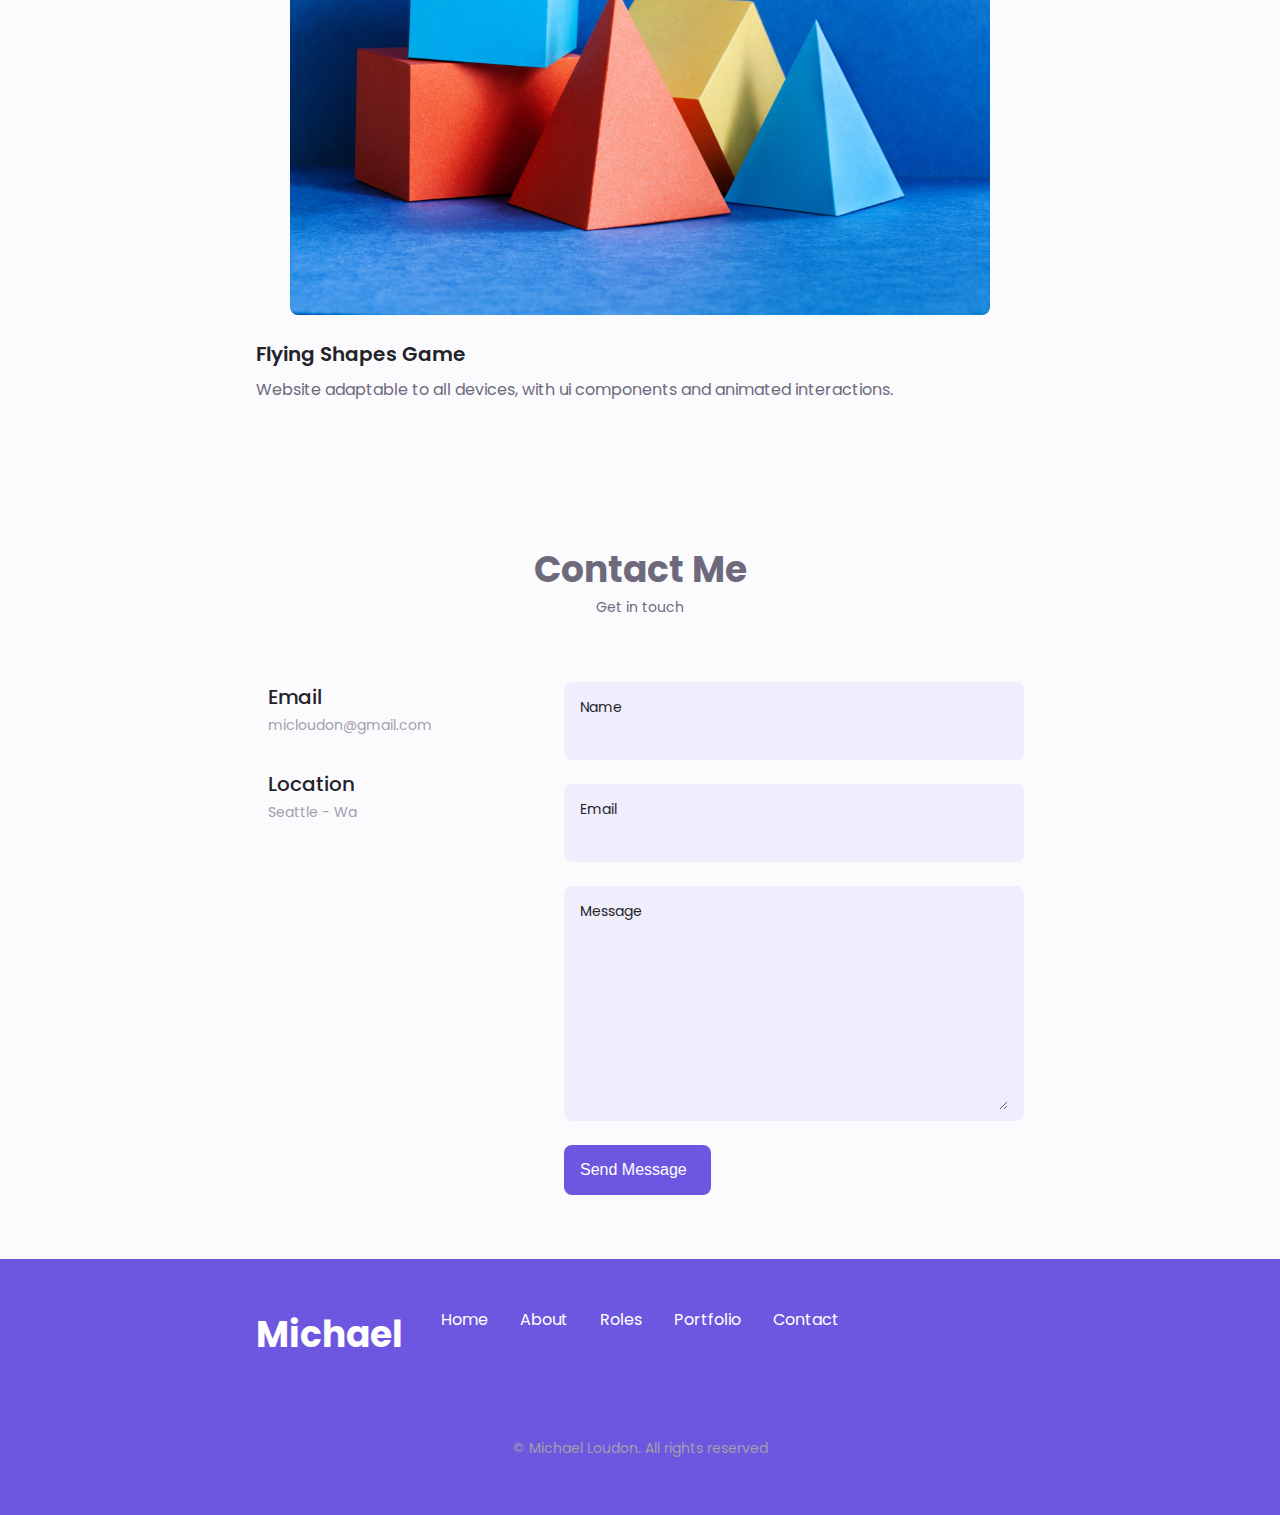
==== commit b0fdacf3: "added email form and thank you page" ====
--- a/index.html
+++ b/index.html
@@ -795,7 +795,7 @@
                 </li>
 
                 <li>
-                    <a href="#contact" class="footer__links">Contact</a>
+                    <a href="#contact" class="footer__link">Contact</a>
                 </li>
             </ul>
 
--- a/assets/css/styles.css
+++ b/assets/css/styles.css
@@ -136,7 +136,7 @@
 button{
     border: none;
     font-size: 1rem;
-    font-weight: bold;
+    font-weight: var(--font-medium);
     cursor: pointer;
 }
 
@@ -830,73 +830,8 @@
 .swiper-pagination-bullets{
     outline: none;
 }
-/*==================== PROJECT IN MIND ====================*/
-.project{
-    text-align: center;
-}
-
-.project__bg{
-    background-color: var(--first-color-second);
-    padding-top: 3rem;
-}
-
-.project__title{
-    font-size: var(--h2-font-size);
-    margin-bottom: var(--mb-0-75);
-}
-
-.project__description{
-    margin-bottom: var(--mb-1-5);
-}
-
-.project__title,
-.project__description{
-    color: #FFF;
-}
-
-.project__img{
-    width: 232px;
-    justify-self: center;
-}
-/*==================== TESTIMONIAL ====================*/
-.testimonial__data,
-.testimonial__header{
-    display: flex;
-}
-
-.testimonial__data{
-    justify-content: space-between;
-    margin-bottom: var(--mb-1);
-}
-
-.testimonial__img{
-    width: 60px;
-    height: 60px;
-    border-radius: 50%;
-    margin-right: var(--mb-0-75);
-}
-
-.testimonial__name{
-    font-size: var(--h3-font-size);
-    font-weight: var(--font-medium);
-}
-
-.testimonial__client{
-    font-size: var(--small-font-size);
-    color: var(--text-color-light);
-}
-
-.testimonial__description{
-    margin-bottom: var(--mb-2-5);
-}
-
-.testimonial__icon-star{
-    color: var(--first-color);
-}
-
-.swiper-container .swiper-pagination-testimonial{
-    bottom: 0;
-}
+
+
 /*==================== CONTACT ME ====================*/
 .contact__container{
     row-gap: 3rem;
@@ -1112,22 +1047,7 @@
         width: 200px;
     }
 
-    .testimonial__data,
-    .testimonial__header{
-        flex-direction: column;
-        align-items: center;
-    }
-
-    .testimonial__img{
-        margin-right: 0;
-        margin-bottom: var(--mb-0-25);
-    }
-
-    .testimonial__data,
-    .testimonial__description{
-        text-align: center;
-
-    }
+    
 
 }
 
@@ -1190,6 +1110,9 @@
         height: calc(var(--header-height) + 1.5rem);
         column-gap: 1rem;
     }
+    .nav__logo{
+        font-size: 2rem;
+    }
     .nav__icon,
     .nav__close,
     .nav__toggle{
@@ -1201,6 +1124,12 @@
     }
     .nav__menu{
         margin-left: auto;
+    }
+    .nav__link{
+        font-size: 1.5rem;
+    }
+    .change-theme{
+        font-size: 2rem;
     }
     .change-theme{
         margin: 0;
@@ -1312,6 +1241,11 @@
         padding: 0;
     }
 
+    #theme-button{
+        /* font-size: ; */
+        margin-left: 4rem;
+    }
+
     .home__blob{
         width: 320px;
     }
@@ -1356,7 +1290,68 @@
     @media screen and (min-width: 1366px){
 
         html, header{
+            border-left: solid 75px var(--first-color);
+            
+        }
+
+        .nav__logo{
+            transform: translateX(-9rem);
+            
+        }
+        #theme-button{
+            /* font-size: ; */
+            margin-left: 6rem;
+        }
+
+        .home__social-icon{
+            transform: translateX(-9rem);
+            font-size: 3.3rem;
+        }
+    }
+
+    @media screen and (min-width: 1600px){
+
+        html, header{
             border-left: solid 150px var(--first-color);
+            
         }
+
+        .nav__logo{
+            transform: translateX(-11rem);
+            
+        }
+        #theme-button{
+            /* font-size: ; */
+            margin-left: 8rem;
+        }
+
+        .home__social-icon{
+            transform: translateX(-11rem);
+            font-size: 3.6rem;
+        }
+    }
+
+    @media screen and (min-width: 1750px){
+
+        html, header{
+            border-left: solid 250px var(--first-color);
+            
+        }
+        .nav{
+            row-gap: 2.3rem;
+        }
+        .nav__logo{
+            transform: translateX(-11rem);
+            
+        }
+        #theme-button{
+            font-size: 3rem;
+            margin-left: 10rem;
+        }
+
+        .home__social-icon{
+            transform: translateX(-11rem);
+            font-size: 3.6rem;
+        }
     }
 }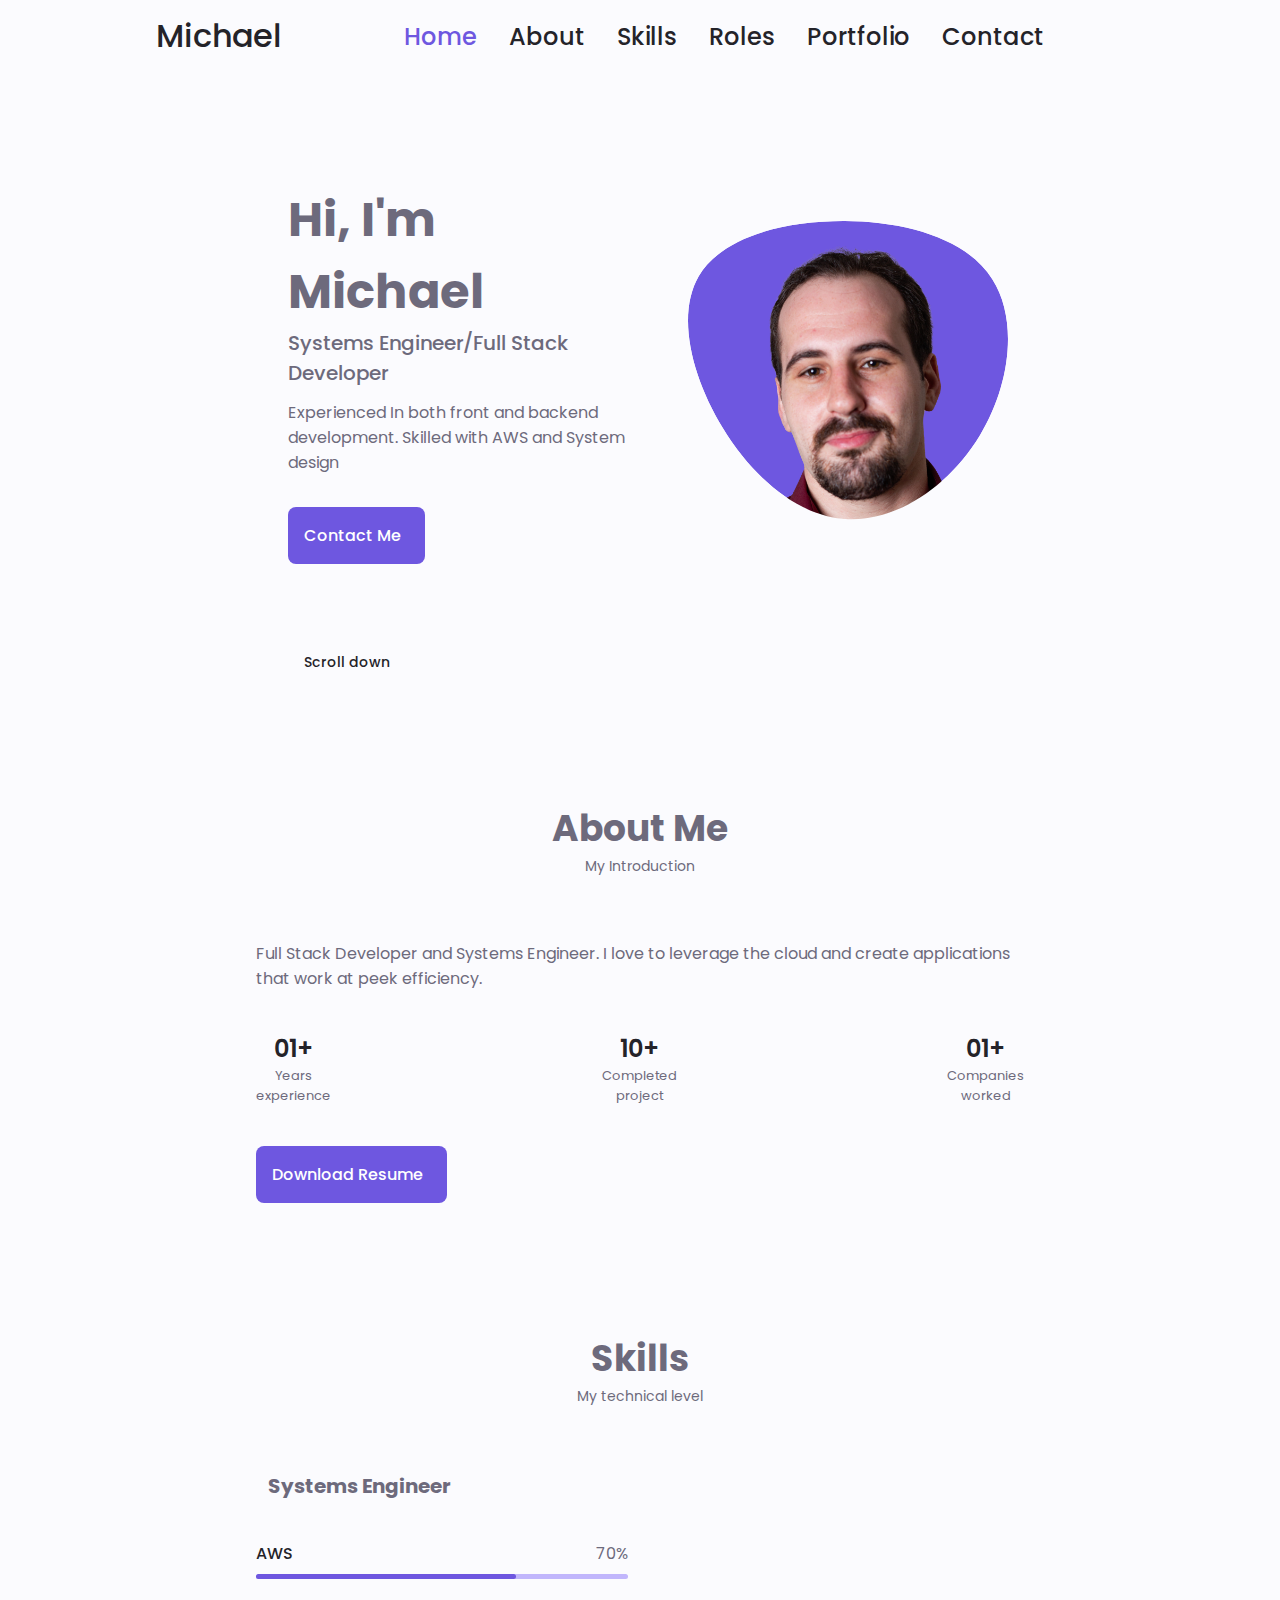
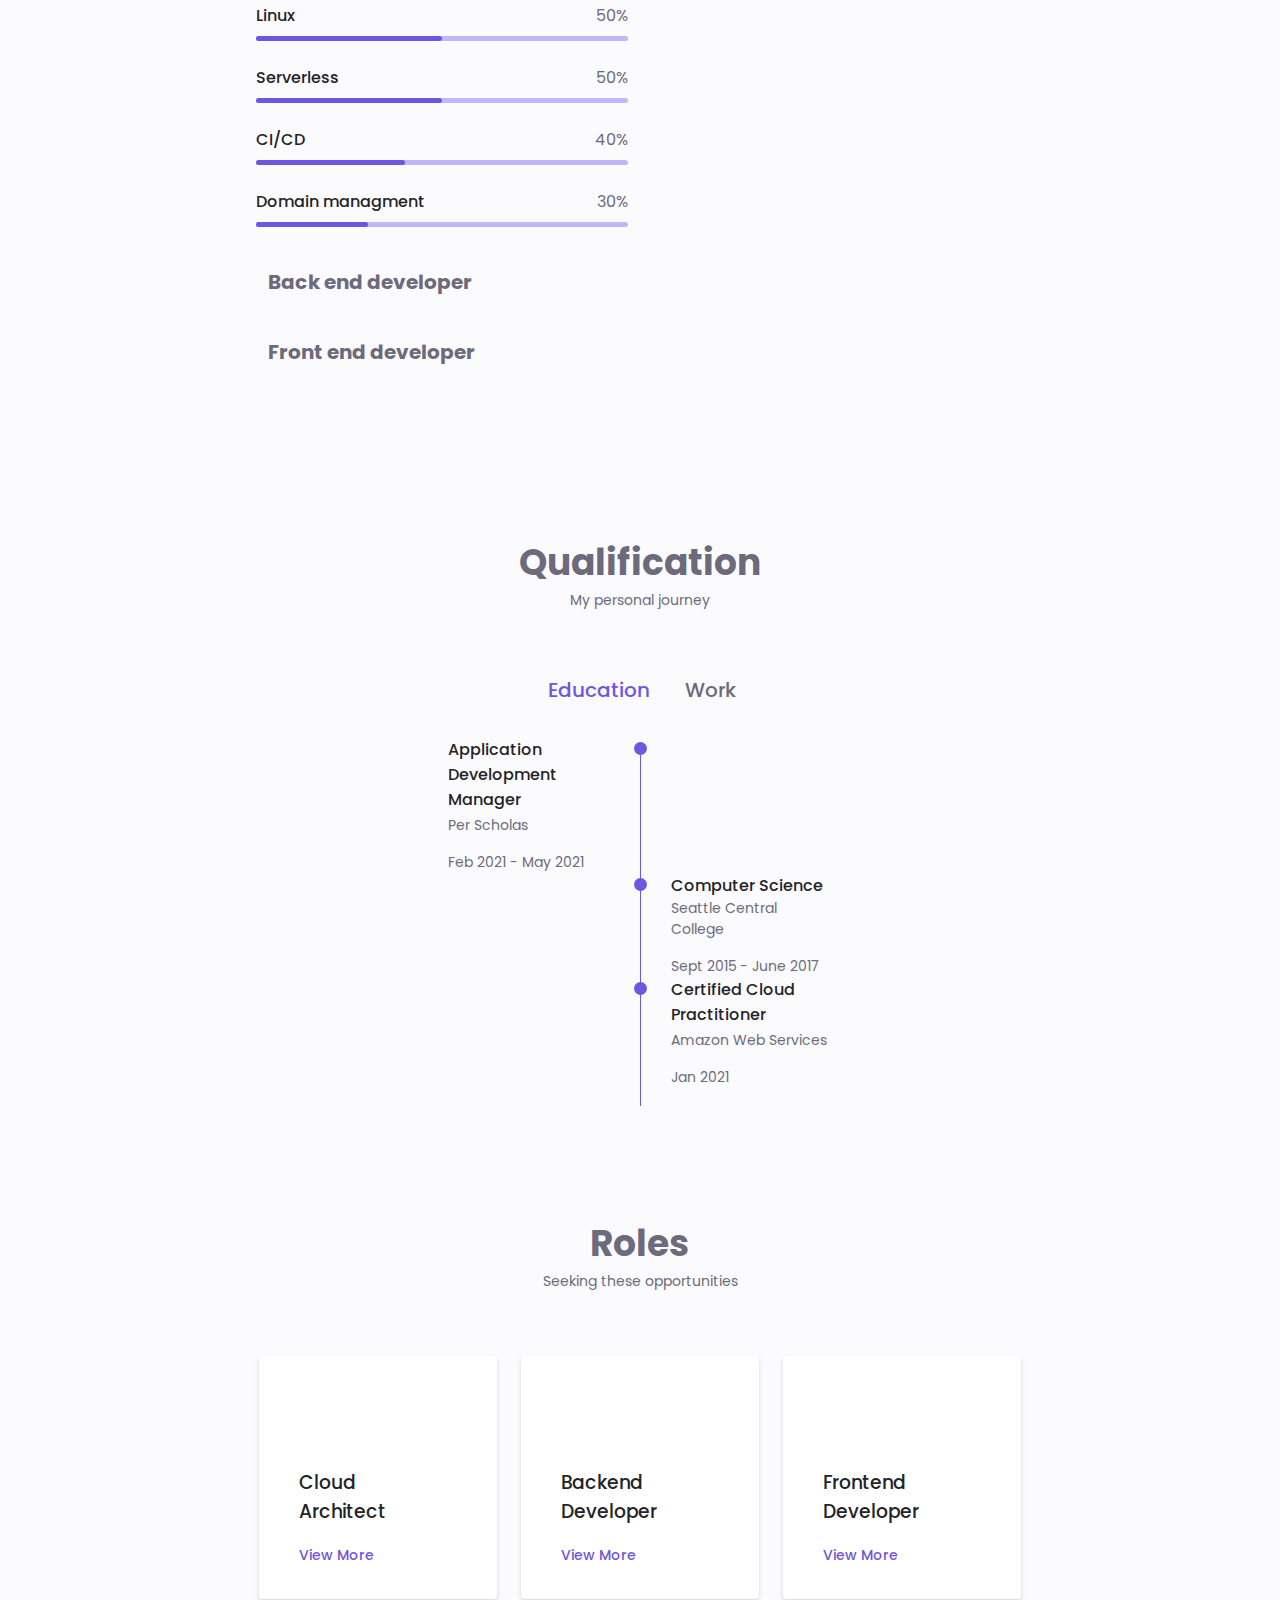
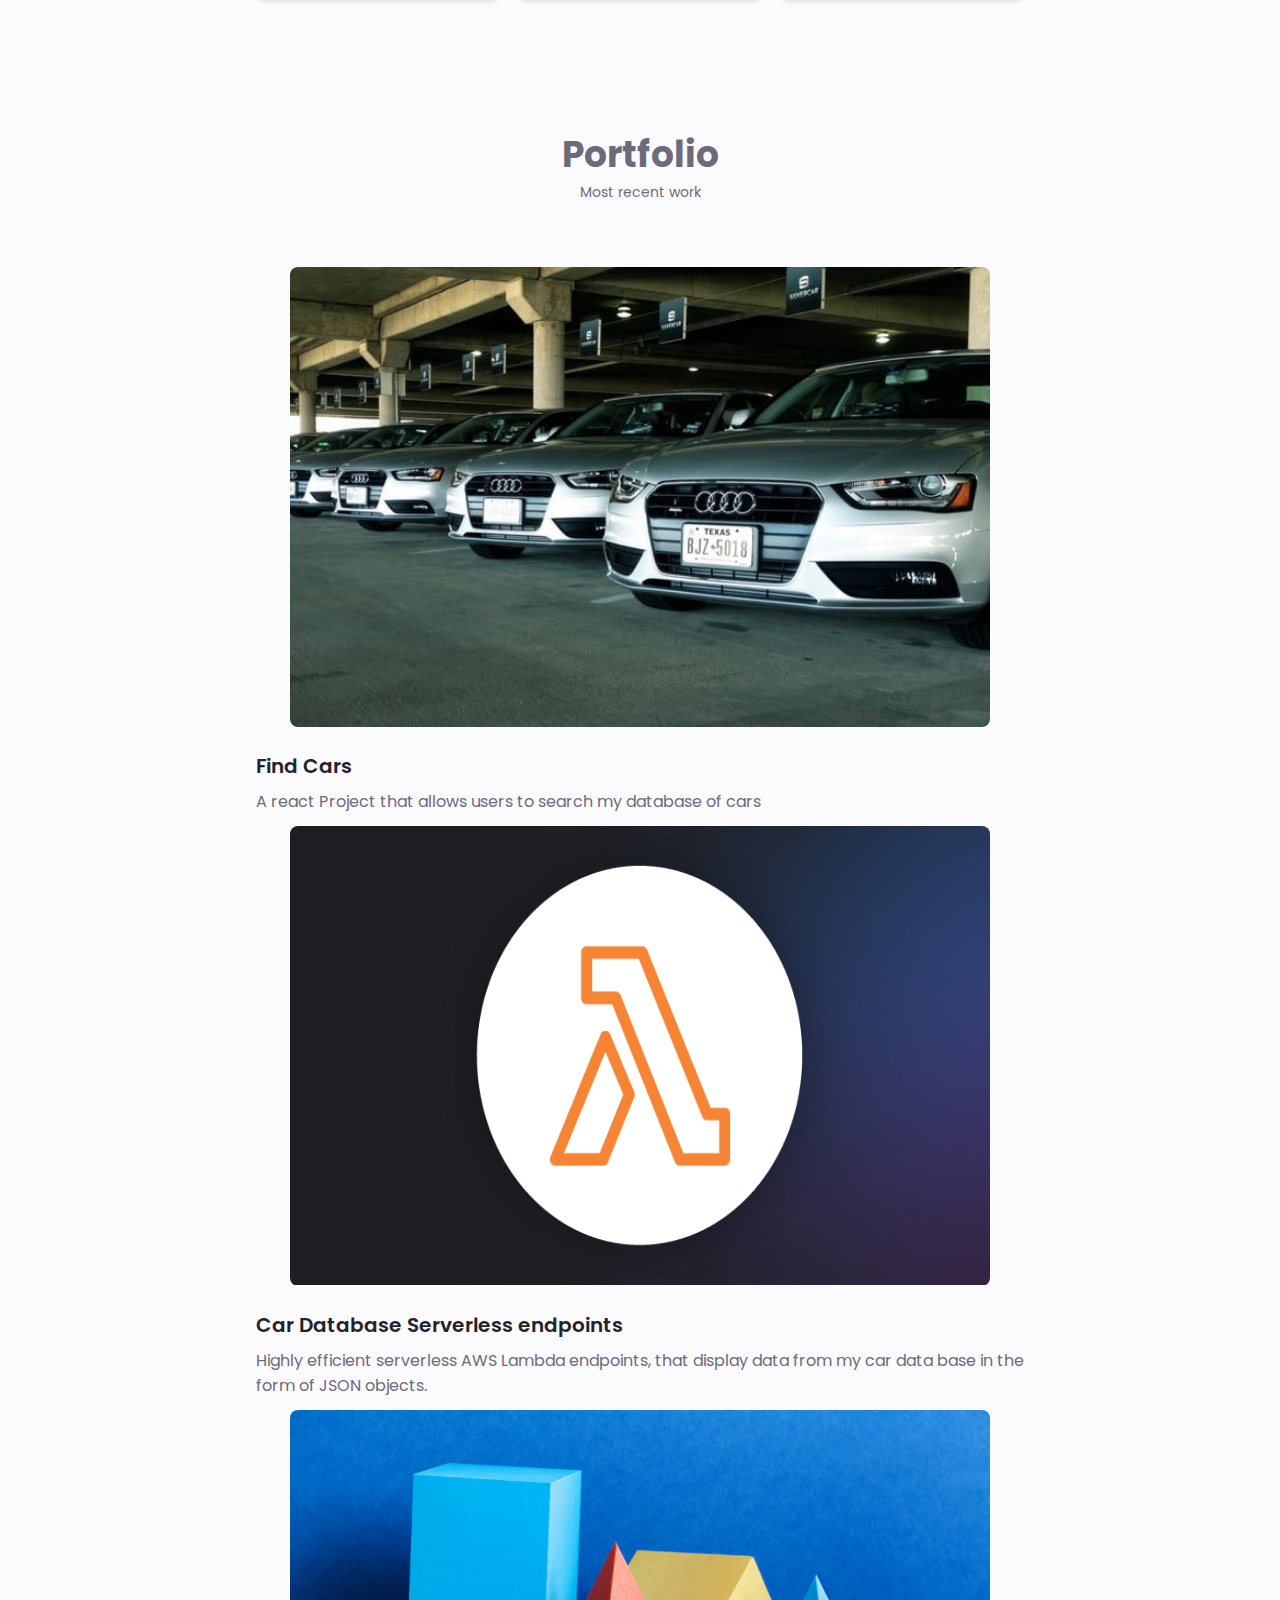
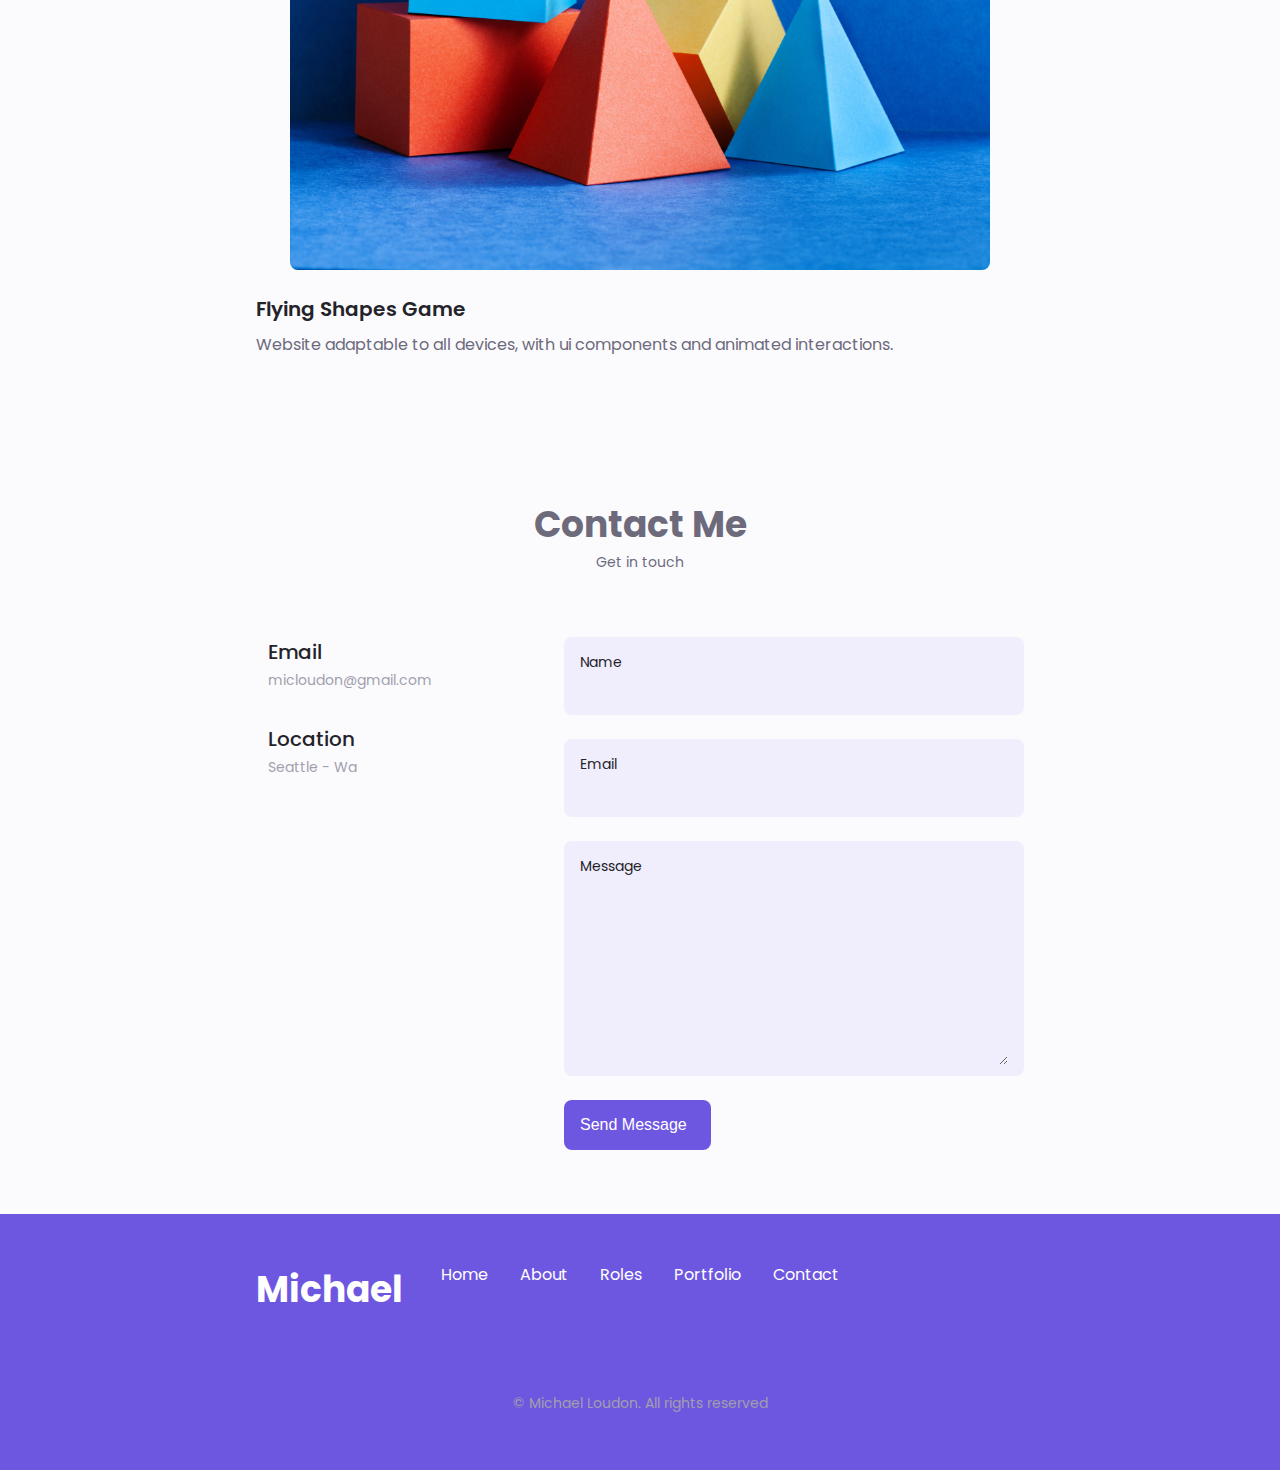
==== commit d9e5a7ff: "updated redirect" ====
--- a/index.html
+++ b/index.html
@@ -22,7 +22,6 @@
     <title>Portfolio</title>
 </head>
 <body>
-    <!-- <div class="side-color"></div> -->
    <!--==================== HEADER ====================-->
     <header class="header" id="header">
         <nav class="nav container">
@@ -117,9 +116,9 @@
 
                 <div class="home__data">
                     <h1 class="home__title">Hi, I'm Michael</h1>
-                    <h3 class="home__subtitle">Full Stack Developer</h3>
+                    <h3 class="home__subtitle">Systems Engineer/Full Stack Developer</h3>
                     <p class="home__description">Experienced In both front and backend development.
-                        AWS ninja and clever systems designer
+                        Skilled with AWS and System design
                     </p>
                     <a href="#contact" class="button button--flex">
                         Contact Me<i class="uil uil-message button__icon"></i>
@@ -150,20 +149,20 @@
             <div class="about__data">
                 <p class="about__description">
                     Full Stack Developer and Systems Engineer. 
-                    I love to leverage the cloud and create applications that work at peek efficiency
+                    I love to leverage the cloud and create applications that work at peek efficiency.
                 </p>
 
                 <div class="about__info">
                     <div>
-                        <span class="about__info-title">08+</span>
+                        <span class="about__info-title">01+</span>
                         <span class="about__info-name">Years <br> experience</span>
                     </div>
                     <div>
-                        <span class="about__info-title">20+</span>
+                        <span class="about__info-title">10+</span>
                         <span class="about__info-name">Completed <br> project</span>
                     </div>
                     <div>
-                        <span class="about__info-title">05+</span>
+                        <span class="about__info-title">01+</span>
                         <span class="about__info-name">Companies <br> worked</span>
                     </div>
                 </div>
@@ -194,7 +193,6 @@
 
                     <div>
                         <h1 class="skills__title">Systems Engineer</h1>
-                        <span class="skills__subtitle">One Year</span>
                     </div>
 
                     <i class="uil uil-angle-down skills__arrow"></i>
@@ -261,7 +259,6 @@
 
                         <div>
                             <h1 class="skills__title">Back end developer</h1>
-                            <span class="skills__subtitle">One Year</span>
                         </div>
 
                         <i class="uil uil-angle-down skills__arrow"></i>
@@ -340,7 +337,6 @@
 
                         <div>
                             <h1 class="skills__title">Front end developer</h1>
-                            <span class="skills__subtitle">One Year</span>
                         </div>
 
                         <i class="uil uil-angle-down skills__arrow"></i>
@@ -737,9 +733,9 @@
 
             </div>
 
-            <form action="https://formsubmit.co/micloudon@gmail.com" method="POST" class="contact__form grid">
-
-                    <input type="hidden" name="_next" value="http://127.0.0.1:5500/portfolio/thanks.html">
+            <form action="https://formsubmit.co/4713e9dcc365da4e19486e4533c94cb7" method="POST" class="contact__form grid">
+
+                    <input type="hidden" name="_next" value="https://micloudon.github.io/portfolioFinal/thanks.html">
                     <div class="contact__content">
                         <label for="" class="contact__label">Name</label>
                         <input type="text" name="name" class="contact__input" required>
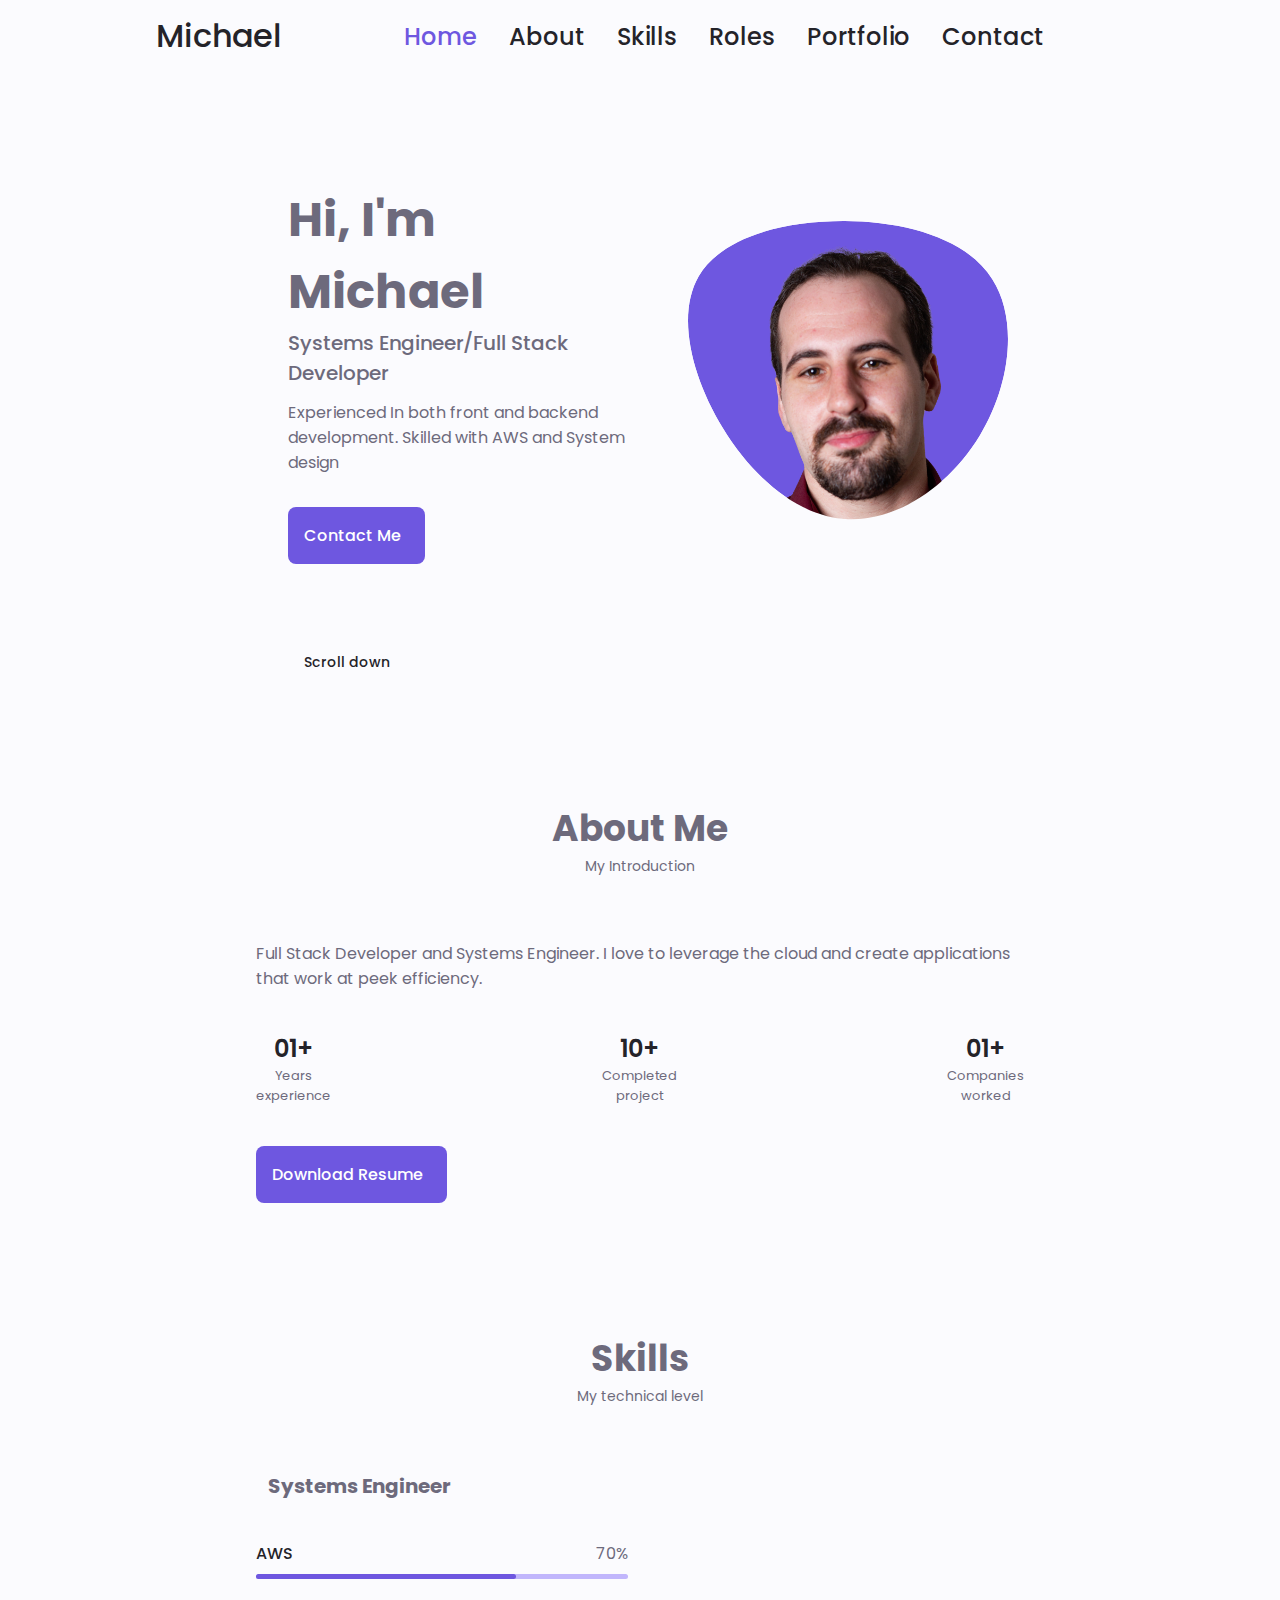
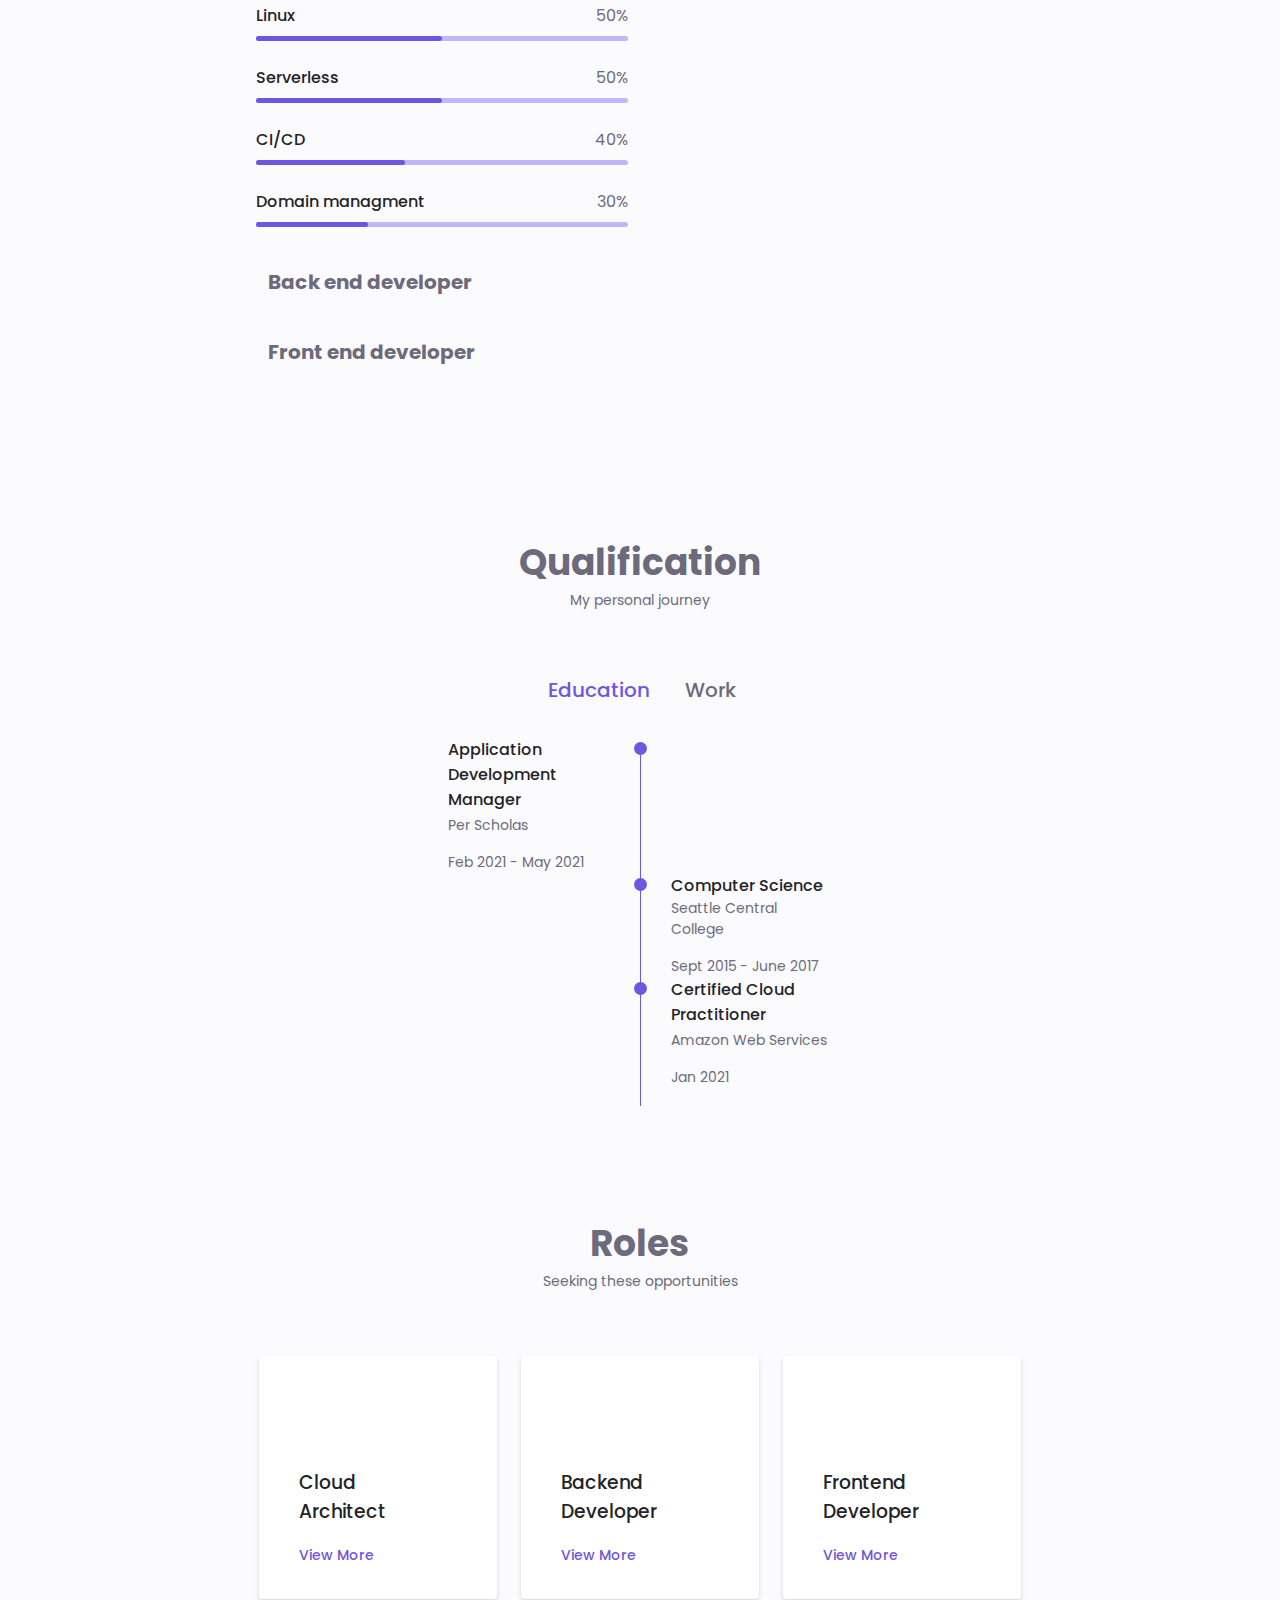
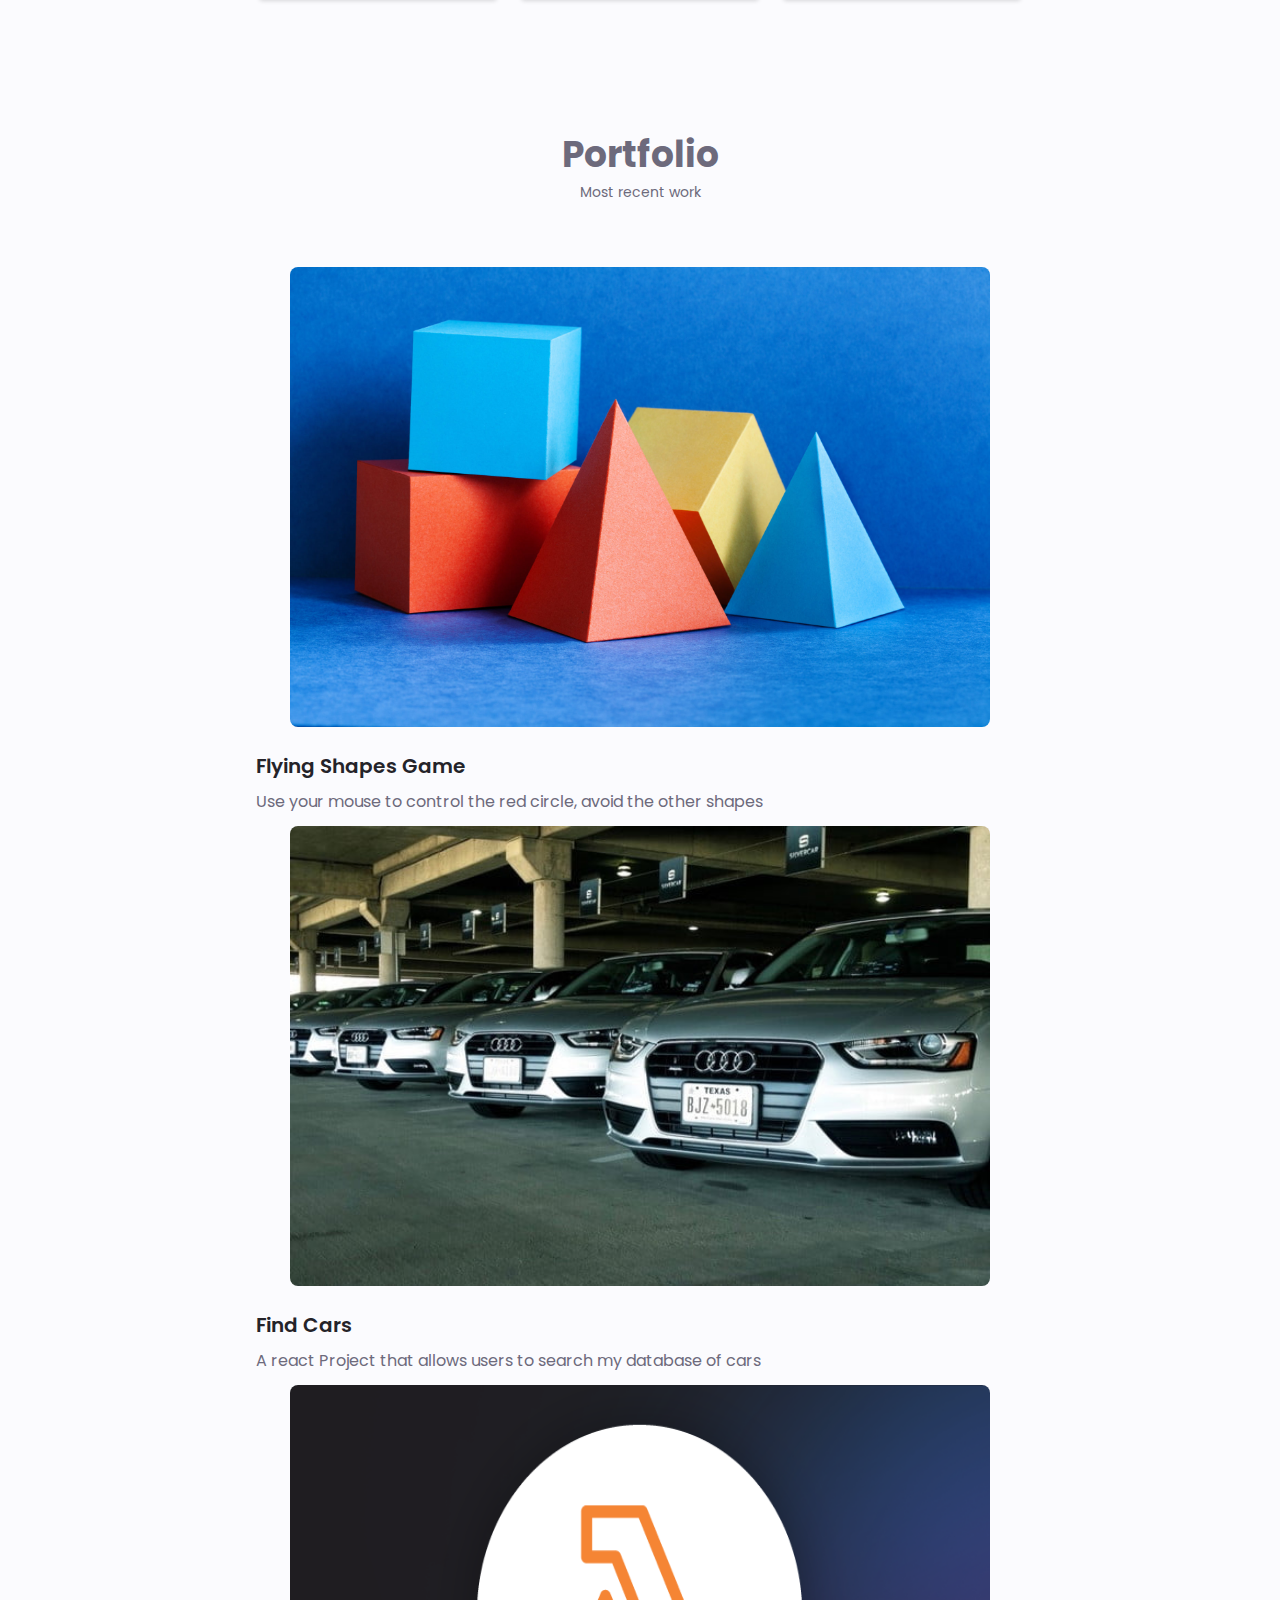
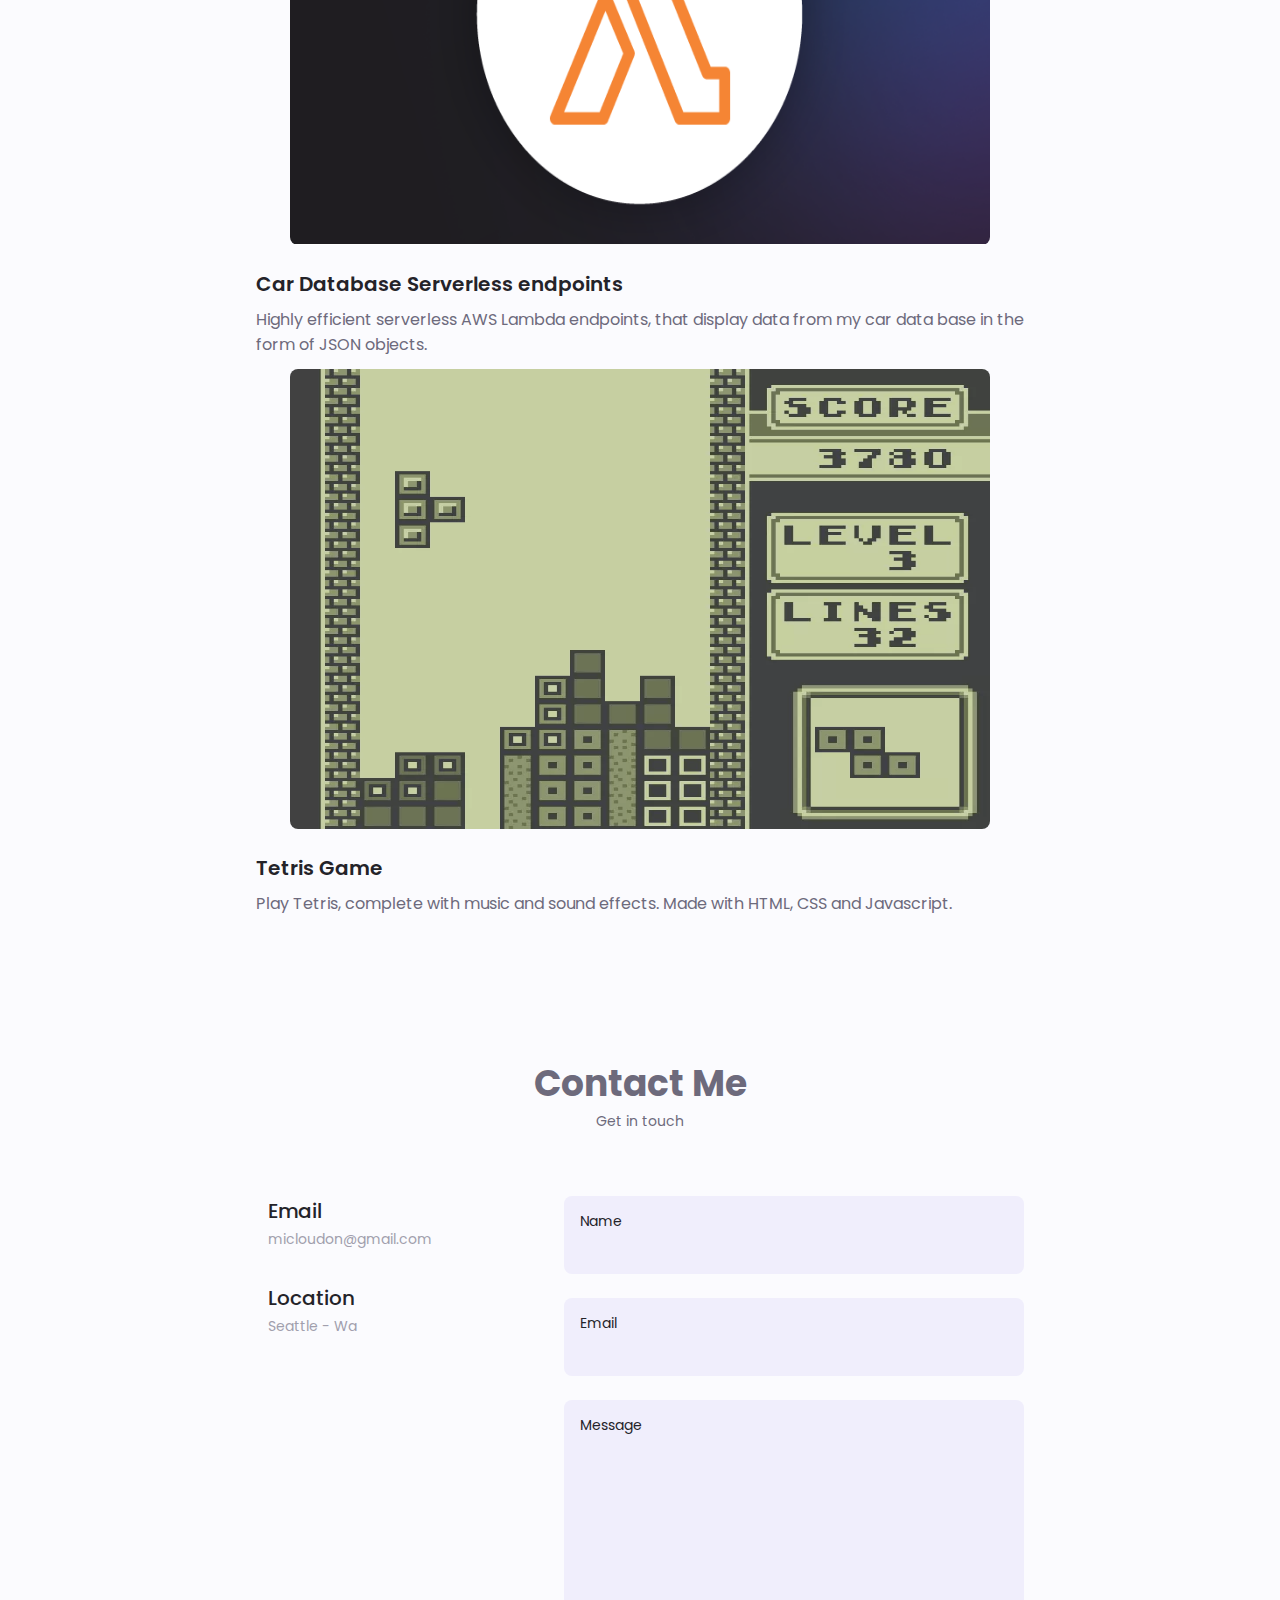
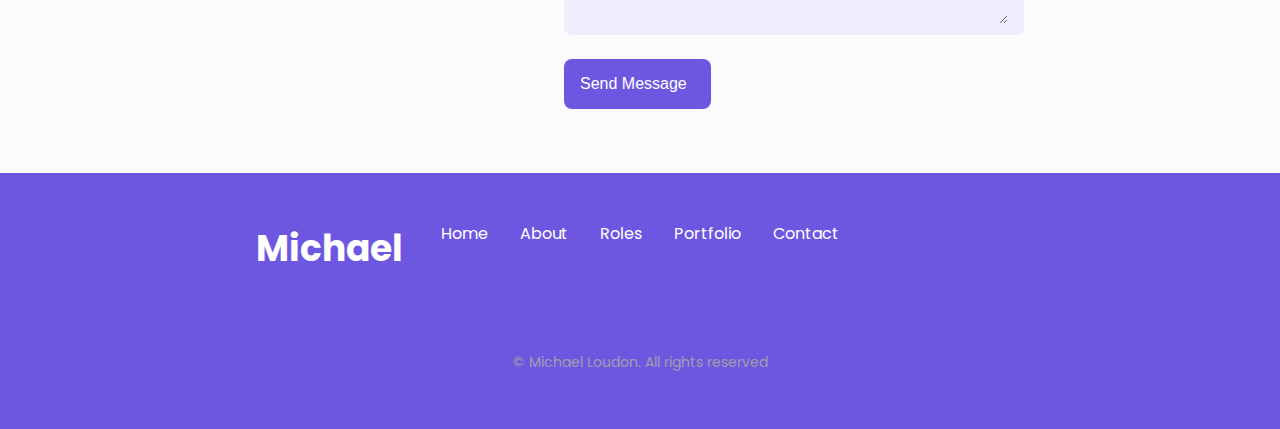
==== commit 2587e058: "edited portfolio" ====
--- a/index.html
+++ b/index.html
@@ -645,6 +645,22 @@
             <div class="swiper-wrapper">
                 <!--============ PORTFOLIO 1 =============-->
                 <div class="section__content grid swiper-slide">
+
+                    <a class="portfolio__img" href="https://micloudon.github.io/flyingStuffGame/">
+                        <img src="assets/img/Shapes.jpg" alt="" class="portfolio__img">
+                    </a>
+    
+                        <div class="portfolio__data">
+                            <h3 class="portfolio__title">Flying Shapes Game</h3>
+                            <p class="portfolio__description">
+                                Use your mouse to control the red circle, avoid the other shapes
+                            </p>
+                        </div>
+                    </div>
+
+
+                <!--============ PORTFOLIO 2 =============-->
+                <div class="section__content grid swiper-slide">
                     <a class="portfolio__img" href="https://find-car.netlify.app/">
                         <img src="assets/img/carPortf.jpg" alt="" class="portfolio__img">
                     </a>
@@ -657,39 +673,39 @@
                     </div>
                 </div>
 
-
-                <!--============ PORTFOLIO 2 =============-->
-                <div class="section__content grid swiper-slide">
-
-                <a href="https://github.com/micloudon/lambdaApi" class="portfolio__img">
-                    <img src="assets/img/AWS-Lambda.png" alt="" class="portfolio__img">
-                </a>
-
-                    <div class="portfolio__data">
-                        <h3 class="portfolio__title">Car Database Serverless endpoints</h3>
-                        <p class="portfolio__description">
-                            Highly efficient serverless AWS Lambda endpoints, 
-                            that display data from my car data base in the form of JSON objects.
-                            
-                        </p>
-                    </div>
-                </div>
-
                 <!--============ PORTFOLIO 3 =============-->
                 <div class="section__content grid swiper-slide">
 
-                <a class="portfolio__img" href="https://micloudon.github.io/flyingStuffGame/">
-                    <img src="assets/img/Shapes.jpg" alt="" class="portfolio__img">
-                </a>
-
-                    <div class="portfolio__data">
-                        <h3 class="portfolio__title">Flying Shapes Game</h3>
-                        <p class="portfolio__description">
-                            Website adaptable to all devices, 
-                            with ui components and animated interactions.
-                        </p>
-                    </div>
-                </div>
+                    <a href="https://github.com/micloudon/lambdaApi" class="portfolio__img">
+                        <img src="assets/img/AWS-Lambda.png" alt="" class="portfolio__img">
+                    </a>
+    
+                        <div class="portfolio__data">
+                            <h3 class="portfolio__title">Car Database Serverless endpoints</h3>
+                            <p class="portfolio__description">
+                                Highly efficient serverless AWS Lambda endpoints, 
+                                that display data from my car data base in the form of JSON objects.
+                                
+                            </p>
+                        </div>
+                    </div>
+
+                <!--============ PORTFOLIO 3 =============-->
+                <div class="section__content grid swiper-slide">
+
+                    <a href="https://micloudon.github.io/Tetris/" class="portfolio__img">
+                        <img src="assets/img/oldtetris.webp" alt="" class="portfolio__img">
+                    </a>
+    
+                        <div class="portfolio__data">
+                            <h3 class="portfolio__title">Tetris Game</h3>
+                            <p class="portfolio__description">
+                                Play Tetris, complete with music and sound effects.
+                                Made with HTML, CSS and Javascript.
+                                
+                            </p>
+                        </div>
+                    </div>
 
             </div>
 
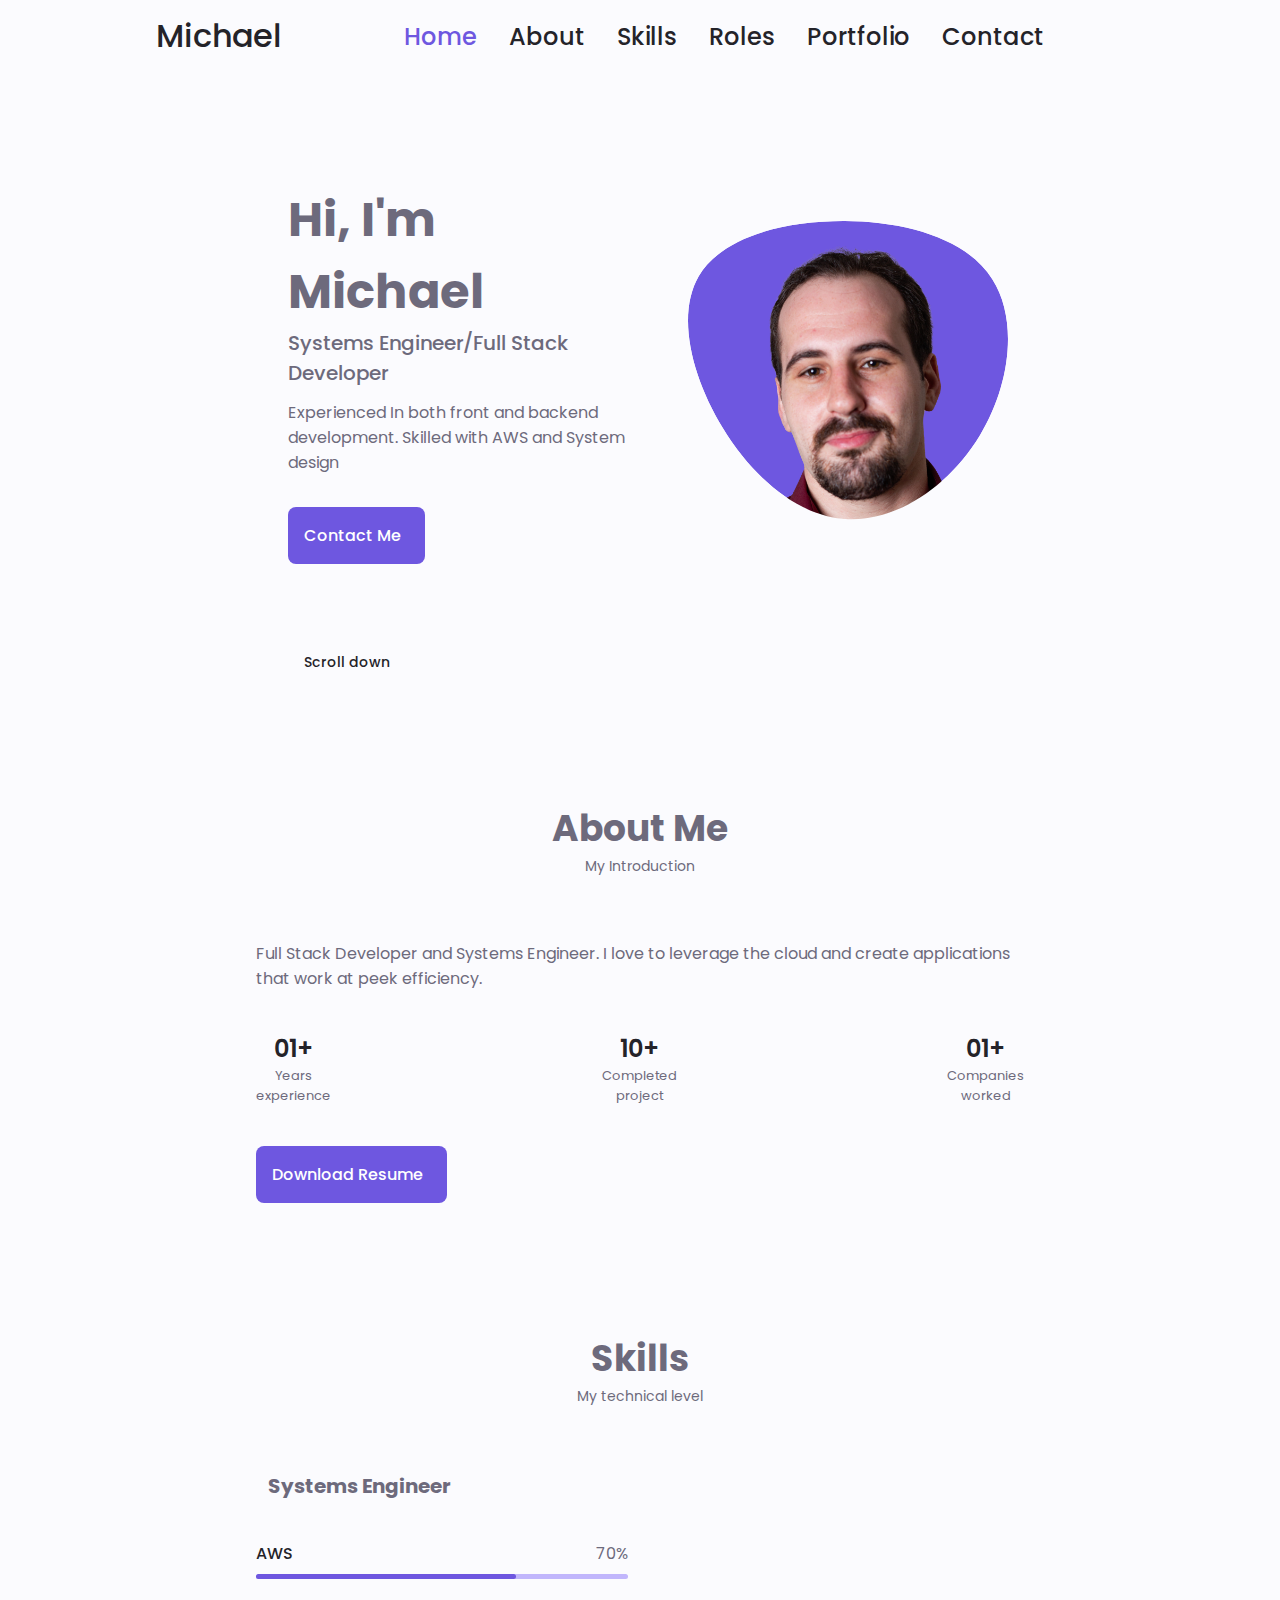
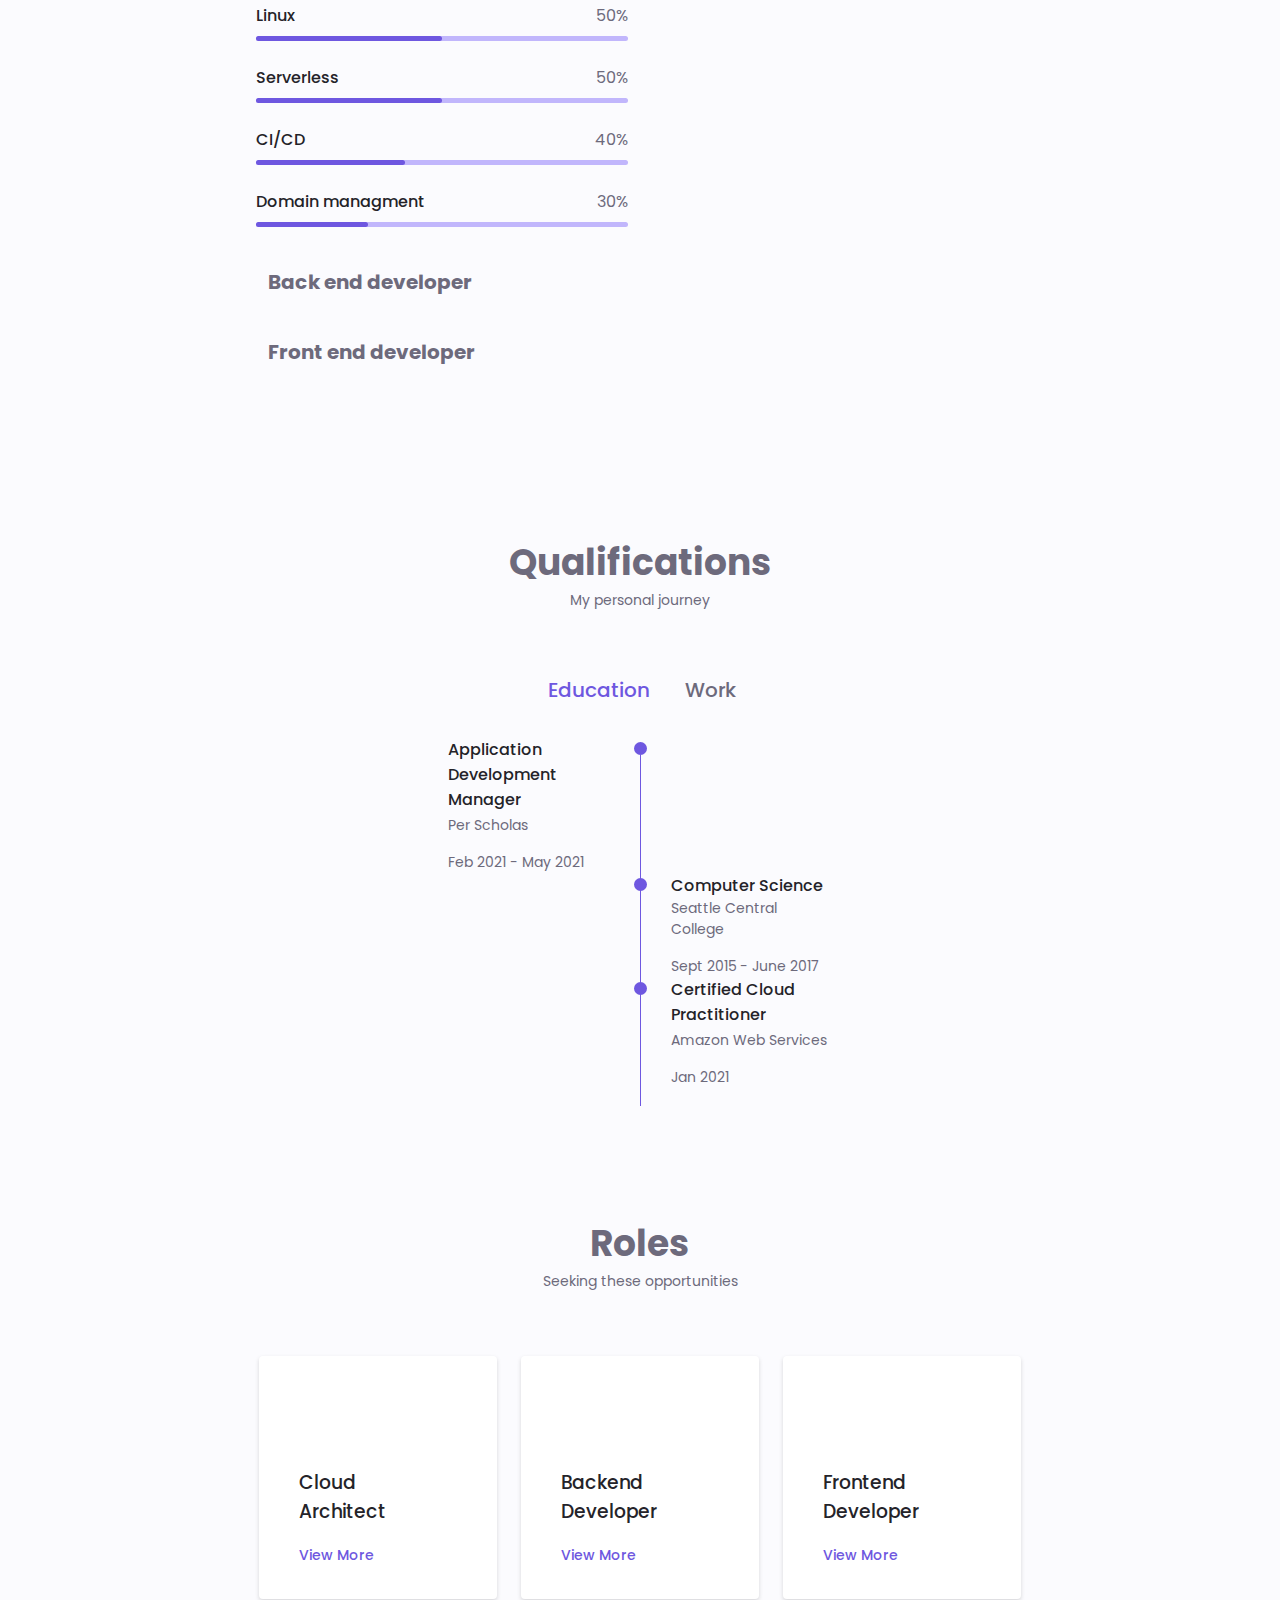
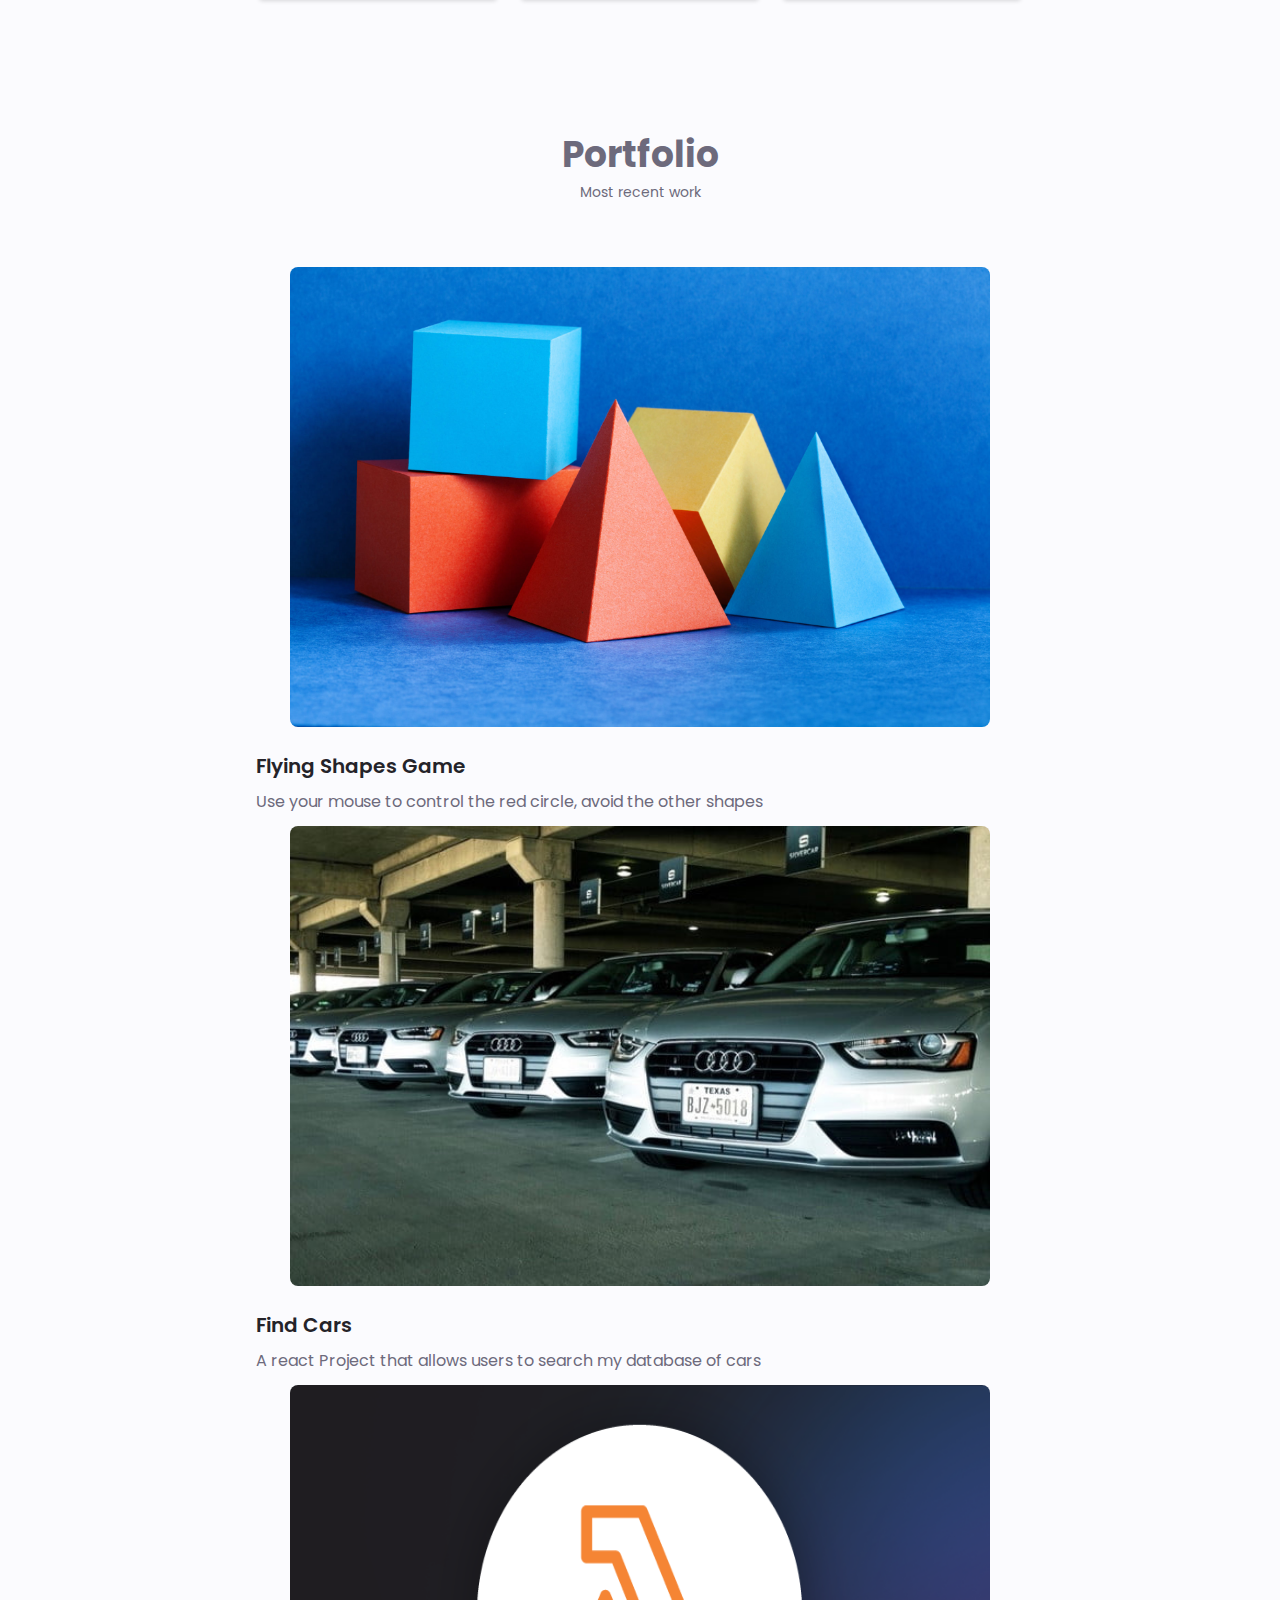
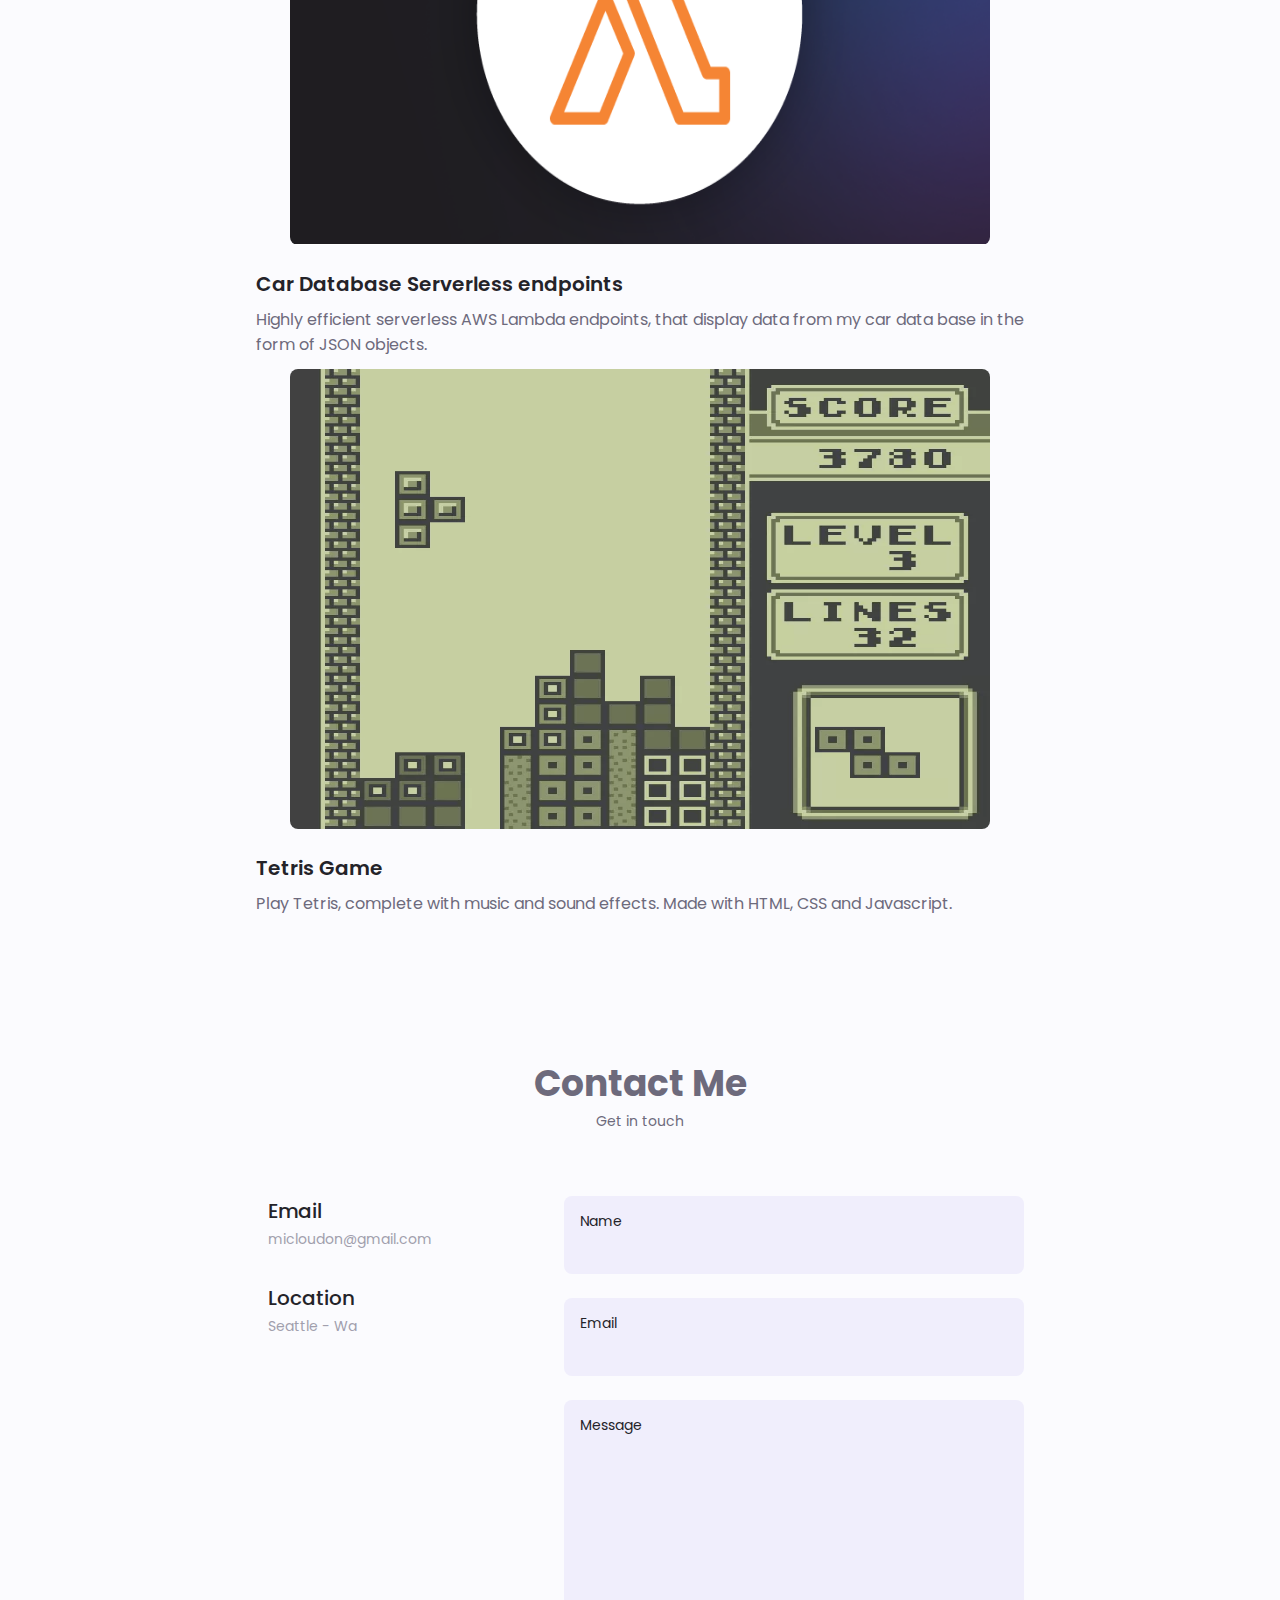
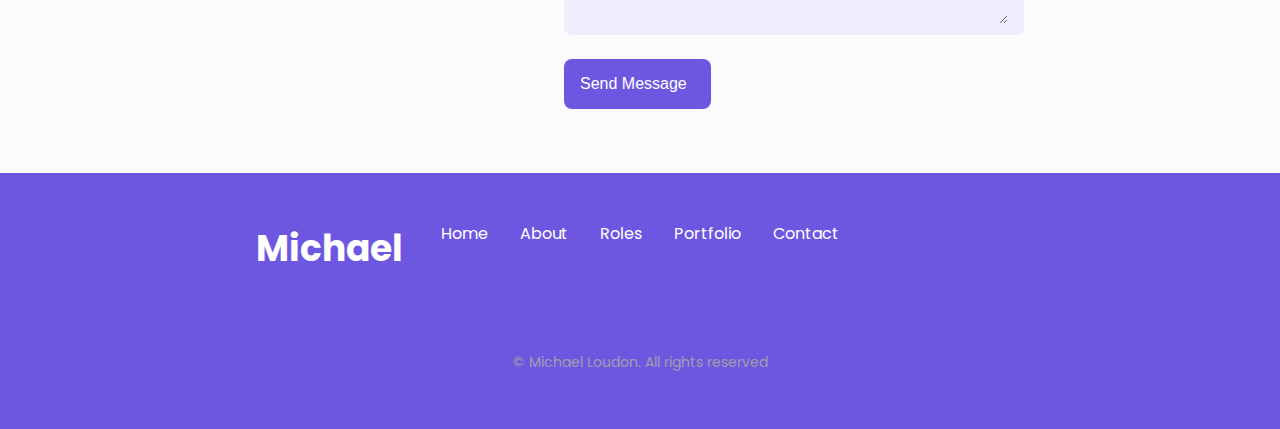
==== commit e44a6e46: "updates to job and resume" ====
--- a/index.html
+++ b/index.html
@@ -168,7 +168,7 @@
                 </div>
 
                 <div class="about__buttons">
-                    <a download="" href="assets/pdf/ResumeMichaelLoudonDeveloper (1).pdf" class="button button--flex">
+                    <a download="" href="assets/pdf/ResumeMichaelLoudonEngineer.pdf" class="button button--flex">
                         Download Resume<i class="uil uil-download-alt button__icon"></i>
                     </a>
                 </div>
@@ -408,7 +408,7 @@
 
     <!--==================== QUALIFICATION ====================-->
     <section class="qualification section">
-        <h2 class="section__title">Qualification</h2>
+        <h2 class="section__title">Qualifications</h2>
         <span class="section__subtitle">My personal journey</span>
 
         <div class="qualification__container container">
@@ -491,11 +491,30 @@
                         <div class="qualification__data">
 
                             <div>
+                                <h3 class="qualification__title">Data Collection Technician</h3>
+                                <span class="qualification__subtitle">Facebook Reality Labs via Qanalysts</span>
+                                <div class="qualification__calender">
+                                    <i class="uil uil-calendar-alt"></i>
+                                    August 2021 - Present
+                                </div>
+                            </div>
+
+                            <div>
+                                <span class="qualification__rounder"></span>
+                                <!-- <span class="qualification__line"></span> -->
+                            </div>
+
+                        </div>
+
+                        <!--========== QUALIFICATION 2 =============-->
+                        <div class="qualification__data">
+
+                            <div>
                                 <h3 class="qualification__title">Systems Engineer</h3>
                                 <span class="qualification__subtitle">Buddytree</span>
                                 <div class="qualification__calender">
                                     <i class="uil uil-calendar-alt"></i>
-                                    Jan 2021 - present
+                                    Jan 2021 - August 2021
                                 </div>
                             </div>
 
